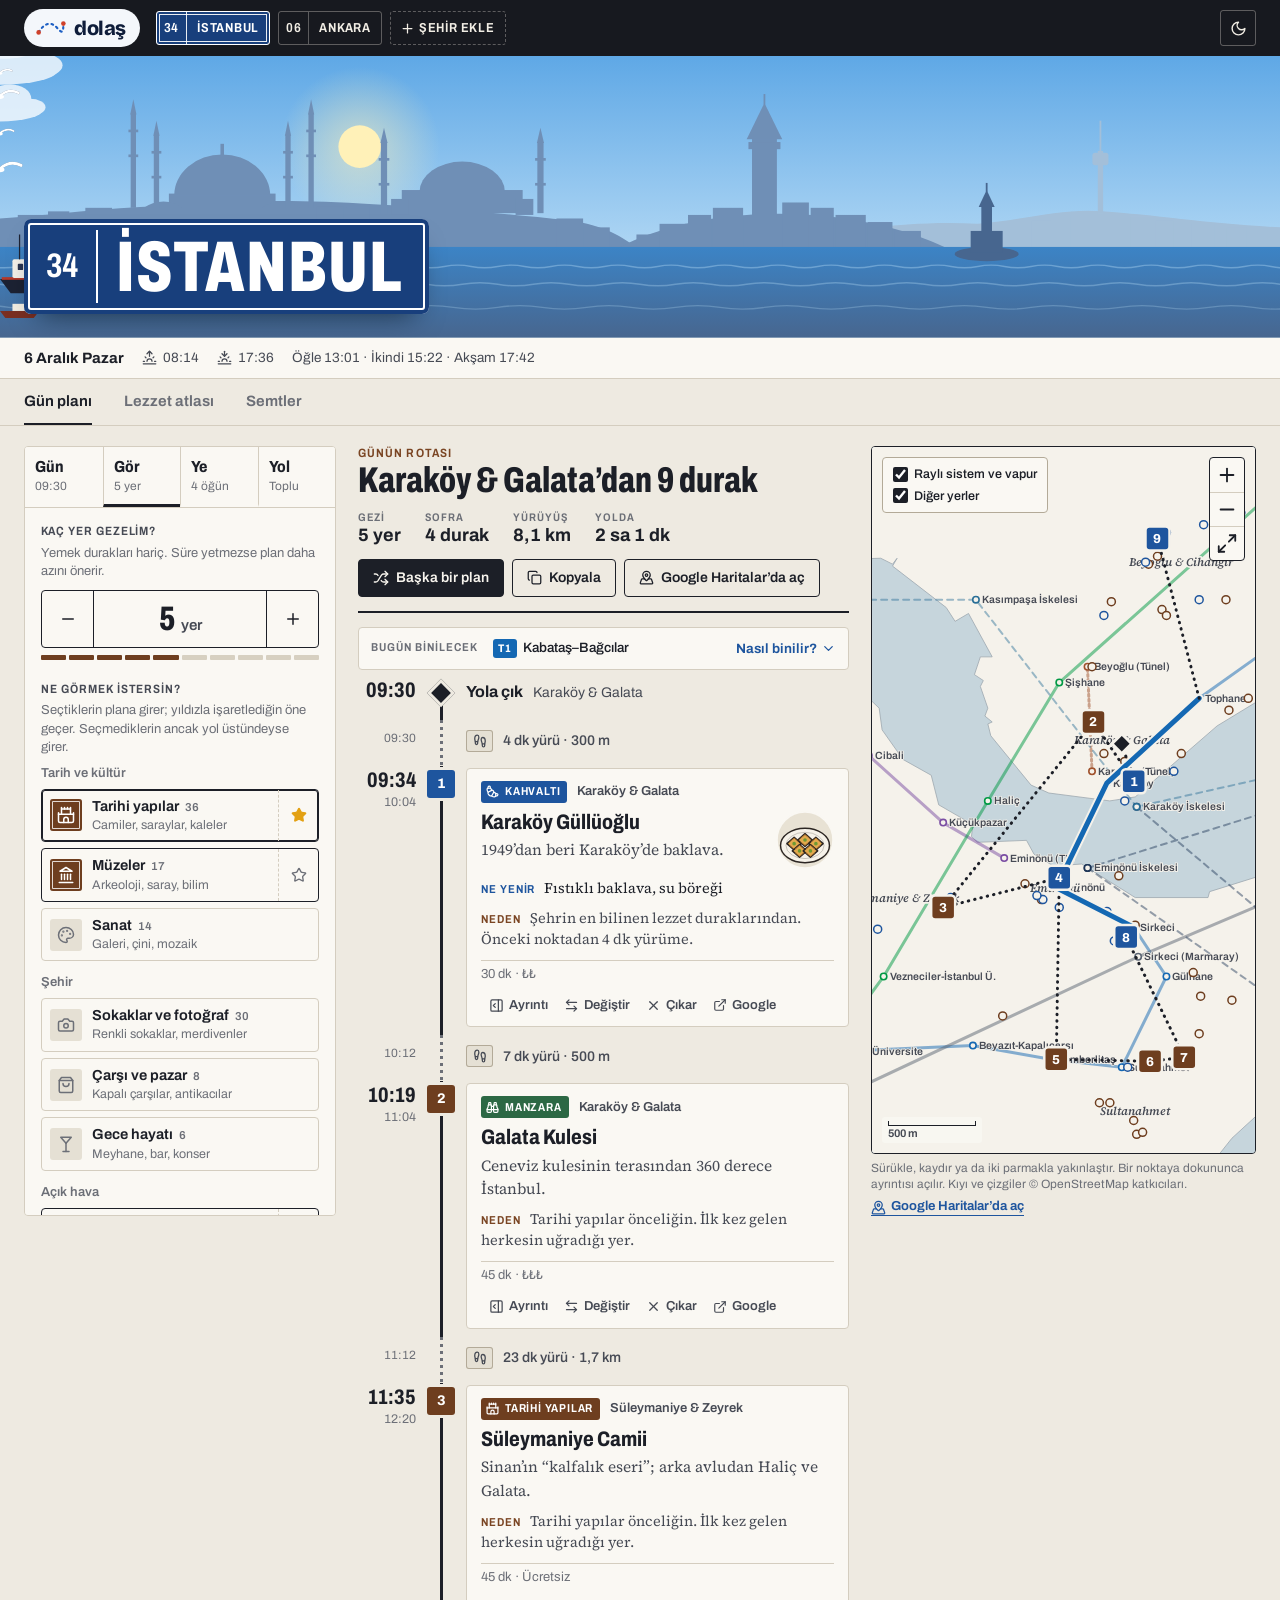
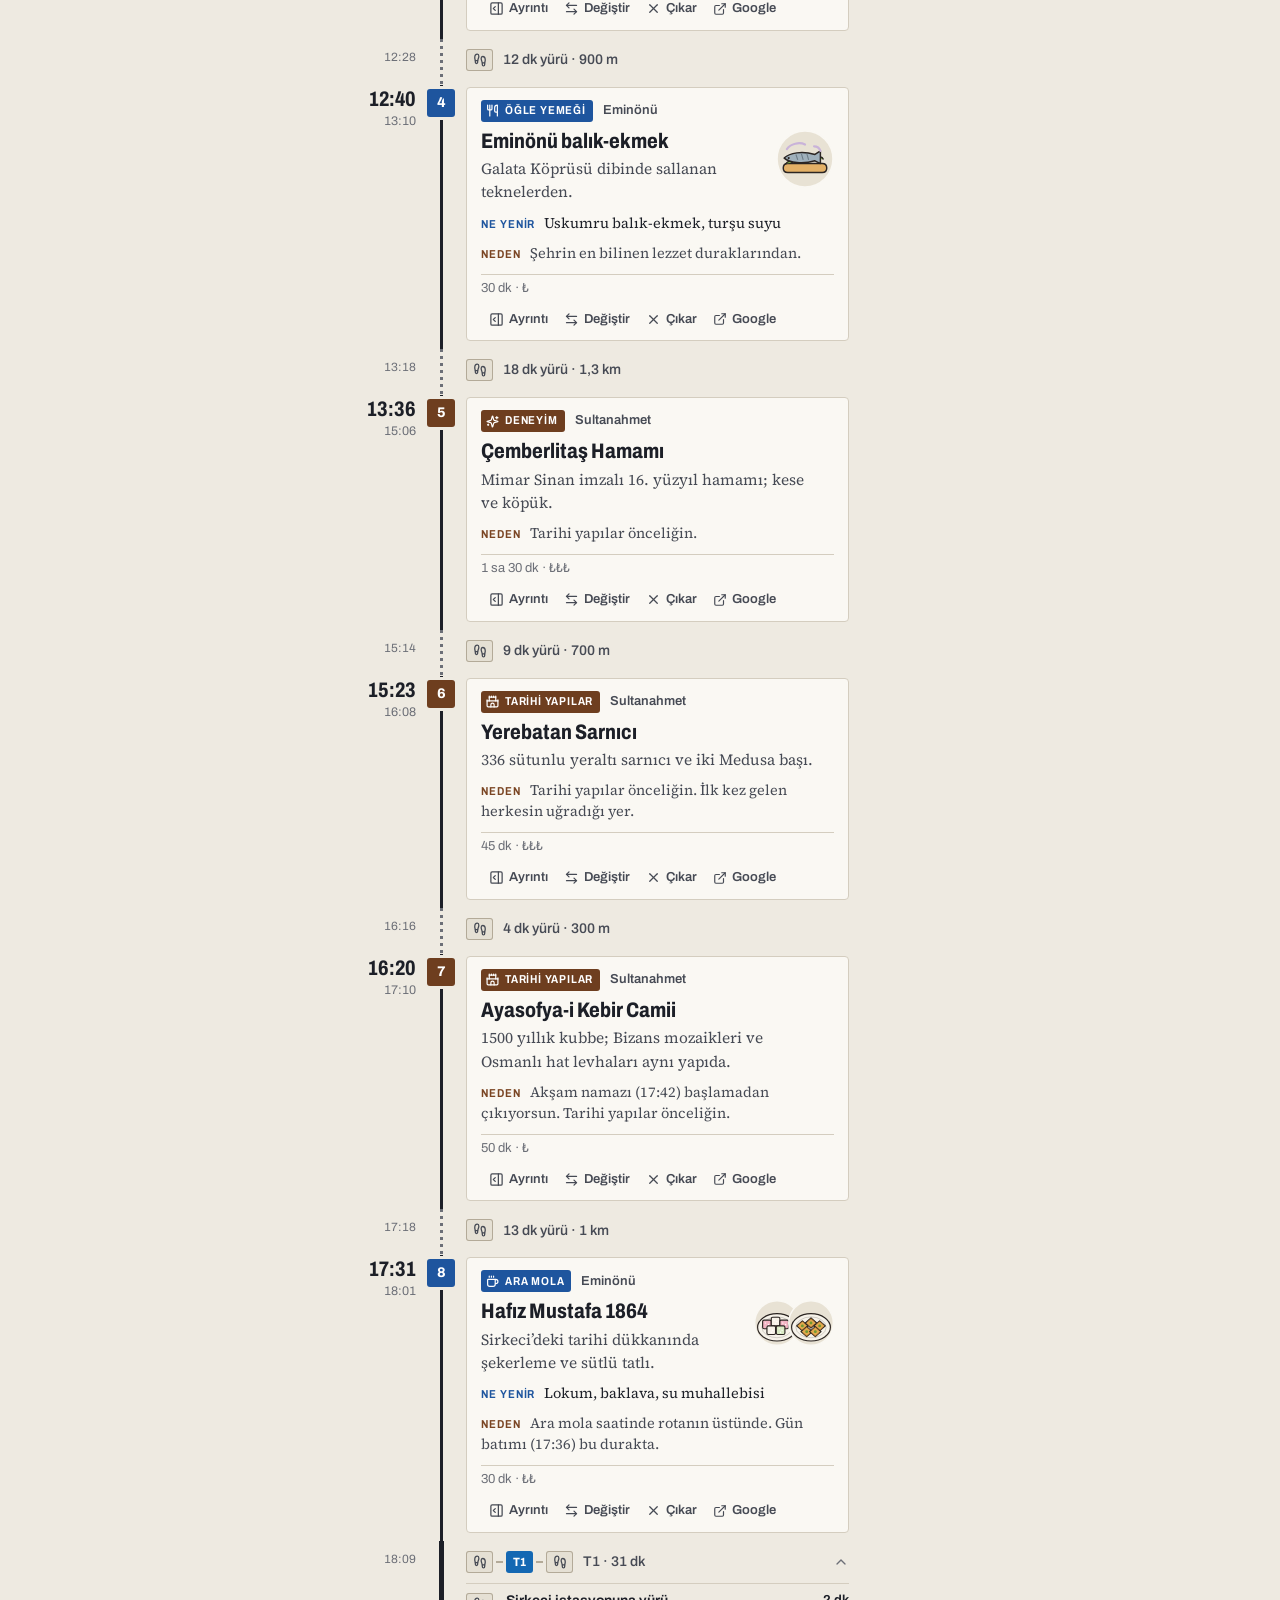
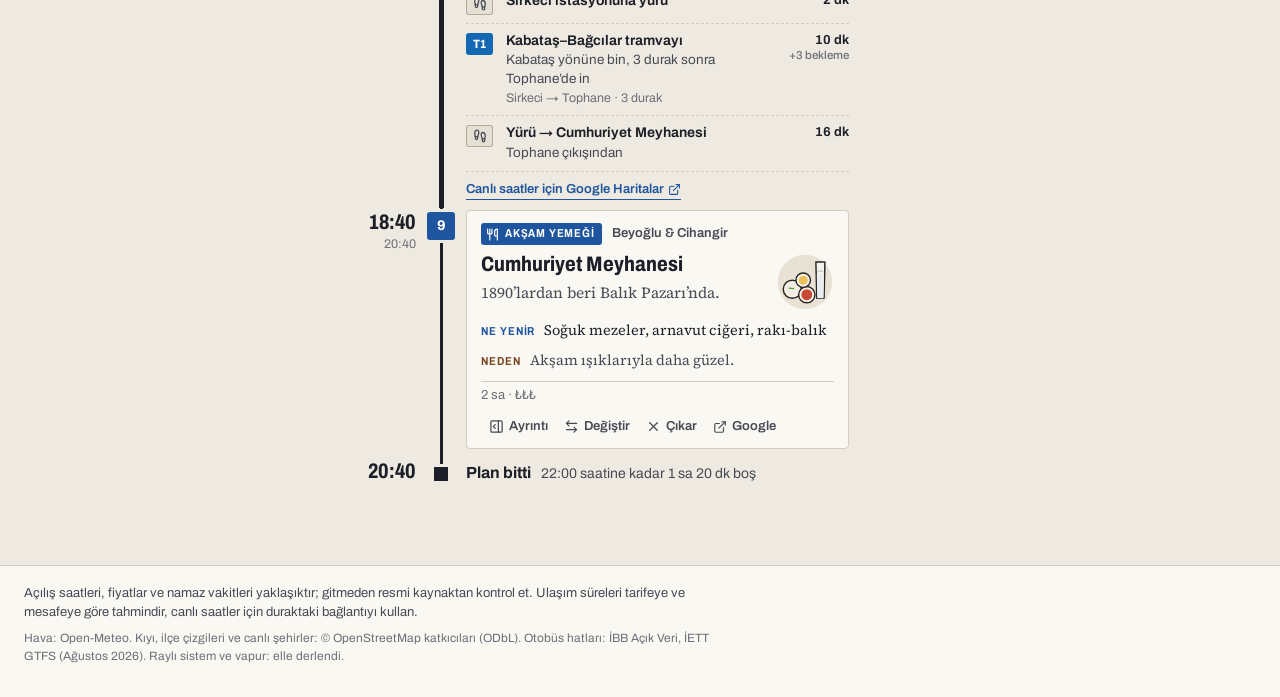
==== dolas/index.html @ fea2eec6 "docs: add dolaş day planner to products Publish the dolaş web app under /dolas/ and add its product " ====
<!doctype html>
<html lang="tr" data-city="istanbul">
  <head>
    <meta charset="UTF-8" />
    <meta name="viewport" content="width=device-width, initial-scale=1.0, viewport-fit=cover" />
    <meta name="description" content="İstanbul ve Ankara için saat saat gün planı: gezilecek yerler, ne yenir, duraklar arasında hangi hatla nasıl gidilir." />
    <meta name="theme-color" content="#17191f" />
    <meta property="og:type" content="website" />
    <meta property="og:site_name" content="dolaş" />
    <meta property="og:title" content="Dolaş Gün Planlayıcı" />
    <meta property="og:description" content="İstanbul ve Ankara için saat saat gün planı: gezilecek yerler, ne yenir, duraklar arasında hangi hatla nasıl gidilir." />
    <meta property="og:locale" content="tr_TR" />
    <meta property="og:url" content="https://denizkarakoyun.com/dolas/" />
    <meta property="og:image" content="https://denizkarakoyun.com/dolas/og.png" />
    <meta property="og:image:width" content="1200" />
    <meta property="og:image:height" content="630" />
    <meta property="og:image:alt" content="dolaş: İstanbul ve Ankara için saat saat gün planı" />
    <meta name="twitter:card" content="summary_large_image" />
    <link rel="canonical" href="https://denizkarakoyun.com/dolas/" />
    <link rel="icon" href="data:image/svg+xml,%3Csvg xmlns='http://www.w3.org/2000/svg' viewBox='0 0 32 32'%3E%3Crect width='32' height='32' rx='8' fill='%231d5fc4'/%3E%3Cpath d='M7 22 C 12 9, 19 9, 22 16 S 26 22, 26 11' fill='none' stroke='white' stroke-width='2.6' stroke-linecap='round' stroke-dasharray='2 4'/%3E%3Ccircle cx='7' cy='22' r='2.6' fill='%23ff806a'/%3E%3Ccircle cx='26' cy='11' r='2.6' fill='%23ff806a'/%3E%3C/svg%3E" />
    <link rel="preconnect" href="https://fonts.googleapis.com" />
    <link rel="preconnect" href="https://fonts.gstatic.com" crossorigin />
    <link
      rel="stylesheet"
      href="https://fonts.googleapis.com/css2?family=Archivo:wdth,wght@62..125,400..900&family=Source+Serif+4:ital,opsz,wght@0,8..60,400..700;1,8..60,400..600&display=swap"
    />
    <!-- Logo yazısı: yalnızca “dolaş” harfleri -->
    <link rel="stylesheet" href="https://fonts.googleapis.com/css2?family=Bricolage+Grotesque:opsz,wght@12..96,800&text=dola%C5%9F&display=swap" />
    <title>Dolaş Gün Planlayıcı</title>
    <script type="module" crossorigin src="./assets/index-DJOi7Eux.js"></script>
    <link rel="stylesheet" crossorigin href="./assets/index-DxjtypQa.css">
  </head>
  <body>
    <div id="root"></div>
  </body>
</html>
---- dolas/assets/index-DxjtypQa.css ----
:root{--f-sans: "Archivo", "Arial Narrow", "Helvetica Neue", Arial, system-ui, sans-serif;--f-serif: "Source Serif 4", "Iowan Old Style", "Palatino Linotype", Georgia, serif;--bg: #eeeae1;--surface: #faf8f3;--surface-2: #e5e0d4;--surface-3: #d7d0c1;--line: #d4cdbf;--line-2: #b3aa98;--ink: #1c1f27;--ink-2: #464a54;--ink-3: #6c6f77;--ink-inv: #f7f4ed;--bar: #17191f;--bar-ink: #f1ede4;--see: #6e3e1f;--see-text: #7a4523;--eat: #1e559e;--eat-text: #1e559e;--green: #2c6844;--night: #47387d;--sun: #e3a113;--sun-text: #8a5d00;--warn: #b0352b;--water: #c6d5dc;--land: #f5f2eb;--focus: #1e559e;--city: #183f7c;--plate: #e8e2d4;--brand-bg: #f4f7fb;--brand-ink: #0f1d3a;--brand-line: #1d5fc4;--brand-dot: #cf412b;--r: 4px;--shadow: 0 1px 0 rgb(28 31 39 / .05), 0 14px 30px -18px rgb(28 31 39 / .45);--top-h: 56px;--views-h: 46px;--sticky-top: calc(env(safe-area-inset-top, 0px) + var(--top-h) + var(--views-h));color-scheme:light}:root[data-city=ankara]{--city: #8a2c22;--brand-bg: #f7f5f0;--brand-ink: #24201a;--brand-line: #a65a17;--brand-dot: #c0262d}:root[data-city=generic]{--city: #2c6844;--brand-bg: #f2f8f7;--brand-ink: #102422;--brand-line: #0f766e;--brand-dot: #d1501f}@media(prefers-color-scheme:dark){:root:not([data-theme=light]){--bg: #111318;--surface: #191c23;--surface-2: #22262f;--surface-3: #2d323d;--line: #2e333e;--line-2: #4a505d;--ink: #ebe7de;--ink-2: #bcb8af;--ink-3: #8f8d88;--ink-inv: #14161b;--bar: #0b0c10;--bar-ink: #ebe7de;--see: #81492a;--see-text: #d39264;--eat: #2861b0;--eat-text: #84aeea;--green: #31744c;--night: #54449a;--sun: #f0b43c;--sun-text: #f0b43c;--warn: #e2665b;--water: #1b2831;--land: #1b1e25;--focus: #f0b43c;--plate: #d3cbbb;--shadow: 0 1px 0 rgb(0 0 0 / .4), 0 16px 34px -18px rgb(0 0 0 / .75);color-scheme:dark}}:root[data-theme=dark]{--bg: #111318;--surface: #191c23;--surface-2: #22262f;--surface-3: #2d323d;--line: #2e333e;--line-2: #4a505d;--ink: #ebe7de;--ink-2: #bcb8af;--ink-3: #8f8d88;--ink-inv: #14161b;--bar: #0b0c10;--bar-ink: #ebe7de;--see: #81492a;--see-text: #d39264;--eat: #2861b0;--eat-text: #84aeea;--green: #31744c;--night: #54449a;--sun: #f0b43c;--sun-text: #f0b43c;--warn: #e2665b;--water: #1b2831;--land: #1b1e25;--focus: #f0b43c;--plate: #d3cbbb;--shadow: 0 1px 0 rgb(0 0 0 / .4), 0 16px 34px -18px rgb(0 0 0 / .75);color-scheme:dark}@media(prefers-color-scheme:dark){:root:not([data-theme=light]){--brand-bg: #18233a;--brand-ink: #e7eefa;--brand-line: #6ea6ff;--brand-dot: #ff806a}:root[data-city=ankara]:not([data-theme=light]){--brand-bg: #272219;--brand-ink: #f1ece1;--brand-line: #e8954d;--brand-dot: #ff6a5f}:root[data-city=generic]:not([data-theme=light]){--brand-bg: #132321;--brand-ink: #e4f0ee;--brand-line: #43c3b3;--brand-dot: #ff8a52}}:root[data-theme=dark]{--brand-bg: #18233a;--brand-ink: #e7eefa;--brand-line: #6ea6ff;--brand-dot: #ff806a}:root[data-theme=dark][data-city=ankara]{--brand-bg: #272219;--brand-ink: #f1ece1;--brand-line: #e8954d;--brand-dot: #ff6a5f}:root[data-theme=dark][data-city=generic]{--brand-bg: #132321;--brand-ink: #e4f0ee;--brand-line: #43c3b3;--brand-dot: #ff8a52}*,*:before,*:after{box-sizing:border-box}html{-webkit-text-size-adjust:100%;text-size-adjust:100%}body{margin:0;background:var(--bg);color:var(--ink);font:400 15px/1.5 var(--f-sans);-webkit-font-smoothing:antialiased;text-rendering:optimizeLegibility}body:before{content:"";position:fixed;inset:0 0 auto;height:env(safe-area-inset-top,0px);z-index:50;background:var(--bar)}button,input,select,textarea{font:inherit;color:inherit}button{cursor:pointer;-webkit-tap-highlight-color:transparent}button:disabled{cursor:default;opacity:.4}a{color:inherit}h1,h2,h3,h4{text-wrap:balance}:where(button,a,input,select,summary,[tabindex]):focus-visible{outline:2.5px solid var(--focus);outline-offset:2px}::selection{background:var(--sun);color:#1c1f27}.app{min-height:100vh;display:flex;flex-direction:column}.topbar-in,.daybar-in,.views-in,.main,.foot-in,.hero-in{width:100%;max-width:1560px;margin-inline:auto;padding-left:max(16px,env(safe-area-inset-left,0px));padding-right:max(16px,env(safe-area-inset-right,0px))}@media(min-width:900px){.topbar-in,.daybar-in,.views-in,.main,.foot-in,.hero-in{padding-left:max(24px,env(safe-area-inset-left,0px));padding-right:max(24px,env(safe-area-inset-right,0px))}}.kicker{margin:0;font:650 12px/1.2 var(--f-sans);font-stretch:85%;letter-spacing:.09em;text-transform:uppercase;color:var(--see-text)}.btn{display:inline-flex;align-items:center;justify-content:center;gap:7px;min-height:38px;padding:0 14px;border:1.5px solid var(--ink);border-radius:var(--r);background:var(--ink);color:var(--ink-inv);font:600 14px/1 var(--f-sans);text-decoration:none;white-space:nowrap;transition:background .15s,color .15s,transform .1s}.btn:hover{background:color-mix(in srgb,var(--ink) 86%,var(--bg))}.btn:active{transform:translateY(1px)}.btn.line{background:transparent;color:var(--ink)}.btn.line:hover{background:var(--surface-2)}.btn.quiet{background:transparent;color:var(--ink-2);border-color:var(--line-2)}.btn.quiet:hover{color:var(--ink);border-color:var(--ink)}.icon-btn{display:inline-grid;place-items:center;width:34px;height:34px;flex:none;border:1.5px solid transparent;border-radius:var(--r);background:none;color:var(--ink-2)}.icon-btn:hover{border-color:var(--line-2);color:var(--ink)}.chip{display:inline-flex;align-items:center;height:32px;padding:0 11px;border:1.5px solid var(--line-2);border-radius:3px;background:var(--surface);font:600 13.5px/1 var(--f-sans)}.chip:hover{border-color:var(--ink)}.chip[aria-pressed=true]{background:var(--ink);border-color:var(--ink);color:var(--ink-inv)}.tag{display:inline-flex;align-items:center;height:20px;padding:0 6px;border:1px solid var(--line-2);border-radius:3px;font:600 11.5px/1 var(--f-sans);color:var(--ink-2);white-space:nowrap}.sign{display:inline-flex;align-items:center;justify-content:center;gap:6px;flex:none;color:#fff;border-radius:3px;font:650 11.5px/1 var(--f-sans);font-stretch:85%;letter-spacing:.07em;text-transform:uppercase;white-space:nowrap}.sign-see{--c: var(--see);background:var(--see)}.sign-eat{--c: var(--eat);background:var(--eat)}.sign-green{--c: var(--green);background:var(--green)}.sign-night{--c: var(--night);background:var(--night)}.sign-sm{height:22px;min-width:22px;padding:0 7px 0 5px}.sign-sm:not(:has(span)){padding:0}.sign-md{width:34px;height:34px;box-shadow:inset 0 0 0 2px var(--c),inset 0 0 0 3px #ffffffd9}.sign-lg{height:40px;min-width:40px;padding:0 10px;box-shadow:inset 0 0 0 2.5px var(--c),inset 0 0 0 4px #ffffffd9}.bullet{display:inline-grid;place-items:center;flex:none;min-width:27px;height:22px;padding:0 5px;border-radius:3px;color:#fff;font:750 12px/1 var(--f-sans);font-stretch:85%;letter-spacing:.02em}.bullet-sm{min-width:24px;height:19px;font-size:11px}.bullet-ferry{border-radius:3px 3px 9px 9px}.bullet-plain{background:var(--surface-2);color:var(--ink-2);box-shadow:inset 0 0 0 1px var(--line-2)}.bullet-taxi{background:var(--sun);color:#1c1f27;box-shadow:none}.topbar{position:sticky;top:env(safe-area-inset-top,0px);z-index:40;background:var(--bar);color:var(--bar-ink)}.topbar-in{display:flex;align-items:center;gap:14px;height:var(--top-h)}.brand{display:inline-flex;align-items:center;gap:8px;flex:none;height:38px;padding:0 14px 0 12px;border-radius:999px;background:var(--brand-bg);color:var(--brand-ink);font-family:"Bricolage Grotesque",var(--f-sans);font-weight:800;font-size:20px;line-height:1;letter-spacing:-.02em;text-decoration:none;transition:background .3s,color .3s}.brand-mark{width:30px;height:18px;fill:none;stroke:var(--brand-line);stroke-width:2.4;stroke-linecap:round;stroke-dasharray:2 4.2;transition:stroke .3s}.brand-mark circle{fill:var(--brand-dot);stroke:none}.city-nav{display:flex;gap:8px;min-width:0;flex:1;overflow-x:auto;scrollbar-width:none;padding:4px 2px}.city-nav::-webkit-scrollbar{display:none}.city-tab{display:inline-flex;align-items:stretch;flex:none;height:34px;padding:0;border:1.5px solid rgb(241 237 228 / .32);border-radius:3px;background:transparent;color:var(--bar-ink);font:650 13px/1 var(--f-sans);font-stretch:85%;letter-spacing:.06em;text-transform:uppercase;transition:background .15s,border-color .15s}.city-tab:hover{border-color:#f1ede4b3}.city-code{display:grid;place-items:center;min-width:30px;padding:0 6px;border-right:1.5px solid rgb(241 237 228 / .32);font-variant-numeric:tabular-nums}.city-name{display:grid;place-items:center;padding:0 10px;white-space:nowrap}.city-tab[aria-pressed=true]{background:var(--city);border-color:#fff;color:#fff;box-shadow:inset 0 0 0 2px var(--city),inset 0 0 0 3px #ffffffe6}.city-tab[aria-pressed=true] .city-code{border-right-color:#ffffffe6}.city-tab.add{align-items:center;gap:2px;padding-left:9px;border-style:dashed}.city-tab.add .city-name{padding-left:2px}.theme-btn{display:grid;place-items:center;width:36px;height:36px;flex:none;margin-left:auto;border:1.5px solid rgb(241 237 228 / .32);border-radius:3px;background:none;color:var(--bar-ink)}.theme-btn:hover{border-color:#f1ede4bf}.hero{position:relative;height:clamp(168px,22vw,290px);overflow:hidden;background:var(--surface-2)}.hero-in{position:relative;height:100%;display:flex;align-items:flex-end;padding-bottom:clamp(14px,2vw,24px);pointer-events:none;perspective:600px}.plate{display:inline-flex;align-items:stretch;max-width:100%;background:var(--city);color:#fff;border-radius:7px;box-shadow:inset 0 0 0 4px var(--city),inset 0 0 0 6px #fff,0 14px 28px -14px #0009;transform-origin:50% 0;pointer-events:auto}.plate-code{display:grid;place-items:center;margin:11px 0;padding:0 clamp(10px,1.4vw,18px) 0 clamp(14px,1.8vw,22px);border-right:2px solid #fff;font:700 clamp(20px,2.8vw,34px)/1 var(--f-sans);font-stretch:75%;font-variant-numeric:tabular-nums}.plate-name{min-width:0;padding:clamp(10px,1.3vw,16px) clamp(16px,2vw,26px) clamp(9px,1.1vw,13px) clamp(12px,1.5vw,18px);font:800 clamp(30px,5.6vw,72px)/.92 var(--f-sans);font-stretch:70%;letter-spacing:.015em;overflow-wrap:anywhere}.daybar{background:var(--surface);border-bottom:1px solid var(--line)}.daybar-in{display:flex;flex-wrap:wrap;align-items:center;gap:6px 18px;padding-block:10px;font-size:13.5px;color:var(--ink-2);font-variant-numeric:tabular-nums}.daybar-in>span{display:inline-flex;align-items:center;gap:6px}.daybar-date{font:700 15px/1.2 var(--f-sans);color:var(--ink)}.daybar-date:first-letter{text-transform:uppercase}.daybar-live{color:var(--green);font-weight:600}.views{background:var(--bg);border-bottom:1px solid var(--line)}.views-in{display:flex;gap:4px;height:var(--views-h);overflow-x:auto;scrollbar-width:none}.views-in::-webkit-scrollbar{display:none}.views button{position:relative;flex:none;padding:0 14px;border:0;background:none;font:650 15px/1 var(--f-sans);color:var(--ink-3)}.views button:first-child{padding-left:0}.views button:hover,.views button[aria-selected=true]{color:var(--ink)}.views-bar{position:absolute;left:14px;right:14px;bottom:-1px;height:3px;background:var(--ink)}.views button:first-child .views-bar{left:0}@media(min-width:861px){.views{position:sticky;top:calc(env(safe-area-inset-top,0px) + var(--top-h));z-index:30}}.main{flex:1;padding-block:20px 40px}.plan-layout{display:grid;grid-template-columns:312px minmax(0,1.12fr) minmax(0,.88fr);gap:22px;align-items:start}.col-settings{position:sticky;top:calc(var(--sticky-top) + 14px);max-height:calc(100vh - var(--sticky-top) - 28px);overflow-y:auto;scrollbar-width:thin;border:1px solid var(--line);border-radius:var(--r);background:var(--surface)}.col-board{min-width:0}.col-map{position:sticky;top:calc(var(--sticky-top) + 14px);height:calc(100vh - var(--sticky-top) - 28px);min-height:420px;min-width:0}.settings-toggle{display:none;align-items:center;gap:12px;width:100%;padding:12px 14px;border:0;background:none;text-align:left}.settings-toggle span{flex:1;min-width:0}.settings-toggle b{display:block;font:700 15px/1.2 var(--f-sans)}.settings-toggle small{display:block;color:var(--ink-3);font-size:13px;white-space:nowrap;overflow:hidden;text-overflow:ellipsis}.settings-toggle .chev{transition:transform .2s}.col-settings.open .settings-toggle .chev{transform:rotate(180deg)}.pane-switch{display:none}.settings-tabs{position:sticky;top:0;z-index:2;display:grid;grid-template-columns:repeat(4,minmax(0,1fr));background:var(--surface);border-bottom:1px solid var(--line)}.settings-tabs button{min-width:0;padding:11px 10px 9px;border:0;border-bottom:3px solid transparent;background:none;text-align:left}.settings-tabs button+button{border-left:1px solid var(--line)}.settings-tabs b{display:block;font:750 16px/1.15 var(--f-sans);font-stretch:85%}.settings-tabs small{display:block;margin-top:1px;font-size:12px;color:var(--ink-3);white-space:nowrap;overflow:hidden;text-overflow:ellipsis;font-variant-numeric:tabular-nums}.settings-tabs button[aria-selected=true]{border-bottom-color:var(--ink)}.settings-tabs button[aria-selected=false]:hover b{color:var(--see-text)}.settings-body{display:flex;flex-direction:column;gap:22px;padding:16px 16px 20px}.field h3{margin:0 0 9px;font:650 12px/1.2 var(--f-sans);font-stretch:85%;letter-spacing:.08em;text-transform:uppercase;color:var(--ink-2)}.field-hint{margin:-4px 0 10px;font-size:13px;line-height:1.4;color:var(--ink-3)}.field>input[type=date]{margin-top:8px}.chips{display:flex;flex-wrap:wrap;gap:6px}select,input[type=date]{width:100%;min-width:0;height:40px;padding:0 10px;border:1.5px solid var(--line-2);border-radius:var(--r);background:var(--surface);font:500 15px/1 var(--f-sans);font-variant-numeric:tabular-nums}select:hover,input[type=date]:hover{border-color:var(--ink)}.two{display:grid;grid-template-columns:1fr 1fr;gap:10px}.two label span{display:block;margin-bottom:4px;font-size:12.5px;color:var(--ink-3)}.row{display:flex;gap:8px}.square{display:grid;place-items:center;width:40px;height:40px;flex:none;border:1.5px solid var(--line-2);border-radius:var(--r);background:var(--surface)}.square:hover{border-color:var(--ink)}.daybox{display:grid;gap:8px;padding:12px;border:1.5px dashed var(--line-2);border-radius:var(--r);font-variant-numeric:tabular-nums}.daybox div{display:flex;justify-content:space-between;gap:10px;font-size:13.5px}.daybox span{color:var(--ink-3)}.daybox b{font-weight:650;text-align:right}.daybox p{margin:2px 0 0;font-size:12.5px;line-height:1.4;color:var(--ink-3)}.stepper{display:grid;grid-template-columns:52px 1fr 52px;align-items:stretch;height:58px;border:1.5px solid var(--ink);border-radius:var(--r);overflow:hidden}.stepper button{display:grid;place-items:center;border:0;background:none}.stepper button:first-child{border-right:1.5px solid var(--ink)}.stepper button:last-child{border-left:1.5px solid var(--ink)}.stepper button:not(:disabled):hover{background:var(--surface-2)}.stepper output{display:flex;align-items:baseline;justify-content:center;gap:6px;align-self:center}.stepper output b{font:800 34px/1 var(--f-sans);font-stretch:72%;font-variant-numeric:tabular-nums}.stepper output span{font-weight:600;color:var(--ink-2)}.ticks{display:grid;grid-template-columns:repeat(10,1fr);gap:3px;margin-top:7px}.ticks i{height:5px;border-radius:1px;background:var(--surface-3);transition:background .2s}.ticks i.on{background:var(--see)}.tile-group+.tile-group{margin-top:14px}.tile-group h4{margin:0 0 7px;font:600 13px/1.2 var(--f-sans);color:var(--ink-3)}.tiles{display:grid;grid-template-columns:repeat(auto-fill,minmax(min(100%,250px),1fr));gap:6px}.tile{display:grid;grid-template-columns:minmax(0,1fr) 40px;min-width:0;border:1.5px solid var(--line);border-radius:var(--r);background:var(--surface);transition:border-color .15s,box-shadow .15s}.tile:hover{border-color:var(--line-2)}.tile.on{border-color:var(--ink)}.tile.prio{box-shadow:inset 0 0 0 1px var(--ink)}.tile-main{display:grid;grid-template-columns:auto minmax(0,1fr);align-items:center;gap:10px;width:100%;padding:8px 4px 8px 8px;border:0;background:none;text-align:left}.tile-icon{display:grid;place-items:center;width:32px;height:32px;border-radius:3px;background:var(--surface-2);color:var(--ink-3);transition:background .15s,color .15s}.tile-see.on .tile-icon{background:var(--see);color:#fff;box-shadow:inset 0 0 0 2px var(--see),inset 0 0 0 3px #fffc}.tile-eat .tile-icon{width:36px;height:36px;background:none;filter:grayscale(.9) opacity(.55);transition:filter .2s}.tile-eat.on .tile-icon{filter:none}.tile-text{min-width:0}.tile-text b{display:flex;align-items:baseline;gap:6px;font:650 14.5px/1.2 var(--f-sans)}.tile-text small{display:block;margin-top:2px;font-size:12.5px;line-height:1.3;color:var(--ink-3)}.tile-count{font:600 11.5px/1 var(--f-sans);color:var(--ink-3);font-variant-numeric:tabular-nums}.tile-star{display:grid;place-items:center;border:0;border-left:1px dashed var(--line);background:none;color:var(--ink-3)}.tile-star:disabled{opacity:0}.tile-star:not(:disabled):hover{color:var(--ink);background:var(--surface-2)}.tile.prio .tile-star{color:var(--sun)}.range-ends{display:flex;justify-content:space-between;gap:12px;margin-top:6px;font-size:12.5px;color:var(--ink-3)}input[type=range]{width:100%;height:26px;margin:0;background:none;-webkit-appearance:none;-moz-appearance:none;appearance:none}input[type=range]::-webkit-slider-runnable-track{height:4px;border-radius:2px;background:var(--surface-3)}input[type=range]::-moz-range-track{height:4px;border-radius:2px;background:var(--surface-3)}input[type=range]::-webkit-slider-thumb{-webkit-appearance:none;width:18px;height:22px;margin-top:-9px;border-radius:3px;border:2px solid var(--surface);background:var(--ink);box-shadow:0 0 0 1px var(--ink)}input[type=range]::-moz-range-thumb{width:14px;height:18px;border-radius:3px;border:2px solid var(--surface);background:var(--ink);box-shadow:0 0 0 1px var(--ink)}.mustlist{list-style:none;margin:0;padding:0;border-top:1px solid var(--line)}.mustlist li{display:flex;align-items:center;justify-content:space-between;gap:8px;padding:4px 0 4px 2px;border-bottom:1px solid var(--line);font-weight:600;font-size:14px}.switches{border-top:1px solid var(--line)}.switch-row{display:grid;grid-template-columns:auto minmax(0,1fr) auto;align-items:center;gap:10px;width:100%;padding:9px 0;border:0;border-bottom:1px solid var(--line);background:none;text-align:left}.field>.switch-row{border-top:1px solid var(--line);grid-template-columns:auto minmax(0,1fr)}.field>.switch-row .switch-detail{grid-column:2;text-align:left}.switch{position:relative;width:36px;height:20px;border-radius:3px;background:var(--surface-3);transition:background .18s}.switch:after{content:"";position:absolute;top:3px;left:3px;width:14px;height:14px;border-radius:2px;background:var(--surface);box-shadow:0 1px 2px #00000040;transition:transform .18s}.switch-row[aria-checked=true] .switch{background:var(--ink)}.switch-row[aria-checked=true] .switch:after{transform:translate(16px)}.switch-label{font-weight:600;font-size:14.5px}.switch-detail{font-size:12.5px;color:var(--ink-3);font-variant-numeric:tabular-nums;text-align:right}.cells{display:grid;grid-auto-flow:column;grid-auto-columns:minmax(0,1fr);border:1.5px solid var(--ink);border-radius:var(--r);overflow:hidden}.cells button{padding:9px 4px;border:0;border-left:1.5px solid var(--ink);background:none;font:650 14px/1.15 var(--f-sans);font-variant-numeric:tabular-nums}.cells button:first-child{border-left:0}.cells button:hover{background:var(--surface-2)}.cells button[aria-checked=true]{background:var(--ink);color:var(--ink-inv)}.cells small{display:block;margin-top:2px;font-size:11.5px;font-weight:500;opacity:.75}.radios{display:flex;flex-direction:column;border:1.5px solid var(--line);border-radius:var(--r);overflow:hidden}.radio-row{display:flex;align-items:flex-start;gap:10px;padding:10px 12px;border:0;border-top:1px solid var(--line);background:none;text-align:left}.radio-row:first-child{border-top:0}.radio-row>svg{flex:none;margin-top:1px;color:var(--ink-3)}.radio-row b{display:block;font:650 14.5px/1.25 var(--f-sans)}.radio-row small{display:block;margin-top:2px;font-size:12.5px;line-height:1.35;color:var(--ink-3)}.radio-row:hover{background:var(--surface-2)}.radio-row[aria-checked=true]{background:var(--surface-2);box-shadow:inset 4px 0 0 var(--ink)}.radio-row[aria-checked=true]>svg{color:var(--ink)}.dish-picks{display:grid;grid-template-columns:repeat(2,minmax(0,1fr));gap:6px}.dish-pick{position:relative;display:flex;align-items:center;gap:8px;min-width:0;padding:5px 8px 5px 5px;border:1.5px solid var(--line);border-radius:var(--r);background:var(--surface);text-align:left;font:600 13px/1.2 var(--f-sans)}.dish-pick:hover{border-color:var(--line-2)}.dish-pick[aria-pressed=true]{border-color:var(--ink);box-shadow:inset 0 0 0 1px var(--ink)}.dish-pick[aria-pressed=true]:after{content:"";position:absolute;top:-1.5px;right:-1.5px;width:0;height:0;border-top:14px solid var(--ink);border-left:14px solid transparent;border-top-right-radius:var(--r)}.dish-pick span{min-width:0}.dish-art{display:block;flex:none}.dish-art-bg{fill:var(--plate)}.board-head{display:flex;flex-wrap:wrap;align-items:flex-end;justify-content:space-between;gap:12px 18px;padding-bottom:14px;border-bottom:2px solid var(--ink)}.board-title{flex-basis:100%}.board-title h2{margin:3px 0 0;font:800 clamp(28px,2.8vw,38px)/1 var(--f-sans);font-stretch:72%}.board-actions{display:flex;flex-wrap:wrap;gap:8px}.stats{display:flex;flex-wrap:wrap;flex:1 1 auto;gap:6px 24px;margin:0}.stats dt{font:650 11px/1.2 var(--f-sans);font-stretch:85%;letter-spacing:.09em;text-transform:uppercase;color:var(--ink-3)}.stats dd{margin:1px 0 0;font:700 18px/1.2 var(--f-sans);font-variant-numeric:tabular-nums;white-space:nowrap}.edited{margin:12px 0 0;padding:8px 10px;border-radius:var(--r);background:var(--surface-2);font-size:13.5px;color:var(--ink-2)}.lines{margin-top:14px;border:1px solid var(--line);border-radius:var(--r);background:var(--surface)}.lines-row{display:flex;flex-wrap:wrap;align-items:center;gap:8px 14px;padding:9px 12px}.lines-label{font:650 11.5px/1.2 var(--f-sans);font-stretch:85%;letter-spacing:.09em;text-transform:uppercase;color:var(--ink-3)}.lines-list{display:flex;flex-wrap:wrap;gap:6px 14px;flex:1;min-width:0;margin:0;padding:0;list-style:none}.lines-list li{display:inline-flex;align-items:center;gap:6px;font-size:13.5px;font-weight:550;white-space:nowrap}.lines-none{color:var(--ink-3)}.lines-how{display:inline-flex;align-items:center;gap:4px;margin-left:auto;padding:4px 0;border:0;background:none;font:650 13.5px/1 var(--f-sans);color:var(--eat-text)}.lines-how svg{transition:transform .2s}.lines-how[aria-expanded=true] svg{transform:rotate(180deg)}.howto{overflow:hidden;border-top:1px dashed var(--line-2)}.howto-card{display:flex;align-items:center;gap:8px;margin:12px 12px 4px;font-size:14px}.howto ol{display:grid;grid-template-columns:repeat(auto-fit,minmax(min(100%,230px),1fr));gap:12px 20px;margin:0;padding:8px 12px 10px;list-style:none;counter-reset:how}.howto li{display:grid;align-content:start;grid-template-columns:24px minmax(0,1fr);gap:1px 9px;counter-increment:how}.howto li:before{content:counter(how);grid-row:span 2;display:grid;place-items:center;width:22px;height:22px;border-radius:3px;background:var(--eat);color:#fff;font:700 12px/1 var(--f-sans)}.howto li b{font-size:14px}.howto li span{font-size:13.5px;line-height:1.45;color:var(--ink-2)}.howto-src{margin:0;padding:0 12px 11px;font-size:12px;color:var(--ink-3)}.board-body{margin-top:6px}.tl{margin:0;padding:0;list-style:none}.tl>li{display:grid;grid-template-columns:58px 30px minmax(0,1fr);column-gap:10px}.tl-time{padding-top:3px;text-align:right;font-variant-numeric:tabular-nums;color:var(--ink-3);font-size:12.5px}.tl-time b{display:block;font:750 21px/1.05 var(--f-sans);font-stretch:78%;color:var(--ink)}.tl-time small{display:block;margin-top:2px;font-size:12.5px;color:var(--ink-3)}.tl-rail{position:relative;display:flex;justify-content:center}.tl-rail:before{content:"";position:absolute;top:0;bottom:0;left:50%;width:3px;margin-left:-1.5px;background:var(--ink)}.tl-edge:first-child .tl-rail:before{top:14px}.tl-edge.end .tl-rail:before{bottom:auto;height:14px}.tl-dot{position:relative;z-index:1;width:14px;height:14px;margin-top:7px;background:var(--ink);border:3px solid var(--bg);box-sizing:content-box}.tl-dot.start{transform:rotate(45deg)}.tl-edge{min-height:44px}.tl-edge-text{display:flex;flex-wrap:wrap;align-items:baseline;gap:2px 10px;padding:6px 0 10px;min-width:0}.tl-edge-text b{font:700 16px/1.3 var(--f-sans)}.tl-edge-text span{color:var(--ink-2);font-size:14px}.tl-note{flex-basis:100%;margin:6px 0 0;padding:9px 11px;border-radius:var(--r);border:1.5px dashed var(--line-2);font-size:13.5px;line-height:1.45;color:var(--ink-2)}.tl-leg .tl-time{padding-top:9px;font-size:12px}.tl-leg.mode-yuruyus .tl-rail:before{background:repeating-linear-gradient(to bottom,var(--ink-3) 0 3px,transparent 3px 7px)}.tl-leg.mode-toplu .tl-rail:before,.tl-leg.mode-vapur .tl-rail:before{width:5px;margin-left:-2.5px}.tl-leg.mode-vapur .tl-rail:before{background:#2a6f97}.tl-leg.mode-taksi .tl-rail:before{width:5px;margin-left:-2.5px;background:var(--sun)}.leg{min-width:0;padding:4px 0 8px}.leg-sum{display:flex;align-items:center;gap:10px;width:100%;min-height:34px;padding:3px 0;border:0;background:none;text-align:left;color:var(--ink-2);font:550 14px/1.25 var(--f-sans)}button.leg-sum:hover .leg-text{color:var(--ink);text-decoration:underline;text-underline-offset:3px}.leg-icons{display:inline-flex;align-items:center;gap:3px;flex:none}.leg-sep{width:7px;height:1.5px;background:var(--line-2)}.leg-text{min-width:0;font-variant-numeric:tabular-nums}.leg-chev{flex:none;margin-left:auto;color:var(--ink-3);transition:transform .2s}.leg-sum[aria-expanded=true] .leg-chev{transform:rotate(180deg)}.leg-detail{overflow:hidden}.steps{margin:4px 0 0;padding:0;list-style:none;border-top:1px solid var(--line)}.step{display:grid;grid-template-columns:30px minmax(0,1fr) auto;align-items:start;gap:10px;padding:8px 0;border-bottom:1px dashed var(--line)}.step>.bullet{justify-self:start;margin-top:1px}.step-text b{display:block;font:650 14px/1.3 var(--f-sans)}.step-text span{display:block;margin-top:1px;font-size:13.5px;line-height:1.4;color:var(--ink-2)}.step-text .step-route{font-size:12.5px;color:var(--ink-3)}.step-route i{font-style:normal}.step-min{font:650 13px/1.25 var(--f-sans);text-align:right;font-variant-numeric:tabular-nums;white-space:nowrap}.step-min small{display:block;font-size:11.5px;font-weight:500;color:var(--ink-3)}.leg-note{margin:6px 0 0;font-size:12.5px;color:var(--ink-3)}.leg-live{display:inline-flex;align-items:center;gap:4px;margin-top:8px;font-size:13px;font-weight:600;color:var(--eat-text);text-decoration:none;border-bottom:1px solid currentColor}.tl-wait p,.tl-sun p{display:flex;align-items:center;gap:7px;margin:0;padding:6px 0 10px;font-size:13.5px;color:var(--ink-2)}.tl-wait .tl-time,.tl-sun .tl-time{padding-top:7px;font-size:12px}.tl-wait .tl-rail:before{background:repeating-linear-gradient(to bottom,var(--line-2) 0 2px,transparent 2px 5px)}.tl-sun p{font-weight:650;color:var(--sun-text);border-top:2px solid var(--sun);margin-top:13px;padding-top:6px}.tl-sun .tl-time{color:var(--sun-text);font-weight:700}.tl-sun .tl-rail:after{content:"";position:absolute;top:8px;left:50%;width:12px;height:12px;margin-left:-6px;border-radius:50%;background:var(--sun);box-shadow:0 0 0 3px var(--bg)}.tl-num{position:relative;z-index:1;display:grid;place-items:center;width:28px;height:28px;margin-top:4px;border-radius:3px;background:var(--see);color:#fff;font:750 14px/1 var(--f-sans);font-style:normal;font-variant-numeric:tabular-nums;box-shadow:0 0 0 3px var(--bg);transition:transform .15s,background .15s}.kind-eat .tl-num{background:var(--eat)}.tl-stop.on .tl-num{background:var(--ink);color:var(--ink-inv);transform:scale(1.1)}.stop{min-width:0;margin:2px 0 8px;padding:12px 14px 4px;border:1px solid var(--line);border-radius:var(--r);background:var(--surface);transition:border-color .15s,box-shadow .15s}.tl-stop.on .stop{border-color:var(--ink);box-shadow:var(--shadow)}.stop-kicker{display:flex;flex-wrap:wrap;align-items:center;gap:6px 10px;font-size:13px;color:var(--ink-3)}.stop-area{font-weight:600;color:var(--ink-2)}.stop-main{display:grid;grid-template-columns:minmax(0,1fr) auto;gap:12px;align-items:start}.stop-copy{min-width:0}.stop h3{margin:8px 0 4px;font:750 21px/1.12 var(--f-sans);font-stretch:82%}.stop h3 button{padding:0;border:0;background:none;text-align:left;font:inherit;text-decoration:underline;text-decoration-color:transparent;text-underline-offset:4px;text-decoration-thickness:2px;transition:text-decoration-color .15s}.stop h3 button:hover{text-decoration-color:var(--line-2)}.stop-desc{margin:0;font:400 15.5px/1.5 var(--f-serif);color:var(--ink-2)}.stop-plates{display:flex;margin-top:8px;padding:0;border:0;background:none}.stop-plates .dish-art+.dish-art{margin-left:-12px}.stop-plates .dish-art-bg{stroke:var(--surface);stroke-width:2}.stop-dish,.stop-why{margin:9px 0 0;font:400 14.5px/1.45 var(--f-serif);color:var(--ink)}.stop-dish b,.stop-why b{margin-right:6px;font:650 11.5px/1 var(--f-sans);font-stretch:85%;letter-spacing:.08em;text-transform:uppercase;color:var(--eat-text)}.stop-why{color:var(--ink-2)}.stop-why b{color:var(--see-text)}.stop-warn{display:flex;align-items:center;gap:6px;margin:9px 0 0;font-size:13.5px;font-weight:600;color:var(--warn)}.stop-foot{display:flex;flex-wrap:wrap;align-items:center;justify-content:space-between;gap:4px 12px;margin-top:10px;padding-top:4px;border-top:1px solid var(--line)}.stop-meta{font-size:13px;color:var(--ink-3);font-variant-numeric:tabular-nums}.stop-actions{display:flex;flex-wrap:wrap;margin-right:-8px}.act{display:inline-flex;align-items:center;gap:5px;min-height:34px;padding:0 8px;border:0;border-radius:3px;background:none;font:600 13px/1 var(--f-sans);color:var(--ink-2);text-decoration:none}.act:hover,.act.on{color:var(--ink);background:var(--surface-2)}.swap{overflow:hidden}.swap-title{margin:8px 0 6px;font:650 12px/1.2 var(--f-sans);font-stretch:85%;letter-spacing:.08em;text-transform:uppercase;color:var(--ink-3)}.swap ul{margin:0 0 10px;padding:0;list-style:none;border-top:1px solid var(--line)}.swap button{display:grid;grid-template-columns:auto minmax(0,1fr) auto;align-items:center;gap:10px;width:100%;padding:8px 2px;border:0;border-bottom:1px solid var(--line);background:none;text-align:left}.swap button:hover{background:var(--surface-2)}.swap-main b{display:block;font:650 14.5px/1.25 var(--f-sans)}.swap-main small{display:block;font-size:12.5px;color:var(--ink-3);font-variant-numeric:tabular-nums}.swap-cta{font:650 12.5px/1 var(--f-sans);color:var(--eat-text)}.empty{padding:28px 18px;border:1.5px dashed var(--line-2);border-radius:var(--r);text-align:center;color:var(--ink-2)}.empty h3{margin:0 0 6px;font:700 18px/1.3 var(--f-sans);color:var(--ink)}.empty p{margin:0;font:15px/1.5 var(--f-serif)}.mapview{display:flex;flex-direction:column;height:100%}.mapview-canvas{position:relative;flex:1;min-height:300px;overflow:hidden;border:1.5px solid var(--ink);border-radius:var(--r);background:var(--water);touch-action:none;cursor:grab;user-select:none;-webkit-user-select:none}.mapview-canvas:active{cursor:grabbing}.mapview-canvas svg{display:block;width:100%;height:100%}.m-water{fill:var(--water)}.m-land{fill:var(--land);stroke:color-mix(in srgb,var(--water) 55%,var(--ink) 20%);stroke-width:1;vector-effect:non-scaling-stroke}.m-district{fill:none;stroke:var(--line-2);stroke-width:1;stroke-dasharray:3 4;opacity:.7;vector-effect:non-scaling-stroke}.m-district-label{fill:var(--ink-3);opacity:.45;font-family:var(--f-sans);font-weight:700;text-anchor:middle;pointer-events:none}.m-line{fill:none;stroke-width:3;stroke-linecap:round;stroke-linejoin:round;opacity:.5;vector-effect:non-scaling-stroke}.m-line.ferry{stroke-width:2;stroke-dasharray:6 5;opacity:.45}.m-line.funicular,.m-line.cable{stroke-dasharray:2 3}.m-station{fill:var(--land)}.m-station-label{fill:var(--ink-2);font-family:var(--f-sans);font-weight:600;pointer-events:none;paint-order:stroke;stroke:var(--land);stroke-width:.15em}.m-area{fill:var(--ink-2);font-family:var(--f-serif);font-style:italic;font-weight:600;text-anchor:middle;paint-order:stroke;stroke:var(--land);stroke-linejoin:round;pointer-events:none}.m-dot{fill:var(--land);stroke:var(--see);cursor:pointer;transition:r .15s}.m-dot.eat{stroke:var(--eat)}.m-dot:hover,.m-dot.on{fill:var(--ink);stroke:var(--land)}.m-leg{animation:m-leg-in .7s ease both}@keyframes m-leg-in{0%{opacity:0}}.m-walk{fill:none;stroke:var(--ink);stroke-width:3;stroke-dasharray:.5 6;stroke-linecap:round;vector-effect:non-scaling-stroke}.m-casing{fill:none;stroke:var(--land);stroke-width:9;stroke-linecap:round;stroke-linejoin:round;vector-effect:non-scaling-stroke}.m-ride{fill:none;stroke-width:5;stroke-linecap:round;stroke-linejoin:round;vector-effect:non-scaling-stroke}.m-ride.ferry{stroke-dasharray:9 6;stroke-linecap:butt}.m-ride.approx{stroke-width:4;stroke-dasharray:1 8}.m-taxi{fill:none;stroke:var(--sun);stroke-width:4;stroke-dasharray:10 5;vector-effect:non-scaling-stroke}.m-transfer{fill:none;stroke:var(--ink-2);stroke-width:2;stroke-dasharray:2 4;vector-effect:non-scaling-stroke}.m-start rect{fill:var(--ink);stroke:var(--land);stroke-width:3}.m-pin{cursor:pointer}.m-pin rect{fill:var(--see);stroke:var(--land);stroke-width:2.5;transition:fill .15s}.m-pin.eat rect{fill:var(--eat)}.m-pin:hover rect,.m-pin.on rect{fill:var(--ink)}.m-pin text{fill:#fff;font:750 13px var(--f-sans);text-anchor:middle;pointer-events:none}.m-pin.on text{fill:var(--ink-inv)}.m-pin text.m-pin-label{fill:var(--ink);text-anchor:start;font-size:13.5px;paint-order:stroke;stroke:var(--land);stroke-width:4px;stroke-linejoin:round}.map-tools{position:absolute;top:10px;right:10px;display:flex;flex-direction:column;border:1.5px solid var(--ink);border-radius:var(--r);overflow:hidden;background:var(--surface)}.map-tools button{display:grid;place-items:center;width:34px;height:34px;border:0;background:none}.map-tools button+button{border-top:1px solid var(--line)}.map-tools button:hover{background:var(--surface-2)}.map-layers{position:absolute;top:10px;left:10px;display:flex;flex-direction:column;gap:3px;padding:7px 10px;border:1px solid var(--line-2);border-radius:var(--r);background:var(--surface);font-size:12.5px;font-weight:550}.map-layers label{display:flex;align-items:center;gap:6px;cursor:pointer}.map-layers input{width:15px;height:15px;margin:0;accent-color:var(--ink)}.map-scale{position:absolute;left:10px;bottom:10px;display:flex;flex-direction:column;gap:2px;padding:4px 6px;border-radius:3px;background:color-mix(in srgb,var(--surface) 85%,transparent);font:650 11px/1 var(--f-sans);color:var(--ink-2);pointer-events:none}.map-scale span{display:block;height:5px;border:1.5px solid var(--ink);border-top:0}.map-foot{display:flex;flex-wrap:wrap;align-items:center;justify-content:space-between;gap:6px 14px;margin-top:6px}.map-note{flex:1 1 260px;margin:0;font-size:12px;line-height:1.4;color:var(--ink-3)}.map-gmaps{display:inline-flex;align-items:center;gap:5px;font:650 13px/1.2 var(--f-sans);color:var(--eat-text);text-decoration:none;border-bottom:1px solid currentColor;white-space:nowrap}.route-parts{display:inline-flex;flex-wrap:wrap;gap:8px}.sheet-layer{position:fixed;top:0;right:0;bottom:0;left:0;z-index:60;display:flex;justify-content:flex-end;background:#0e10156b}.place-sheet>*{flex-shrink:0}.place-sheet{display:flex;flex-direction:column;gap:14px;width:min(470px,100%);height:100%;overflow-y:auto;overscroll-behavior:contain;padding:calc(env(safe-area-inset-top,0px) + 14px) max(20px,env(safe-area-inset-right,0px)) calc(env(safe-area-inset-bottom,0px) + 20px) 20px;background:var(--bg);border-left:2px solid var(--ink);box-shadow:-18px 0 40px -24px #00000080}.ps-head{display:flex;align-items:center;justify-content:space-between;gap:10px}.ps-kicker{display:flex;flex-wrap:wrap;align-items:center;gap:6px 9px;min-width:0;font-size:13px;font-weight:600;color:var(--ink-2)}.ps-title{margin:0;font:800 31px/1.04 var(--f-sans);font-stretch:76%}.ps-inplan{margin:-6px 0 0;font:650 13.5px/1.3 var(--f-sans);color:var(--see-text);font-variant-numeric:tabular-nums}.ps-desc{margin:0;font:400 16.5px/1.55 var(--f-serif)}.ps-embed{aspect-ratio:16 / 10;max-width:100%;overflow:hidden;border:1.5px solid var(--ink);border-radius:var(--r);background:var(--surface-2)}.ps-embed iframe{display:block;width:100%;height:100%;border:0}.ps-links{display:grid;grid-template-columns:1fr 1fr;gap:8px}.ps-section h3{margin:0 0 10px;padding-bottom:6px;border-bottom:1px solid var(--line);font:650 12px/1.2 var(--f-sans);font-stretch:85%;letter-spacing:.09em;text-transform:uppercase;color:var(--ink-2)}.ps-dishes{display:grid;gap:10px}.ps-dish{display:grid;grid-template-columns:auto minmax(0,1fr);align-items:center;gap:12px}.ps-dish b{display:block;font:700 15.5px/1.25 var(--f-sans)}.ps-dish span{display:block;font:14.5px/1.45 var(--f-serif);color:var(--ink-2)}.ps-small{margin:10px 0 0;font-size:13px;color:var(--ink-3)}.ps-facts{display:grid;gap:8px;margin:0}.ps-facts div{display:grid;grid-template-columns:128px minmax(0,1fr);gap:10px}.ps-facts dt{display:flex;align-items:center;gap:6px;font-size:13.5px;color:var(--ink-3)}.ps-facts dd{margin:0;font-weight:650;font-variant-numeric:tabular-nums}.ps-facts dd small{display:block;margin-top:2px;font-size:12.5px;font-weight:400;line-height:1.4;color:var(--ink-3)}.ps-week{margin-top:10px}.ps-week summary{cursor:pointer;font:650 13.5px/1.2 var(--f-sans);color:var(--eat-text)}.ps-week ul{display:grid;gap:2px;margin:8px 0 0;padding:0;list-style:none;font-size:13.5px;font-variant-numeric:tabular-nums}.ps-week li{display:flex;justify-content:space-between;gap:10px;padding:3px 0;border-bottom:1px dotted var(--line-2)}.ps-week li.today{font-weight:700}.ps-tip{display:flex;gap:8px;margin:12px 0 0;padding:10px 12px;border:1.5px dashed var(--line-2);border-radius:var(--r);font:15px/1.5 var(--f-serif)}.ps-tip svg{flex:none;margin-top:4px;color:var(--sun-text)}.ps-near{margin:0;padding:0;list-style:none}.ps-near button{display:grid;grid-template-columns:auto minmax(0,1fr) auto;align-items:center;gap:10px;width:100%;padding:7px 0;border:0;border-bottom:1px solid var(--line);background:none;text-align:left;font-size:14.5px;font-weight:550}.ps-near button:hover span{text-decoration:underline;text-underline-offset:3px}.ps-near small{color:var(--ink-3);font-variant-numeric:tabular-nums}.ps-foot{display:flex;flex-wrap:wrap;gap:8px;margin-top:auto;padding-top:12px;border-top:1px solid var(--line)}.section-head{max-width:780px;margin:4px 0 20px}.section-head h2{margin:6px 0 8px;font:800 clamp(30px,4.2vw,48px)/.98 var(--f-sans);font-stretch:72%}.lede{max-width:62ch;margin:0;font:17px/1.5 var(--f-serif);color:var(--ink-2)}.filter{display:flex;flex-wrap:wrap;gap:6px;margin-bottom:18px}.filter button{display:inline-flex;align-items:center;gap:6px;height:34px;padding:0 11px;border:1.5px solid var(--line-2);border-radius:3px;background:var(--surface);font:650 13.5px/1 var(--f-sans)}.filter.small button{height:30px;font-size:13px}.filter button small{font-weight:600;color:var(--ink-3);font-variant-numeric:tabular-nums}.filter button:hover{border-color:var(--ink)}.filter button[aria-checked=true]{background:var(--ink);border-color:var(--ink);color:var(--ink-inv)}.filter button[aria-checked=true] small{color:inherit;opacity:.7}.atlas-grid{display:grid;grid-template-columns:repeat(auto-fill,minmax(min(100%,340px),1fr));gap:14px}.dish-card{display:grid;grid-template-columns:112px minmax(0,1fr);gap:16px;padding:16px;border:1px solid var(--line);border-radius:var(--r);background:var(--surface);transition:border-color .15s,box-shadow .15s}.dish-card.on{border-color:var(--ink);box-shadow:inset 0 0 0 1px var(--ink)}.dish-card-art{display:flex;justify-content:center;align-items:flex-start}.dish-card-art .dish-art{max-width:100%;height:auto}.dish-card-body{display:flex;flex-direction:column;align-items:flex-start;min-width:0}.dish-card-tag{margin:0;font:650 11.5px/1.2 var(--f-sans);font-stretch:85%;letter-spacing:.09em;text-transform:uppercase;color:var(--eat-text)}.dish-card h3{margin:3px 0 5px;font:800 24px/1.05 var(--f-sans);font-stretch:76%}.dish-card-desc{margin:0 0 10px;font:15px/1.5 var(--f-serif);color:var(--ink-2)}.dish-card-where{align-self:stretch;margin-bottom:12px}.dish-card-where>span{font:650 11px/1.2 var(--f-sans);font-stretch:85%;letter-spacing:.09em;text-transform:uppercase;color:var(--ink-3)}.dish-card-where ul{margin:4px 0 0;padding:0;list-style:none}.dish-card-where li+li{border-top:1px dotted var(--line-2)}.dish-card-where button{display:flex;flex-wrap:wrap;align-items:baseline;justify-content:space-between;gap:0 8px;width:100%;padding:5px 0;border:0;background:none;text-align:left;font:650 14px/1.3 var(--f-sans)}.dish-card-where button:hover{text-decoration:underline;text-underline-offset:3px}.dish-card-where small{font-weight:500;font-size:12.5px;color:var(--ink-3)}.wish{display:inline-flex;align-items:center;gap:6px;min-height:34px;margin-top:auto;padding:0 11px;border:1.5px solid var(--ink);border-radius:3px;background:none;font:650 13.5px/1 var(--f-sans)}.wish:hover{background:var(--surface-2)}.wish.on{background:var(--ink);color:var(--ink-inv)}.atlas-cta{position:sticky;bottom:calc(env(safe-area-inset-bottom,0px) + 14px);z-index:5;display:flex;flex-wrap:wrap;align-items:center;justify-content:space-between;gap:10px 16px;margin-top:18px;padding:10px 10px 10px 16px;border-radius:var(--r);background:var(--ink);color:var(--ink-inv);box-shadow:var(--shadow)}.atlas-cta p{flex:1;min-width:0;margin:0;font-size:14px}.atlas-cta .btn{background:var(--ink-inv);border-color:var(--ink-inv);color:var(--ink)}.area-strip{display:flex;gap:6px;margin-bottom:16px;padding:2px 2px 8px;overflow-x:auto;scrollbar-width:thin}.area-strip button{display:grid;flex:none;padding:7px 13px 7px 11px;border:1.5px solid var(--line-2);border-radius:3px;background:var(--surface);text-align:left}.area-strip button:hover{border-color:var(--ink)}.area-strip b{font:700 14.5px/1.2 var(--f-sans)}.area-strip small{font-size:12px;color:var(--ink-3)}.area-strip button[aria-selected=true]{border-color:var(--city);background:var(--city);color:#fff;box-shadow:inset 0 0 0 2px var(--city),inset 0 0 0 3.5px #ffffffe6}.area-strip button[aria-selected=true] small{color:#fffc}.areas-grid{display:grid;grid-template-columns:minmax(0,1fr) minmax(0,1fr);gap:22px;align-items:start}.area-panel{min-width:0}.area-head{display:flex;flex-wrap:wrap;align-items:flex-end;justify-content:space-between;gap:12px 16px;margin-bottom:14px}.area-head>div{min-width:0;flex:1 1 260px}.area-head h3{margin:0 0 4px;font:800 30px/1 var(--f-sans);font-stretch:74%}.area-head p{max-width:54ch;margin:0;font:16px/1.5 var(--f-serif);color:var(--ink-2)}.areas-map{position:sticky;top:calc(var(--sticky-top) + 14px);height:calc(100vh - var(--sticky-top) - 28px);min-height:420px;min-width:0}.pcards{margin:0;padding:0;list-style:none;border-top:2px solid var(--ink)}.pcard{display:grid;grid-template-columns:minmax(0,1fr) auto;align-items:start;border-bottom:1px solid var(--line);transition:background .15s}.pcard:hover,.pcard.sel{background:var(--surface)}.pcard-main{display:grid;grid-template-columns:auto minmax(0,1fr);gap:12px;padding:12px 6px;border:0;background:none;text-align:left}.pcard-text{min-width:0}.pcard-text b{display:block;font:700 16px/1.25 var(--f-sans)}.pcard-desc{display:-webkit-box;-webkit-line-clamp:2;-webkit-box-orient:vertical;overflow:hidden;margin-top:2px;font:14.5px/1.45 var(--f-serif);color:var(--ink-2)}.pcard-text small{display:block;margin-top:4px;font-size:12.5px;color:var(--ink-3);font-variant-numeric:tabular-nums}.heart{display:grid;place-items:center;width:40px;height:40px;margin:12px 6px 0 0;border:1.5px solid var(--line-2);border-radius:3px;background:var(--surface);color:var(--ink-3)}.heart:hover{border-color:var(--ink);color:var(--ink)}.heart.on{background:var(--warn);border-color:var(--warn);color:#fff}.modal-layer{position:fixed;top:0;right:0;bottom:0;left:0;z-index:70;display:grid;place-items:start center;padding:calc(env(safe-area-inset-top,0px) + 9vh) max(16px,env(safe-area-inset-right,0px)) 16px max(16px,env(safe-area-inset-left,0px));background:#0e101580}.modal{display:flex;flex-direction:column;gap:14px;width:min(560px,100%);max-height:82vh;overflow-y:auto;padding:18px 18px 14px;border:2px solid var(--ink);border-radius:6px;background:var(--bg);box-shadow:var(--shadow)}.modal-head{display:flex;align-items:flex-start;justify-content:space-between;gap:12px}.modal-head h2{margin:4px 0 0;font:800 30px/1 var(--f-sans);font-stretch:74%}.modal-lede{margin:0;font:15.5px/1.5 var(--f-serif);color:var(--ink-2)}.cs-search{display:flex;align-items:center;gap:10px;height:50px;padding:0 14px;border:2px solid var(--ink);border-radius:var(--r);background:var(--surface)}.cs-search input{flex:1;min-width:0;border:0;outline:none;background:none;font:550 17px/1 var(--f-sans)}.cs-results{margin:0;padding:0;list-style:none}.cs-results li>button{display:grid;grid-template-columns:auto minmax(0,1fr);align-items:start;gap:10px;width:100%;padding:10px 4px;border:0;border-bottom:1px solid var(--line);background:none;text-align:left}.cs-results li>button:hover{background:var(--surface)}.cs-results li>button svg{margin-top:3px}.cs-results b{display:block;font-size:15.5px}.cs-results small{font-size:12.5px;color:var(--ink-3)}.cs-none{padding:8px 2px;color:var(--ink-3)}.cs-suggest{display:flex;flex-wrap:wrap;gap:6px}.cs-loading{display:grid;justify-items:center;gap:6px;padding:16px 0 8px;text-align:center}.cs-loading p{margin:0;font-weight:650}.cs-loading small{color:var(--ink-3)}.cs-loading svg{width:220px;max-width:100%;height:40px}.cs-track{stroke:var(--line-2);stroke-width:4}.cs-run{stroke:var(--ink);stroke-width:4;stroke-dasharray:46 400;animation:cs-run 1.6s linear infinite}.cs-stop{fill:var(--surface);stroke:var(--ink);stroke-width:2.5}@keyframes cs-run{0%{stroke-dashoffset:46}to{stroke-dashoffset:-220}}.cs-error{margin:0;padding:10px 12px;border:1.5px solid var(--warn);border-radius:var(--r);font-size:14px;line-height:1.45;color:var(--warn)}.cs-foot{font-size:12px;color:var(--ink-3)}.spin{animation:spin 1s linear infinite}.foot{margin-top:24px;border-top:1px solid var(--line);background:var(--surface)}.foot-in{padding-block:18px calc(env(safe-area-inset-bottom,0px) + 26px);font-size:13px;line-height:1.5;color:var(--ink-2)}.foot-in p{max-width:100ch;margin:0 0 6px}.foot-src{font-size:12px;color:var(--ink-3)}.toast{position:fixed;left:0;right:0;bottom:calc(env(safe-area-inset-bottom,0px) + 20px);z-index:80;width:fit-content;max-width:calc(100% - 32px);margin-inline:auto;padding:10px 16px;border-radius:var(--r);background:var(--ink);color:var(--ink-inv);font-size:14px;font-weight:600;box-shadow:var(--shadow)}@media(max-width:1180px){.plan-layout{grid-template-columns:minmax(0,1.1fr) minmax(0,.9fr)}.col-settings{grid-column:1 / -1;position:static;max-height:none;overflow:visible}.settings-toggle{display:flex}.col-settings:not(.open) .settings-wrap{display:none}.settings-tabs{border-top:1px solid var(--line)}.col-settings.open .settings-body{display:grid;grid-template-columns:repeat(auto-fit,minmax(min(100%,300px),1fr));gap:22px 28px;align-items:start}}@media(max-width:860px){:root{--top-h: 52px}.plan-layout{grid-template-columns:minmax(0,1fr);gap:16px}.col-map{position:static;height:min(72vh,620px);min-height:380px}.pane-switch{display:grid;grid-template-columns:1fr 1fr;margin-top:14px;border:1.5px solid var(--ink);border-radius:var(--r);overflow:hidden}.pane-switch button{display:inline-flex;align-items:center;justify-content:center;gap:7px;height:40px;border:0;background:none;font:650 14.5px/1 var(--f-sans)}.pane-switch button+button{border-left:1.5px solid var(--ink)}.pane-switch button[aria-selected=true]{background:var(--ink);color:var(--ink-inv)}.plan-layout[data-pane=rota] .col-map,.plan-layout[data-pane=harita] .board-body{display:none}.areas-grid{grid-template-columns:minmax(0,1fr)}.areas-map{position:static;order:-1;height:340px;min-height:0}.sheet-layer{align-items:flex-end}.place-sheet{width:100%;height:auto;max-height:90vh;padding-left:max(18px,env(safe-area-inset-left,0px));padding-right:max(18px,env(safe-area-inset-right,0px));border-left:0;border-top:2px solid var(--ink);border-radius:10px 10px 0 0}}@media(max-width:560px){body{font-size:14.5px}.city-tab.add .city-name{display:none}.city-tab.add{padding:0 9px}.brand{height:34px;padding:0 11px 0 9px;gap:6px;font-size:18px}.brand-mark{width:25px;height:15px}.city-tab:not([aria-pressed=true]):not(.add) .city-name{display:none}.city-tab:not([aria-pressed=true]):not(.add) .city-code{border-right:0}.topbar-in{gap:10px}.daybar-prayer{flex-basis:100%;order:9}.stats{gap:6px 20px}.tl>li{grid-template-columns:46px 24px minmax(0,1fr);column-gap:8px}.tl-time b{font-size:18px}.tl-num{width:24px;height:24px;font-size:13px}.stop{padding:11px 12px 4px}.stop-main{grid-template-columns:minmax(0,1fr);gap:0}.stop-plates{order:-1;margin-top:10px}.stop h3{font-size:19px}.step{grid-template-columns:28px minmax(0,1fr)}.step-min{grid-column:2;text-align:left}.step-min small{display:inline;margin-left:6px}.dish-card{grid-template-columns:76px minmax(0,1fr);gap:12px;padding:14px 12px}.lines-label,.lines-list{flex-basis:100%}.lines-how{margin-left:0}.ps-facts div{grid-template-columns:110px minmax(0,1fr)}}@media(prefers-reduced-motion:reduce){*,*:before,*:after{animation-duration:.01ms!important;animation-iteration-count:1!important;transition-duration:.01ms!important}}.scene{position:absolute;top:0;right:0;bottom:0;left:0;overflow:hidden}.scene-layer{position:absolute;top:0;right:0;bottom:0;left:0}.scene-svg{display:block;width:100%;height:100%}.scene-svg .tr{transition:fill 1.4s ease,stroke 1.4s ease,stop-color 1.4s ease,opacity 1.4s ease}.scene-svg .sun-pos{transition:transform 1.6s cubic-bezier(.22,1,.36,1),opacity 1.2s ease}.scene-svg .lights{opacity:var(--lights);transition:opacity 1.4s ease}.scene-svg .dayonly{opacity:calc(1 - var(--night) * .75);transition:opacity 1.4s ease}.scene-svg .creature{filter:brightness(calc(1 - var(--night) * .5));transition:filter 1.4s ease}.scene-svg .drift{animation:drift 140s linear infinite}.scene-svg .waves{animation:waves 6s linear infinite}.scene-svg .waves.slow{animation-duration:9s;animation-direction:reverse}.scene-svg .waves.slower{animation-duration:13s}.scene-svg .sail{animation:sail 56s linear infinite}.scene-svg .sail-back{animation:sail-back 80s linear infinite}.scene-svg .bob{animation:bob 3.2s ease-in-out infinite}.scene-svg .smoke{animation:smoke 3.3s ease-out infinite;transform-box:fill-box;transform-origin:center}.scene-svg .glide{animation:glide 28s linear infinite}.scene-svg .hover{animation:hover 4s ease-in-out infinite}.scene-svg .prop{animation:prop .14s linear infinite;transform-box:fill-box;transform-origin:center}.scene-svg .gull .wing{fill:none;stroke:#fff;stroke-width:2.6;stroke-linecap:round;paint-order:stroke;filter:drop-shadow(0 0 .6px rgba(20,30,60,.55));transform-box:view-box}.scene-svg .gull .wl{animation:flap-l .55s ease-in-out infinite alternate;transform-origin:0 0}.scene-svg .gull .wr{animation:flap-r .55s ease-in-out infinite alternate;transform-origin:0 0}.scene-svg .star{animation:twinkle 3.6s ease-in-out infinite}.scene-svg .spin{animation:spin 90s linear infinite}.scene-svg .flag{animation:flag 1.8s ease-in-out infinite;transform-box:fill-box;transform-origin:left center}.scene-svg .walk{animation:walk 44s linear infinite}.scene-svg .leg{transform-box:fill-box;transform-origin:top center}.scene-svg .leg.la{animation:leg-a .7s ease-in-out infinite}.scene-svg .leg.lb{animation:leg-b .7s ease-in-out infinite}.scene-svg .tail{animation:tail 1.4s ease-in-out infinite;transform-box:fill-box;transform-origin:right bottom}.scene-svg .graze{animation:graze 7s ease-in-out infinite;transform-box:fill-box;transform-origin:left center}.scene-svg .blink{animation:blink 2.4s steps(1) infinite}.scene-svg .sway{animation:sway 3.4s ease-in-out infinite;transform-box:fill-box;transform-origin:bottom center}@keyframes drift{0%{transform:translate(-320px)}to{transform:translate(1760px)}}@keyframes waves{0%{transform:translate(0)}to{transform:translate(-140px)}}@keyframes sail{0%{transform:translate(-240px)}to{transform:translate(1700px)}}@keyframes sail-back{0%{transform:translate(1520px)}to{transform:translate(-140px)}}@keyframes bob{0%,to{transform:translateY(0) rotate(0)}50%{transform:translateY(-2.5px) rotate(-.6deg)}}@keyframes smoke{0%{transform:translate(0) scale(.5);opacity:0}15%{opacity:.6}to{transform:translate(-30px,-46px) scale(1.9);opacity:0}}@keyframes glide{0%{transform:translate(-90px)}to{transform:translate(1560px)}}@keyframes hover{0%,to{transform:translateY(0)}50%{transform:translateY(12px)}}@keyframes prop{0%,to{transform:scaleY(1)}50%{transform:scaleY(.3)}}@keyframes flap-l{0%{transform:rotate(20deg)}to{transform:rotate(-24deg)}}@keyframes flap-r{0%{transform:rotate(-20deg)}to{transform:rotate(24deg)}}@keyframes twinkle{0%,to{opacity:.25}50%{opacity:1}}@keyframes spin{to{transform:rotate(360deg)}}@keyframes flag{0%,to{transform:skewY(-5deg) scaleX(.95)}50%{transform:skewY(5deg) scaleX(1)}}@keyframes walk{0%{transform:translate(-90px)}to{transform:translate(1540px)}}@keyframes leg-a{0%,to{transform:rotate(20deg)}50%{transform:rotate(-20deg)}}@keyframes leg-b{0%,to{transform:rotate(-20deg)}50%{transform:rotate(20deg)}}@keyframes tail{0%,to{transform:rotate(-6deg)}50%{transform:rotate(10deg)}}@keyframes graze{0%,50%,to{transform:rotate(0)}60%,88%{transform:rotate(26deg)}}@keyframes blink{0%{opacity:1}50%{opacity:.25}}@keyframes sway{0%,to{transform:rotate(-5deg)}50%{transform:rotate(5deg)}}@media(prefers-reduced-motion:reduce){.scene-svg *,.scene-svg .sun-pos{animation:none!important;transition:none!important}}
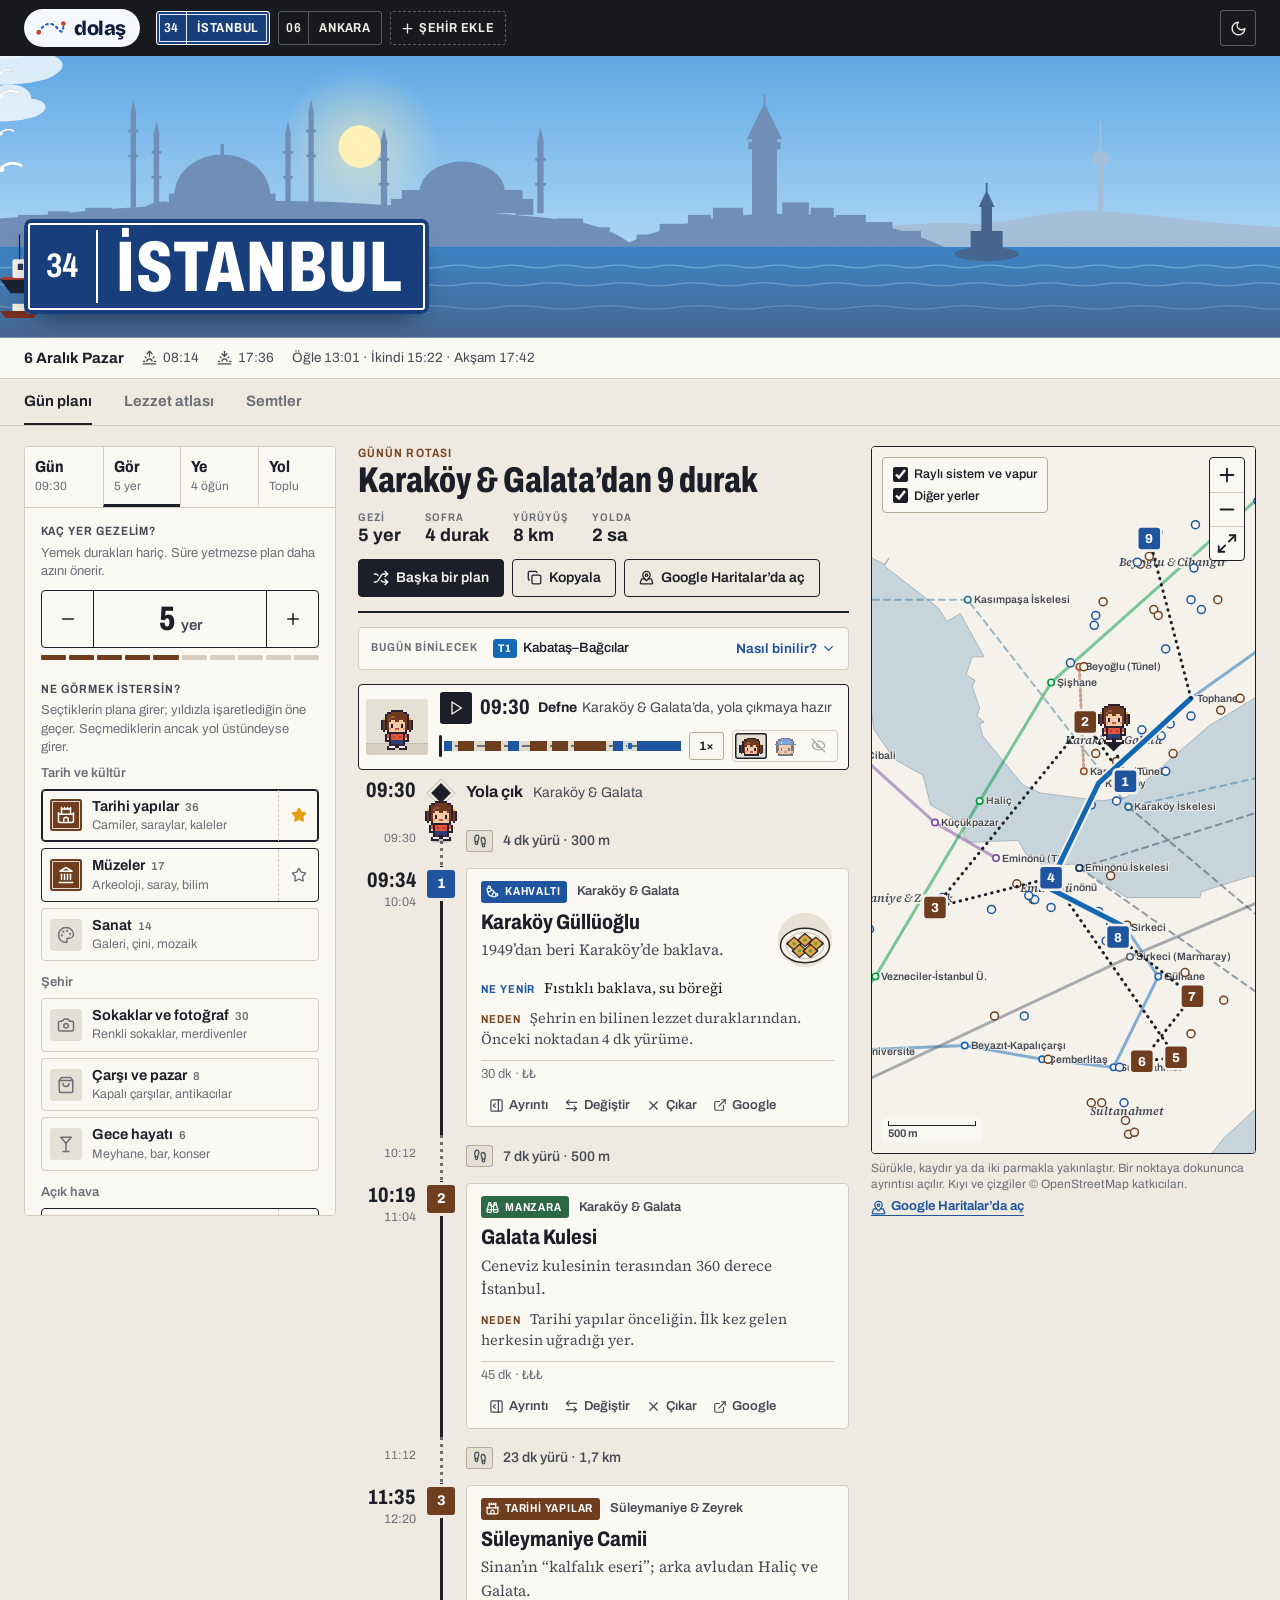
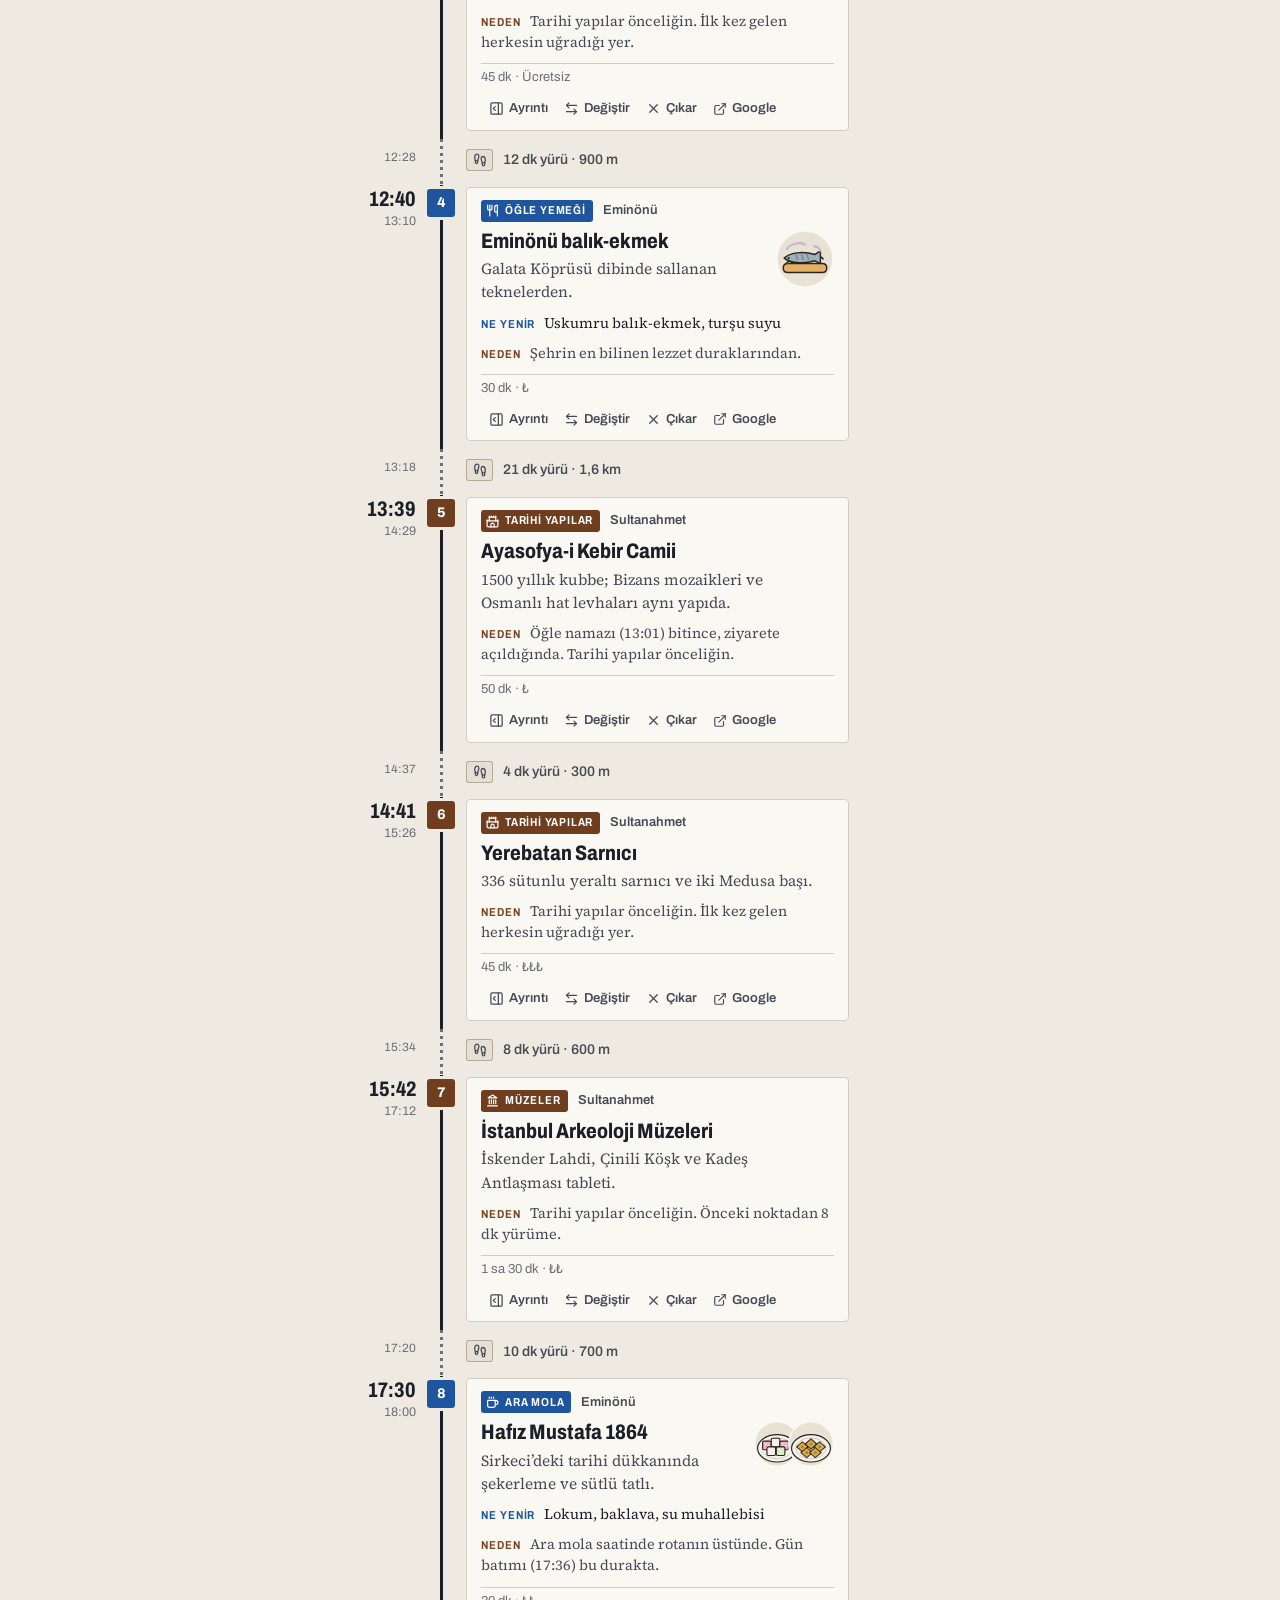
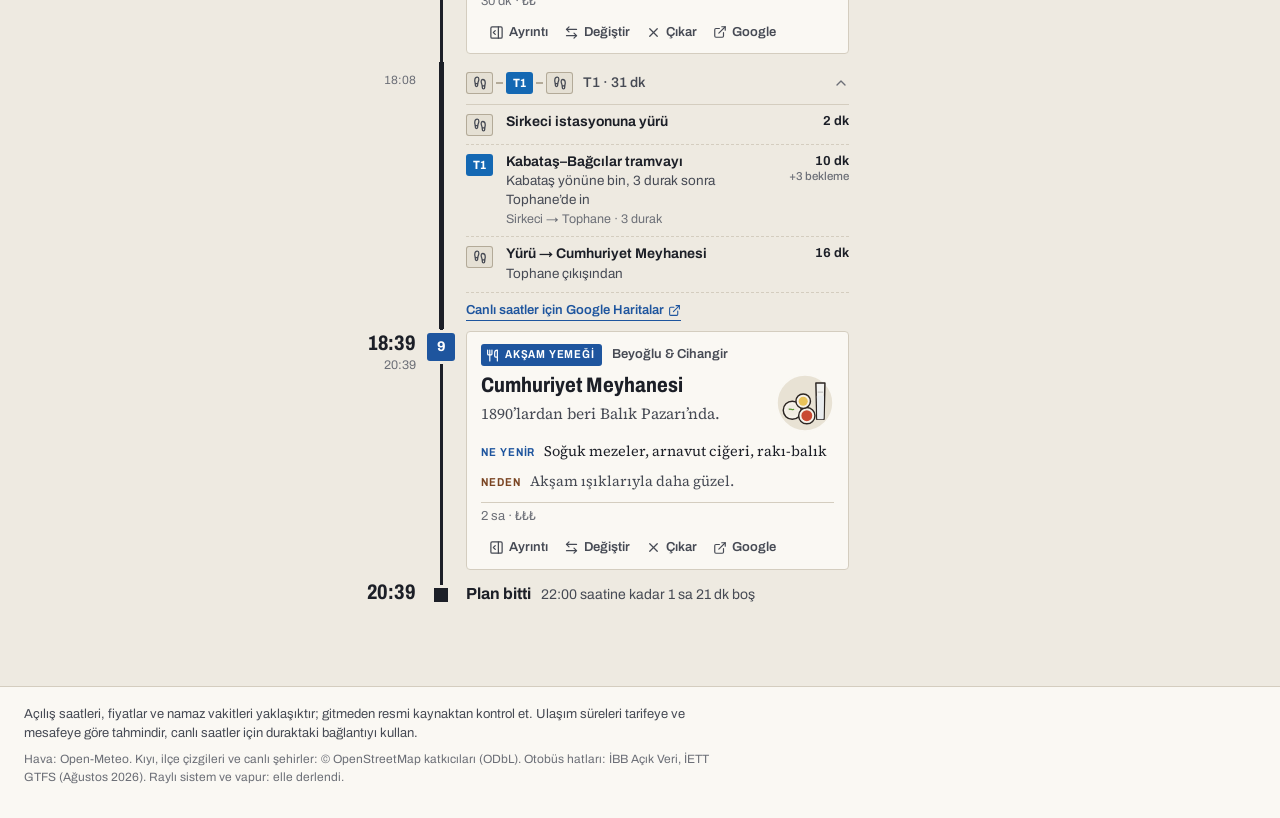
==== commit c8978581: "dolas: travel companion, world cuisines and more places Co-Authored-By: Claude Opus 5.5 <noreply@ant" ====
--- a/dolas/index.html
+++ b/dolas/index.html
@@ -27,8 +27,8 @@
     <!-- Logo yazısı: yalnızca “dolaş” harfleri -->
     <link rel="stylesheet" href="https://fonts.googleapis.com/css2?family=Bricolage+Grotesque:opsz,wght@12..96,800&text=dola%C5%9F&display=swap" />
     <title>Dolaş Gün Planlayıcı</title>
-    <script type="module" crossorigin src="./assets/index-DJOi7Eux.js"></script>
-    <link rel="stylesheet" crossorigin href="./assets/index-DxjtypQa.css">
+    <script type="module" crossorigin src="./assets/index-DXnNAvEQ.js"></script>
+    <link rel="stylesheet" crossorigin href="./assets/index-ZgVJjgP0.css">
   </head>
   <body>
     <div id="root"></div>
--- a/dolas/assets/index-ZgVJjgP0.css
+++ b/dolas/assets/index-ZgVJjgP0.css
@@ -0,0 +1 @@
+:root{--f-sans: "Archivo", "Arial Narrow", "Helvetica Neue", Arial, system-ui, sans-serif;--f-serif: "Source Serif 4", "Iowan Old Style", "Palatino Linotype", Georgia, serif;--bg: #eeeae1;--surface: #faf8f3;--surface-2: #e5e0d4;--surface-3: #d7d0c1;--line: #d4cdbf;--line-2: #b3aa98;--ink: #1c1f27;--ink-2: #464a54;--ink-3: #6c6f77;--ink-inv: #f7f4ed;--bar: #17191f;--bar-ink: #f1ede4;--see: #6e3e1f;--see-text: #7a4523;--eat: #1e559e;--eat-text: #1e559e;--green: #2c6844;--night: #47387d;--sun: #e3a113;--sun-text: #8a5d00;--warn: #b0352b;--water: #c6d5dc;--land: #f5f2eb;--focus: #1e559e;--city: #183f7c;--plate: #e8e2d4;--brand-bg: #f4f7fb;--brand-ink: #0f1d3a;--brand-line: #1d5fc4;--brand-dot: #cf412b;--r: 4px;--shadow: 0 1px 0 rgb(28 31 39 / .05), 0 14px 30px -18px rgb(28 31 39 / .45);--top-h: 56px;--views-h: 46px;--sticky-top: calc(env(safe-area-inset-top, 0px) + var(--top-h) + var(--views-h));color-scheme:light}:root[data-city=ankara]{--city: #8a2c22;--brand-bg: #f7f5f0;--brand-ink: #24201a;--brand-line: #a65a17;--brand-dot: #c0262d}:root[data-city=generic]{--city: #2c6844;--brand-bg: #f2f8f7;--brand-ink: #102422;--brand-line: #0f766e;--brand-dot: #d1501f}@media(prefers-color-scheme:dark){:root:not([data-theme=light]){--bg: #111318;--surface: #191c23;--surface-2: #22262f;--surface-3: #2d323d;--line: #2e333e;--line-2: #4a505d;--ink: #ebe7de;--ink-2: #bcb8af;--ink-3: #8f8d88;--ink-inv: #14161b;--bar: #0b0c10;--bar-ink: #ebe7de;--see: #81492a;--see-text: #d39264;--eat: #2861b0;--eat-text: #84aeea;--green: #31744c;--night: #54449a;--sun: #f0b43c;--sun-text: #f0b43c;--warn: #e2665b;--water: #1b2831;--land: #1b1e25;--focus: #f0b43c;--plate: #d3cbbb;--shadow: 0 1px 0 rgb(0 0 0 / .4), 0 16px 34px -18px rgb(0 0 0 / .75);color-scheme:dark}}:root[data-theme=dark]{--bg: #111318;--surface: #191c23;--surface-2: #22262f;--surface-3: #2d323d;--line: #2e333e;--line-2: #4a505d;--ink: #ebe7de;--ink-2: #bcb8af;--ink-3: #8f8d88;--ink-inv: #14161b;--bar: #0b0c10;--bar-ink: #ebe7de;--see: #81492a;--see-text: #d39264;--eat: #2861b0;--eat-text: #84aeea;--green: #31744c;--night: #54449a;--sun: #f0b43c;--sun-text: #f0b43c;--warn: #e2665b;--water: #1b2831;--land: #1b1e25;--focus: #f0b43c;--plate: #d3cbbb;--shadow: 0 1px 0 rgb(0 0 0 / .4), 0 16px 34px -18px rgb(0 0 0 / .75);color-scheme:dark}@media(prefers-color-scheme:dark){:root:not([data-theme=light]){--brand-bg: #18233a;--brand-ink: #e7eefa;--brand-line: #6ea6ff;--brand-dot: #ff806a}:root[data-city=ankara]:not([data-theme=light]){--brand-bg: #272219;--brand-ink: #f1ece1;--brand-line: #e8954d;--brand-dot: #ff6a5f}:root[data-city=generic]:not([data-theme=light]){--brand-bg: #132321;--brand-ink: #e4f0ee;--brand-line: #43c3b3;--brand-dot: #ff8a52}}:root[data-theme=dark]{--brand-bg: #18233a;--brand-ink: #e7eefa;--brand-line: #6ea6ff;--brand-dot: #ff806a}:root[data-theme=dark][data-city=ankara]{--brand-bg: #272219;--brand-ink: #f1ece1;--brand-line: #e8954d;--brand-dot: #ff6a5f}:root[data-theme=dark][data-city=generic]{--brand-bg: #132321;--brand-ink: #e4f0ee;--brand-line: #43c3b3;--brand-dot: #ff8a52}*,*:before,*:after{box-sizing:border-box}html{-webkit-text-size-adjust:100%;text-size-adjust:100%}body{margin:0;background:var(--bg);color:var(--ink);font:400 15px/1.5 var(--f-sans);-webkit-font-smoothing:antialiased;text-rendering:optimizeLegibility}body:before{content:"";position:fixed;inset:0 0 auto;height:env(safe-area-inset-top,0px);z-index:50;background:var(--bar)}button,input,select,textarea{font:inherit;color:inherit}button{cursor:pointer;-webkit-tap-highlight-color:transparent}button:disabled{cursor:default;opacity:.4}a{color:inherit}h1,h2,h3,h4{text-wrap:balance}:where(button,a,input,select,summary,[tabindex]):focus-visible{outline:2.5px solid var(--focus);outline-offset:2px}::selection{background:var(--sun);color:#1c1f27}.app{min-height:100vh;display:flex;flex-direction:column}.topbar-in,.daybar-in,.views-in,.main,.foot-in,.hero-in{width:100%;max-width:1560px;margin-inline:auto;padding-left:max(16px,env(safe-area-inset-left,0px));padding-right:max(16px,env(safe-area-inset-right,0px))}@media(min-width:900px){.topbar-in,.daybar-in,.views-in,.main,.foot-in,.hero-in{padding-left:max(24px,env(safe-area-inset-left,0px));padding-right:max(24px,env(safe-area-inset-right,0px))}}.kicker{margin:0;font:650 12px/1.2 var(--f-sans);font-stretch:85%;letter-spacing:.09em;text-transform:uppercase;color:var(--see-text)}.btn{display:inline-flex;align-items:center;justify-content:center;gap:7px;min-height:38px;padding:0 14px;border:1.5px solid var(--ink);border-radius:var(--r);background:var(--ink);color:var(--ink-inv);font:600 14px/1 var(--f-sans);text-decoration:none;white-space:nowrap;transition:background .15s,color .15s,transform .1s}.btn:hover{background:color-mix(in srgb,var(--ink) 86%,var(--bg))}.btn:active{transform:translateY(1px)}.btn.line{background:transparent;color:var(--ink)}.btn.line:hover{background:var(--surface-2)}.btn.quiet{background:transparent;color:var(--ink-2);border-color:var(--line-2)}.btn.quiet:hover{color:var(--ink);border-color:var(--ink)}.icon-btn{display:inline-grid;place-items:center;width:34px;height:34px;flex:none;border:1.5px solid transparent;border-radius:var(--r);background:none;color:var(--ink-2)}.icon-btn:hover{border-color:var(--line-2);color:var(--ink)}.chip{display:inline-flex;align-items:center;height:32px;padding:0 11px;border:1.5px solid var(--line-2);border-radius:3px;background:var(--surface);font:600 13.5px/1 var(--f-sans)}.chip:hover{border-color:var(--ink)}.chip[aria-pressed=true]{background:var(--ink);border-color:var(--ink);color:var(--ink-inv)}.tag{display:inline-flex;align-items:center;height:20px;padding:0 6px;border:1px solid var(--line-2);border-radius:3px;font:600 11.5px/1 var(--f-sans);color:var(--ink-2);white-space:nowrap}.sign{display:inline-flex;align-items:center;justify-content:center;gap:6px;flex:none;color:#fff;border-radius:3px;font:650 11.5px/1 var(--f-sans);font-stretch:85%;letter-spacing:.07em;text-transform:uppercase;white-space:nowrap}.sign-see{--c: var(--see);background:var(--see)}.sign-eat{--c: var(--eat);background:var(--eat)}.sign-green{--c: var(--green);background:var(--green)}.sign-night{--c: var(--night);background:var(--night)}.sign-sm{height:22px;min-width:22px;padding:0 7px 0 5px}.sign-sm:not(:has(span)){padding:0}.sign-md{width:34px;height:34px;box-shadow:inset 0 0 0 2px var(--c),inset 0 0 0 3px #ffffffd9}.sign-lg{height:40px;min-width:40px;padding:0 10px;box-shadow:inset 0 0 0 2.5px var(--c),inset 0 0 0 4px #ffffffd9}.bullet{display:inline-grid;place-items:center;flex:none;min-width:27px;height:22px;padding:0 5px;border-radius:3px;color:#fff;font:750 12px/1 var(--f-sans);font-stretch:85%;letter-spacing:.02em}.bullet-sm{min-width:24px;height:19px;font-size:11px}.bullet-ferry{border-radius:3px 3px 9px 9px}.bullet-plain{background:var(--surface-2);color:var(--ink-2);box-shadow:inset 0 0 0 1px var(--line-2)}.bullet-taxi{background:var(--sun);color:#1c1f27;box-shadow:none}.topbar{position:sticky;top:env(safe-area-inset-top,0px);z-index:40;background:var(--bar);color:var(--bar-ink)}.topbar-in{display:flex;align-items:center;gap:14px;height:var(--top-h)}.brand{display:inline-flex;align-items:center;gap:8px;flex:none;height:38px;padding:0 14px 0 12px;border-radius:999px;background:var(--brand-bg);color:var(--brand-ink);font-family:"Bricolage Grotesque",var(--f-sans);font-weight:800;font-size:20px;line-height:1;letter-spacing:-.02em;text-decoration:none;transition:background .3s,color .3s}.brand-mark{width:30px;height:18px;fill:none;stroke:var(--brand-line);stroke-width:2.4;stroke-linecap:round;stroke-dasharray:2 4.2;transition:stroke .3s}.brand-mark circle{fill:var(--brand-dot);stroke:none}.city-nav{display:flex;gap:8px;min-width:0;flex:1;overflow-x:auto;scrollbar-width:none;padding:4px 2px}.city-nav::-webkit-scrollbar{display:none}.city-tab{display:inline-flex;align-items:stretch;flex:none;height:34px;padding:0;border:1.5px solid rgb(241 237 228 / .32);border-radius:3px;background:transparent;color:var(--bar-ink);font:650 13px/1 var(--f-sans);font-stretch:85%;letter-spacing:.06em;text-transform:uppercase;transition:background .15s,border-color .15s}.city-tab:hover{border-color:#f1ede4b3}.city-code{display:grid;place-items:center;min-width:30px;padding:0 6px;border-right:1.5px solid rgb(241 237 228 / .32);font-variant-numeric:tabular-nums}.city-name{display:grid;place-items:center;padding:0 10px;white-space:nowrap}.city-tab[aria-pressed=true]{background:var(--city);border-color:#fff;color:#fff;box-shadow:inset 0 0 0 2px var(--city),inset 0 0 0 3px #ffffffe6}.city-tab[aria-pressed=true] .city-code{border-right-color:#ffffffe6}.city-tab.add{align-items:center;gap:2px;padding-left:9px;border-style:dashed}.city-tab.add .city-name{padding-left:2px}.theme-btn{display:grid;place-items:center;width:36px;height:36px;flex:none;margin-left:auto;border:1.5px solid rgb(241 237 228 / .32);border-radius:3px;background:none;color:var(--bar-ink)}.theme-btn:hover{border-color:#f1ede4bf}.hero{position:relative;height:clamp(168px,22vw,290px);overflow:hidden;background:var(--surface-2)}.hero-in{position:relative;height:100%;display:flex;align-items:flex-end;padding-bottom:clamp(14px,2vw,24px);pointer-events:none;perspective:600px}.plate{display:inline-flex;align-items:stretch;max-width:100%;background:var(--city);color:#fff;border-radius:7px;box-shadow:inset 0 0 0 4px var(--city),inset 0 0 0 6px #fff,0 14px 28px -14px #0009;transform-origin:50% 0;pointer-events:auto}.plate-code{display:grid;place-items:center;margin:11px 0;padding:0 clamp(10px,1.4vw,18px) 0 clamp(14px,1.8vw,22px);border-right:2px solid #fff;font:700 clamp(20px,2.8vw,34px)/1 var(--f-sans);font-stretch:75%;font-variant-numeric:tabular-nums}.plate-name{min-width:0;padding:clamp(10px,1.3vw,16px) clamp(16px,2vw,26px) clamp(9px,1.1vw,13px) clamp(12px,1.5vw,18px);font:800 clamp(30px,5.6vw,72px)/.92 var(--f-sans);font-stretch:70%;letter-spacing:.015em;overflow-wrap:anywhere}.daybar{background:var(--surface);border-bottom:1px solid var(--line)}.daybar-in{display:flex;flex-wrap:wrap;align-items:center;gap:6px 18px;padding-block:10px;font-size:13.5px;color:var(--ink-2);font-variant-numeric:tabular-nums}.daybar-in>span{display:inline-flex;align-items:center;gap:6px}.daybar-date{font:700 15px/1.2 var(--f-sans);color:var(--ink)}.daybar-date:first-letter{text-transform:uppercase}.daybar-live{color:var(--green);font-weight:600}.views{background:var(--bg);border-bottom:1px solid var(--line)}.views-in{display:flex;gap:4px;height:var(--views-h);overflow-x:auto;scrollbar-width:none}.views-in::-webkit-scrollbar{display:none}.views button{position:relative;flex:none;padding:0 14px;border:0;background:none;font:650 15px/1 var(--f-sans);color:var(--ink-3)}.views button:first-child{padding-left:0}.views button:hover,.views button[aria-selected=true]{color:var(--ink)}.views-bar{position:absolute;left:14px;right:14px;bottom:-1px;height:3px;background:var(--ink)}.views button:first-child .views-bar{left:0}@media(min-width:861px){.views{position:sticky;top:calc(env(safe-area-inset-top,0px) + var(--top-h));z-index:30}}.main{flex:1;padding-block:20px 40px}.plan-layout{display:grid;grid-template-columns:312px minmax(0,1.12fr) minmax(0,.88fr);gap:22px;align-items:start}.col-settings{position:sticky;top:calc(var(--sticky-top) + 14px);max-height:calc(100vh - var(--sticky-top) - 28px);overflow-y:auto;scrollbar-width:thin;border:1px solid var(--line);border-radius:var(--r);background:var(--surface)}.col-board{min-width:0}.col-map{position:sticky;top:calc(var(--sticky-top) + 14px);height:calc(100vh - var(--sticky-top) - 28px);min-height:420px;min-width:0}.settings-toggle{display:none;align-items:center;gap:12px;width:100%;padding:12px 14px;border:0;background:none;text-align:left}.settings-toggle span{flex:1;min-width:0}.settings-toggle b{display:block;font:700 15px/1.2 var(--f-sans)}.settings-toggle small{display:block;color:var(--ink-3);font-size:13px;white-space:nowrap;overflow:hidden;text-overflow:ellipsis}.settings-toggle .chev{transition:transform .2s}.col-settings.open .settings-toggle .chev{transform:rotate(180deg)}.pane-switch{display:none}.settings-tabs{position:sticky;top:0;z-index:2;display:grid;grid-template-columns:repeat(4,minmax(0,1fr));background:var(--surface);border-bottom:1px solid var(--line)}.settings-tabs button{min-width:0;padding:11px 10px 9px;border:0;border-bottom:3px solid transparent;background:none;text-align:left}.settings-tabs button+button{border-left:1px solid var(--line)}.settings-tabs b{display:block;font:750 16px/1.15 var(--f-sans);font-stretch:85%}.settings-tabs small{display:block;margin-top:1px;font-size:12px;color:var(--ink-3);white-space:nowrap;overflow:hidden;text-overflow:ellipsis;font-variant-numeric:tabular-nums}.settings-tabs button[aria-selected=true]{border-bottom-color:var(--ink)}.settings-tabs button[aria-selected=false]:hover b{color:var(--see-text)}.settings-body{display:flex;flex-direction:column;gap:22px;padding:16px 16px 20px}.field h3{margin:0 0 9px;font:650 12px/1.2 var(--f-sans);font-stretch:85%;letter-spacing:.08em;text-transform:uppercase;color:var(--ink-2)}.field-hint{margin:-4px 0 10px;font-size:13px;line-height:1.4;color:var(--ink-3)}.field>input[type=date]{margin-top:8px}.chips{display:flex;flex-wrap:wrap;gap:6px}select,input[type=date]{width:100%;min-width:0;height:40px;padding:0 10px;border:1.5px solid var(--line-2);border-radius:var(--r);background:var(--surface);font:500 15px/1 var(--f-sans);font-variant-numeric:tabular-nums}select:hover,input[type=date]:hover{border-color:var(--ink)}.two{display:grid;grid-template-columns:1fr 1fr;gap:10px}.two label span{display:block;margin-bottom:4px;font-size:12.5px;color:var(--ink-3)}.row{display:flex;gap:8px}.square{display:grid;place-items:center;width:40px;height:40px;flex:none;border:1.5px solid var(--line-2);border-radius:var(--r);background:var(--surface)}.square:hover{border-color:var(--ink)}.daybox{display:grid;gap:8px;padding:12px;border:1.5px dashed var(--line-2);border-radius:var(--r);font-variant-numeric:tabular-nums}.daybox div{display:flex;justify-content:space-between;gap:10px;font-size:13.5px}.daybox span{color:var(--ink-3)}.daybox b{font-weight:650;text-align:right}.daybox p{margin:2px 0 0;font-size:12.5px;line-height:1.4;color:var(--ink-3)}.stepper{display:grid;grid-template-columns:52px 1fr 52px;align-items:stretch;height:58px;border:1.5px solid var(--ink);border-radius:var(--r);overflow:hidden}.stepper button{display:grid;place-items:center;border:0;background:none}.stepper button:first-child{border-right:1.5px solid var(--ink)}.stepper button:last-child{border-left:1.5px solid var(--ink)}.stepper button:not(:disabled):hover{background:var(--surface-2)}.stepper output{display:flex;align-items:baseline;justify-content:center;gap:6px;align-self:center}.stepper output b{font:800 34px/1 var(--f-sans);font-stretch:72%;font-variant-numeric:tabular-nums}.stepper output span{font-weight:600;color:var(--ink-2)}.ticks{display:grid;grid-template-columns:repeat(10,1fr);gap:3px;margin-top:7px}.ticks i{height:5px;border-radius:1px;background:var(--surface-3);transition:background .2s}.ticks i.on{background:var(--see)}.tile-group+.tile-group{margin-top:14px}.tile-group h4{margin:0 0 7px;font:600 13px/1.2 var(--f-sans);color:var(--ink-3)}.tiles{display:grid;grid-template-columns:repeat(auto-fill,minmax(min(100%,250px),1fr));gap:6px}.tile{display:grid;grid-template-columns:minmax(0,1fr) 40px;min-width:0;border:1.5px solid var(--line);border-radius:var(--r);background:var(--surface);transition:border-color .15s,box-shadow .15s}.tile:hover{border-color:var(--line-2)}.tile.on{border-color:var(--ink)}.tile.prio{box-shadow:inset 0 0 0 1px var(--ink)}.tile-main{display:grid;grid-template-columns:auto minmax(0,1fr);align-items:center;gap:10px;width:100%;padding:8px 4px 8px 8px;border:0;background:none;text-align:left}.tile-icon{display:grid;place-items:center;width:32px;height:32px;border-radius:3px;background:var(--surface-2);color:var(--ink-3);transition:background .15s,color .15s}.tile-see.on .tile-icon{background:var(--see);color:#fff;box-shadow:inset 0 0 0 2px var(--see),inset 0 0 0 3px #fffc}.tile-eat .tile-icon{width:36px;height:36px;background:none;filter:grayscale(.9) opacity(.55);transition:filter .2s}.tile-eat.on .tile-icon{filter:none}.tile-text{min-width:0}.tile-text b{display:flex;align-items:baseline;gap:6px;font:650 14.5px/1.2 var(--f-sans)}.tile-text small{display:block;margin-top:2px;font-size:12.5px;line-height:1.3;color:var(--ink-3)}.tile-count{font:600 11.5px/1 var(--f-sans);color:var(--ink-3);font-variant-numeric:tabular-nums}.tile-star{display:grid;place-items:center;border:0;border-left:1px dashed var(--line);background:none;color:var(--ink-3)}.tile-star:disabled{opacity:0}.tile-star:not(:disabled):hover{color:var(--ink);background:var(--surface-2)}.tile.prio .tile-star{color:var(--sun)}.range-ends{display:flex;justify-content:space-between;gap:12px;margin-top:6px;font-size:12.5px;color:var(--ink-3)}input[type=range]{width:100%;height:26px;margin:0;background:none;-webkit-appearance:none;-moz-appearance:none;appearance:none}input[type=range]::-webkit-slider-runnable-track{height:4px;border-radius:2px;background:var(--surface-3)}input[type=range]::-moz-range-track{height:4px;border-radius:2px;background:var(--surface-3)}input[type=range]::-webkit-slider-thumb{-webkit-appearance:none;width:18px;height:22px;margin-top:-9px;border-radius:3px;border:2px solid var(--surface);background:var(--ink);box-shadow:0 0 0 1px var(--ink)}input[type=range]::-moz-range-thumb{width:14px;height:18px;border-radius:3px;border:2px solid var(--surface);background:var(--ink);box-shadow:0 0 0 1px var(--ink)}.mustlist{list-style:none;margin:0;padding:0;border-top:1px solid var(--line)}.mustlist li{display:flex;align-items:center;justify-content:space-between;gap:8px;padding:4px 0 4px 2px;border-bottom:1px solid var(--line);font-weight:600;font-size:14px}.switches{border-top:1px solid var(--line)}.switch-row{display:grid;grid-template-columns:auto minmax(0,1fr) auto;align-items:center;gap:10px;width:100%;padding:9px 0;border:0;border-bottom:1px solid var(--line);background:none;text-align:left}.field>.switch-row{border-top:1px solid var(--line);grid-template-columns:auto minmax(0,1fr)}.field>.switch-row .switch-detail{grid-column:2;text-align:left}.switch{position:relative;width:36px;height:20px;border-radius:3px;background:var(--surface-3);transition:background .18s}.switch:after{content:"";position:absolute;top:3px;left:3px;width:14px;height:14px;border-radius:2px;background:var(--surface);box-shadow:0 1px 2px #00000040;transition:transform .18s}.switch-row[aria-checked=true] .switch{background:var(--ink)}.switch-row[aria-checked=true] .switch:after{transform:translate(16px)}.switch-label{font-weight:600;font-size:14.5px}.switch-detail{font-size:12.5px;color:var(--ink-3);font-variant-numeric:tabular-nums;text-align:right}.cells{display:grid;grid-auto-flow:column;grid-auto-columns:minmax(0,1fr);border:1.5px solid var(--ink);border-radius:var(--r);overflow:hidden}.cells button{padding:9px 4px;border:0;border-left:1.5px solid var(--ink);background:none;font:650 14px/1.15 var(--f-sans);font-variant-numeric:tabular-nums}.cells button:first-child{border-left:0}.cells button:hover{background:var(--surface-2)}.cells button[aria-checked=true]{background:var(--ink);color:var(--ink-inv)}.cells small{display:block;margin-top:2px;font-size:11.5px;font-weight:500;opacity:.75}.radios{display:flex;flex-direction:column;border:1.5px solid var(--line);border-radius:var(--r);overflow:hidden}.radio-row{display:flex;align-items:flex-start;gap:10px;padding:10px 12px;border:0;border-top:1px solid var(--line);background:none;text-align:left}.radio-row:first-child{border-top:0}.radio-row>svg{flex:none;margin-top:1px;color:var(--ink-3)}.radio-row b{display:block;font:650 14.5px/1.25 var(--f-sans)}.radio-row small{display:block;margin-top:2px;font-size:12.5px;line-height:1.35;color:var(--ink-3)}.radio-row:hover{background:var(--surface-2)}.radio-row[aria-checked=true]{background:var(--surface-2);box-shadow:inset 4px 0 0 var(--ink)}.radio-row[aria-checked=true]>svg{color:var(--ink)}.dish-picks{display:grid;grid-template-columns:repeat(2,minmax(0,1fr));gap:6px}.dish-pick{position:relative;display:flex;align-items:center;gap:8px;min-width:0;padding:5px 8px 5px 5px;border:1.5px solid var(--line);border-radius:var(--r);background:var(--surface);text-align:left;font:600 13px/1.2 var(--f-sans)}.dish-pick:hover{border-color:var(--line-2)}.dish-pick[aria-pressed=true]{border-color:var(--ink);box-shadow:inset 0 0 0 1px var(--ink)}.dish-pick[aria-pressed=true]:after{content:"";position:absolute;top:-1.5px;right:-1.5px;width:0;height:0;border-top:14px solid var(--ink);border-left:14px solid transparent;border-top-right-radius:var(--r)}.dish-pick span{min-width:0}.dish-art{display:block;flex:none}.dish-art-bg{fill:var(--plate)}.board-head{display:flex;flex-wrap:wrap;align-items:flex-end;justify-content:space-between;gap:12px 18px;padding-bottom:14px;border-bottom:2px solid var(--ink)}.board-title{flex-basis:100%}.board-title h2{margin:3px 0 0;font:800 clamp(28px,2.8vw,38px)/1 var(--f-sans);font-stretch:72%}.board-actions{display:flex;flex-wrap:wrap;gap:8px}.stats{display:flex;flex-wrap:wrap;flex:1 1 auto;gap:6px 24px;margin:0}.stats dt{font:650 11px/1.2 var(--f-sans);font-stretch:85%;letter-spacing:.09em;text-transform:uppercase;color:var(--ink-3)}.stats dd{margin:1px 0 0;font:700 18px/1.2 var(--f-sans);font-variant-numeric:tabular-nums;white-space:nowrap}.edited{margin:12px 0 0;padding:8px 10px;border-radius:var(--r);background:var(--surface-2);font-size:13.5px;color:var(--ink-2)}.lines{margin-top:14px;border:1px solid var(--line);border-radius:var(--r);background:var(--surface)}.lines-row{display:flex;flex-wrap:wrap;align-items:center;gap:8px 14px;padding:9px 12px}.lines-label{font:650 11.5px/1.2 var(--f-sans);font-stretch:85%;letter-spacing:.09em;text-transform:uppercase;color:var(--ink-3)}.lines-list{display:flex;flex-wrap:wrap;gap:6px 14px;flex:1;min-width:0;margin:0;padding:0;list-style:none}.lines-list li{display:inline-flex;align-items:center;gap:6px;font-size:13.5px;font-weight:550;white-space:nowrap}.lines-none{color:var(--ink-3)}.lines-how{display:inline-flex;align-items:center;gap:4px;margin-left:auto;padding:4px 0;border:0;background:none;font:650 13.5px/1 var(--f-sans);color:var(--eat-text)}.lines-how svg{transition:transform .2s}.lines-how[aria-expanded=true] svg{transform:rotate(180deg)}.howto{overflow:hidden;border-top:1px dashed var(--line-2)}.howto-card{display:flex;align-items:center;gap:8px;margin:12px 12px 4px;font-size:14px}.howto ol{display:grid;grid-template-columns:repeat(auto-fit,minmax(min(100%,230px),1fr));gap:12px 20px;margin:0;padding:8px 12px 10px;list-style:none;counter-reset:how}.howto li{display:grid;align-content:start;grid-template-columns:24px minmax(0,1fr);gap:1px 9px;counter-increment:how}.howto li:before{content:counter(how);grid-row:span 2;display:grid;place-items:center;width:22px;height:22px;border-radius:3px;background:var(--eat);color:#fff;font:700 12px/1 var(--f-sans)}.howto li b{font-size:14px}.howto li span{font-size:13.5px;line-height:1.45;color:var(--ink-2)}.howto-src{margin:0;padding:0 12px 11px;font-size:12px;color:var(--ink-3)}.board-body{margin-top:6px}.tl{margin:0;padding:0;list-style:none}.tl>li{display:grid;grid-template-columns:58px 30px minmax(0,1fr);column-gap:10px}.tl-time{padding-top:3px;text-align:right;font-variant-numeric:tabular-nums;color:var(--ink-3);font-size:12.5px}.tl-time b{display:block;font:750 21px/1.05 var(--f-sans);font-stretch:78%;color:var(--ink)}.tl-time small{display:block;margin-top:2px;font-size:12.5px;color:var(--ink-3)}.tl-rail{position:relative;display:flex;justify-content:center}.tl-rail:before{content:"";position:absolute;top:0;bottom:0;left:50%;width:3px;margin-left:-1.5px;background:var(--ink)}.tl-edge:first-child .tl-rail:before{top:14px}.tl-edge.end .tl-rail:before{bottom:auto;height:14px}.tl-dot{position:relative;z-index:1;width:14px;height:14px;margin-top:7px;background:var(--ink);border:3px solid var(--bg);box-sizing:content-box}.tl-dot.start{transform:rotate(45deg)}.tl-edge{min-height:44px}.tl-edge-text{display:flex;flex-wrap:wrap;align-items:baseline;gap:2px 10px;padding:6px 0 10px;min-width:0}.tl-edge-text b{font:700 16px/1.3 var(--f-sans)}.tl-edge-text span{color:var(--ink-2);font-size:14px}.tl-note{flex-basis:100%;margin:6px 0 0;padding:9px 11px;border-radius:var(--r);border:1.5px dashed var(--line-2);font-size:13.5px;line-height:1.45;color:var(--ink-2)}.tl-leg .tl-time{padding-top:9px;font-size:12px}.tl-leg.mode-yuruyus .tl-rail:before{background:repeating-linear-gradient(to bottom,var(--ink-3) 0 3px,transparent 3px 7px)}.tl-leg.mode-toplu .tl-rail:before,.tl-leg.mode-vapur .tl-rail:before{width:5px;margin-left:-2.5px}.tl-leg.mode-vapur .tl-rail:before{background:#2a6f97}.tl-leg.mode-taksi .tl-rail:before{width:5px;margin-left:-2.5px;background:var(--sun)}.leg{min-width:0;padding:4px 0 8px}.leg-sum{display:flex;align-items:center;gap:10px;width:100%;min-height:34px;padding:3px 0;border:0;background:none;text-align:left;color:var(--ink-2);font:550 14px/1.25 var(--f-sans)}button.leg-sum:hover .leg-text{color:var(--ink);text-decoration:underline;text-underline-offset:3px}.leg-icons{display:inline-flex;align-items:center;gap:3px;flex:none}.leg-sep{width:7px;height:1.5px;background:var(--line-2)}.leg-text{min-width:0;font-variant-numeric:tabular-nums}.leg-chev{flex:none;margin-left:auto;color:var(--ink-3);transition:transform .2s}.leg-sum[aria-expanded=true] .leg-chev{transform:rotate(180deg)}.leg-detail{overflow:hidden}.steps{margin:4px 0 0;padding:0;list-style:none;border-top:1px solid var(--line)}.step{display:grid;grid-template-columns:30px minmax(0,1fr) auto;align-items:start;gap:10px;padding:8px 0;border-bottom:1px dashed var(--line)}.step>.bullet{justify-self:start;margin-top:1px}.step-text b{display:block;font:650 14px/1.3 var(--f-sans)}.step-text span{display:block;margin-top:1px;font-size:13.5px;line-height:1.4;color:var(--ink-2)}.step-text .step-route{font-size:12.5px;color:var(--ink-3)}.step-route i{font-style:normal}.step-min{font:650 13px/1.25 var(--f-sans);text-align:right;font-variant-numeric:tabular-nums;white-space:nowrap}.step-min small{display:block;font-size:11.5px;font-weight:500;color:var(--ink-3)}.leg-note{margin:6px 0 0;font-size:12.5px;color:var(--ink-3)}.leg-live{display:inline-flex;align-items:center;gap:4px;margin-top:8px;font-size:13px;font-weight:600;color:var(--eat-text);text-decoration:none;border-bottom:1px solid currentColor}.tl-wait p,.tl-sun p{display:flex;align-items:center;gap:7px;margin:0;padding:6px 0 10px;font-size:13.5px;color:var(--ink-2)}.tl-wait .tl-time,.tl-sun .tl-time{padding-top:7px;font-size:12px}.tl-wait .tl-rail:before{background:repeating-linear-gradient(to bottom,var(--line-2) 0 2px,transparent 2px 5px)}.tl-sun p{font-weight:650;color:var(--sun-text);border-top:2px solid var(--sun);margin-top:13px;padding-top:6px}.tl-sun .tl-time{color:var(--sun-text);font-weight:700}.tl-sun .tl-rail:after{content:"";position:absolute;top:8px;left:50%;width:12px;height:12px;margin-left:-6px;border-radius:50%;background:var(--sun);box-shadow:0 0 0 3px var(--bg)}.tl-num{position:relative;z-index:1;display:grid;place-items:center;width:28px;height:28px;margin-top:4px;border-radius:3px;background:var(--see);color:#fff;font:750 14px/1 var(--f-sans);font-style:normal;font-variant-numeric:tabular-nums;box-shadow:0 0 0 3px var(--bg);transition:transform .15s,background .15s}.kind-eat .tl-num{background:var(--eat)}.tl-stop.on .tl-num{background:var(--ink);color:var(--ink-inv);transform:scale(1.1)}.stop{min-width:0;margin:2px 0 8px;padding:12px 14px 4px;border:1px solid var(--line);border-radius:var(--r);background:var(--surface);transition:border-color .15s,box-shadow .15s}.tl-stop.on .stop{border-color:var(--ink);box-shadow:var(--shadow)}.stop-kicker{display:flex;flex-wrap:wrap;align-items:center;gap:6px 10px;font-size:13px;color:var(--ink-3)}.stop-area{font-weight:600;color:var(--ink-2)}.stop-main{display:grid;grid-template-columns:minmax(0,1fr) auto;gap:12px;align-items:start}.stop-copy{min-width:0}.stop h3{margin:8px 0 4px;font:750 21px/1.12 var(--f-sans);font-stretch:82%}.stop h3 button{padding:0;border:0;background:none;text-align:left;font:inherit;text-decoration:underline;text-decoration-color:transparent;text-underline-offset:4px;text-decoration-thickness:2px;transition:text-decoration-color .15s}.stop h3 button:hover{text-decoration-color:var(--line-2)}.stop-desc{margin:0;font:400 15.5px/1.5 var(--f-serif);color:var(--ink-2)}.stop-plates{display:flex;margin-top:8px;padding:0;border:0;background:none}.stop-plates .dish-art+.dish-art{margin-left:-12px}.stop-plates .dish-art-bg{stroke:var(--surface);stroke-width:2}.stop-dish,.stop-why{margin:9px 0 0;font:400 14.5px/1.45 var(--f-serif);color:var(--ink)}.stop-dish b,.stop-why b{margin-right:6px;font:650 11.5px/1 var(--f-sans);font-stretch:85%;letter-spacing:.08em;text-transform:uppercase;color:var(--eat-text)}.stop-why{color:var(--ink-2)}.stop-why b{color:var(--see-text)}.stop-warn{display:flex;align-items:center;gap:6px;margin:9px 0 0;font-size:13.5px;font-weight:600;color:var(--warn)}.stop-foot{display:flex;flex-wrap:wrap;align-items:center;justify-content:space-between;gap:4px 12px;margin-top:10px;padding-top:4px;border-top:1px solid var(--line)}.stop-meta{font-size:13px;color:var(--ink-3);font-variant-numeric:tabular-nums}.stop-actions{display:flex;flex-wrap:wrap;margin-right:-8px}.act{display:inline-flex;align-items:center;gap:5px;min-height:34px;padding:0 8px;border:0;border-radius:3px;background:none;font:600 13px/1 var(--f-sans);color:var(--ink-2);text-decoration:none}.act:hover,.act.on{color:var(--ink);background:var(--surface-2)}.swap{overflow:hidden}.swap-title{margin:8px 0 6px;font:650 12px/1.2 var(--f-sans);font-stretch:85%;letter-spacing:.08em;text-transform:uppercase;color:var(--ink-3)}.swap ul{margin:0 0 10px;padding:0;list-style:none;border-top:1px solid var(--line)}.swap button{display:grid;grid-template-columns:auto minmax(0,1fr) auto;align-items:center;gap:10px;width:100%;padding:8px 2px;border:0;border-bottom:1px solid var(--line);background:none;text-align:left}.swap button:hover{background:var(--surface-2)}.swap-main b{display:block;font:650 14.5px/1.25 var(--f-sans)}.swap-main small{display:block;font-size:12.5px;color:var(--ink-3);font-variant-numeric:tabular-nums}.swap-cta{font:650 12.5px/1 var(--f-sans);color:var(--eat-text)}.empty{padding:28px 18px;border:1.5px dashed var(--line-2);border-radius:var(--r);text-align:center;color:var(--ink-2)}.empty h3{margin:0 0 6px;font:700 18px/1.3 var(--f-sans);color:var(--ink)}.empty p{margin:0;font:15px/1.5 var(--f-serif)}.mapview{display:flex;flex-direction:column;height:100%}.mapview-canvas{position:relative;flex:1;min-height:300px;overflow:hidden;border:1.5px solid var(--ink);border-radius:var(--r);background:var(--water);touch-action:none;cursor:grab;user-select:none;-webkit-user-select:none}.mapview-canvas:active{cursor:grabbing}.mapview-canvas svg{display:block;width:100%;height:100%}.m-water{fill:var(--water)}.m-land{fill:var(--land);stroke:color-mix(in srgb,var(--water) 55%,var(--ink) 20%);stroke-width:1;vector-effect:non-scaling-stroke}.m-district{fill:none;stroke:var(--line-2);stroke-width:1;stroke-dasharray:3 4;opacity:.7;vector-effect:non-scaling-stroke}.m-district-label{fill:var(--ink-3);opacity:.45;font-family:var(--f-sans);font-weight:700;text-anchor:middle;pointer-events:none}.m-line{fill:none;stroke-width:3;stroke-linecap:round;stroke-linejoin:round;opacity:.5;vector-effect:non-scaling-stroke}.m-line.ferry{stroke-width:2;stroke-dasharray:6 5;opacity:.45}.m-line.funicular,.m-line.cable{stroke-dasharray:2 3}.m-station{fill:var(--land)}.m-station-label{fill:var(--ink-2);font-family:var(--f-sans);font-weight:600;pointer-events:none;paint-order:stroke;stroke:var(--land);stroke-width:.15em}.m-area{fill:var(--ink-2);font-family:var(--f-serif);font-style:italic;font-weight:600;text-anchor:middle;paint-order:stroke;stroke:var(--land);stroke-linejoin:round;pointer-events:none}.m-dot{fill:var(--land);stroke:var(--see);cursor:pointer;transition:r .15s}.m-dot.eat{stroke:var(--eat)}.m-dot:hover,.m-dot.on{fill:var(--ink);stroke:var(--land)}.m-leg{animation:m-leg-in .7s ease both}@keyframes m-leg-in{0%{opacity:0}}.m-walk{fill:none;stroke:var(--ink);stroke-width:3;stroke-dasharray:.5 6;stroke-linecap:round;vector-effect:non-scaling-stroke}.m-casing{fill:none;stroke:var(--land);stroke-width:9;stroke-linecap:round;stroke-linejoin:round;vector-effect:non-scaling-stroke}.m-ride{fill:none;stroke-width:5;stroke-linecap:round;stroke-linejoin:round;vector-effect:non-scaling-stroke}.m-ride.ferry{stroke-dasharray:9 6;stroke-linecap:butt}.m-ride.approx{stroke-width:4;stroke-dasharray:1 8}.m-taxi{fill:none;stroke:var(--sun);stroke-width:4;stroke-dasharray:10 5;vector-effect:non-scaling-stroke}.m-transfer{fill:none;stroke:var(--ink-2);stroke-width:2;stroke-dasharray:2 4;vector-effect:non-scaling-stroke}.m-start rect{fill:var(--ink);stroke:var(--land);stroke-width:3}.m-pin{cursor:pointer}.m-pin rect{fill:var(--see);stroke:var(--land);stroke-width:2.5;transition:fill .15s}.m-pin.eat rect{fill:var(--eat)}.m-pin:hover rect,.m-pin.on rect{fill:var(--ink)}.m-pin text{fill:#fff;font:750 13px var(--f-sans);text-anchor:middle;pointer-events:none}.m-pin.on text{fill:var(--ink-inv)}.m-pin text.m-pin-label{fill:var(--ink);text-anchor:start;font-size:13.5px;paint-order:stroke;stroke:var(--land);stroke-width:4px;stroke-linejoin:round}.map-tools{position:absolute;top:10px;right:10px;display:flex;flex-direction:column;border:1.5px solid var(--ink);border-radius:var(--r);overflow:hidden;background:var(--surface)}.map-tools button{display:grid;place-items:center;width:34px;height:34px;border:0;background:none}.map-tools button+button{border-top:1px solid var(--line)}.map-tools button:hover{background:var(--surface-2)}.map-layers{position:absolute;top:10px;left:10px;display:flex;flex-direction:column;gap:3px;padding:7px 10px;border:1px solid var(--line-2);border-radius:var(--r);background:var(--surface);font-size:12.5px;font-weight:550}.map-layers label{display:flex;align-items:center;gap:6px;cursor:pointer}.map-layers input{width:15px;height:15px;margin:0;accent-color:var(--ink)}.map-scale{position:absolute;left:10px;bottom:10px;display:flex;flex-direction:column;gap:2px;padding:4px 6px;border-radius:3px;background:color-mix(in srgb,var(--surface) 85%,transparent);font:650 11px/1 var(--f-sans);color:var(--ink-2);pointer-events:none}.map-scale span{display:block;height:5px;border:1.5px solid var(--ink);border-top:0}.map-foot{display:flex;flex-wrap:wrap;align-items:center;justify-content:space-between;gap:6px 14px;margin-top:6px}.map-note{flex:1 1 260px;margin:0;font-size:12px;line-height:1.4;color:var(--ink-3)}.map-gmaps{display:inline-flex;align-items:center;gap:5px;font:650 13px/1.2 var(--f-sans);color:var(--eat-text);text-decoration:none;border-bottom:1px solid currentColor;white-space:nowrap}.route-parts{display:inline-flex;flex-wrap:wrap;gap:8px}.sheet-layer{position:fixed;top:0;right:0;bottom:0;left:0;z-index:60;display:flex;justify-content:flex-end;background:#0e10156b}.place-sheet>*{flex-shrink:0}.place-sheet{display:flex;flex-direction:column;gap:14px;width:min(470px,100%);height:100%;overflow-y:auto;overscroll-behavior:contain;padding:calc(env(safe-area-inset-top,0px) + 14px) max(20px,env(safe-area-inset-right,0px)) calc(env(safe-area-inset-bottom,0px) + 20px) 20px;background:var(--bg);border-left:2px solid var(--ink);box-shadow:-18px 0 40px -24px #00000080}.ps-head{display:flex;align-items:center;justify-content:space-between;gap:10px}.ps-kicker{display:flex;flex-wrap:wrap;align-items:center;gap:6px 9px;min-width:0;font-size:13px;font-weight:600;color:var(--ink-2)}.ps-title{margin:0;font:800 31px/1.04 var(--f-sans);font-stretch:76%}.ps-inplan{margin:-6px 0 0;font:650 13.5px/1.3 var(--f-sans);color:var(--see-text);font-variant-numeric:tabular-nums}.ps-desc{margin:0;font:400 16.5px/1.55 var(--f-serif)}.ps-embed{aspect-ratio:16 / 10;max-width:100%;overflow:hidden;border:1.5px solid var(--ink);border-radius:var(--r);background:var(--surface-2)}.ps-embed iframe{display:block;width:100%;height:100%;border:0}.ps-links{display:grid;grid-template-columns:1fr 1fr;gap:8px}.ps-section h3{margin:0 0 10px;padding-bottom:6px;border-bottom:1px solid var(--line);font:650 12px/1.2 var(--f-sans);font-stretch:85%;letter-spacing:.09em;text-transform:uppercase;color:var(--ink-2)}.ps-dishes{display:grid;gap:10px}.ps-dish{display:grid;grid-template-columns:auto minmax(0,1fr);align-items:center;gap:12px}.ps-dish b{display:block;font:700 15.5px/1.25 var(--f-sans)}.ps-dish span{display:block;font:14.5px/1.45 var(--f-serif);color:var(--ink-2)}.ps-small{margin:10px 0 0;font-size:13px;color:var(--ink-3)}.ps-facts{display:grid;gap:8px;margin:0}.ps-facts div{display:grid;grid-template-columns:128px minmax(0,1fr);gap:10px}.ps-facts dt{display:flex;align-items:center;gap:6px;font-size:13.5px;color:var(--ink-3)}.ps-facts dd{margin:0;font-weight:650;font-variant-numeric:tabular-nums}.ps-facts dd small{display:block;margin-top:2px;font-size:12.5px;font-weight:400;line-height:1.4;color:var(--ink-3)}.ps-week{margin-top:10px}.ps-week summary{cursor:pointer;font:650 13.5px/1.2 var(--f-sans);color:var(--eat-text)}.ps-week ul{display:grid;gap:2px;margin:8px 0 0;padding:0;list-style:none;font-size:13.5px;font-variant-numeric:tabular-nums}.ps-week li{display:flex;justify-content:space-between;gap:10px;padding:3px 0;border-bottom:1px dotted var(--line-2)}.ps-week li.today{font-weight:700}.ps-tip{display:flex;gap:8px;margin:12px 0 0;padding:10px 12px;border:1.5px dashed var(--line-2);border-radius:var(--r);font:15px/1.5 var(--f-serif)}.ps-tip svg{flex:none;margin-top:4px;color:var(--sun-text)}.ps-near{margin:0;padding:0;list-style:none}.ps-near button{display:grid;grid-template-columns:auto minmax(0,1fr) auto;align-items:center;gap:10px;width:100%;padding:7px 0;border:0;border-bottom:1px solid var(--line);background:none;text-align:left;font-size:14.5px;font-weight:550}.ps-near button:hover span{text-decoration:underline;text-underline-offset:3px}.ps-near small{color:var(--ink-3);font-variant-numeric:tabular-nums}.ps-foot{display:flex;flex-wrap:wrap;gap:8px;margin-top:auto;padding-top:12px;border-top:1px solid var(--line)}.section-head{max-width:780px;margin:4px 0 20px}.section-head h2{margin:6px 0 8px;font:800 clamp(30px,4.2vw,48px)/.98 var(--f-sans);font-stretch:72%}.atlas-world{margin-top:44px;padding-top:26px;border-top:2px solid var(--ink)}.atlas-world h3{margin:6px 0 8px;font:800 clamp(24px,3.2vw,36px)/1 var(--f-sans);font-stretch:72%}.lede{max-width:62ch;margin:0;font:17px/1.5 var(--f-serif);color:var(--ink-2)}.filter{display:flex;flex-wrap:wrap;gap:6px;margin-bottom:18px}.filter button{display:inline-flex;align-items:center;gap:6px;height:34px;padding:0 11px;border:1.5px solid var(--line-2);border-radius:3px;background:var(--surface);font:650 13.5px/1 var(--f-sans)}.filter.small button{height:30px;font-size:13px}.filter button small{font-weight:600;color:var(--ink-3);font-variant-numeric:tabular-nums}.filter button:hover{border-color:var(--ink)}.filter button[aria-checked=true]{background:var(--ink);border-color:var(--ink);color:var(--ink-inv)}.filter button[aria-checked=true] small{color:inherit;opacity:.7}.atlas-grid{display:grid;grid-template-columns:repeat(auto-fill,minmax(min(100%,340px),1fr));gap:14px}.dish-card{display:grid;grid-template-columns:112px minmax(0,1fr);gap:16px;padding:16px;border:1px solid var(--line);border-radius:var(--r);background:var(--surface);transition:border-color .15s,box-shadow .15s}.dish-card.on{border-color:var(--ink);box-shadow:inset 0 0 0 1px var(--ink)}.dish-card-art{display:flex;justify-content:center;align-items:flex-start}.dish-card-art .dish-art{max-width:100%;height:auto}.dish-card-body{display:flex;flex-direction:column;align-items:flex-start;min-width:0}.dish-card-tag{margin:0;font:650 11.5px/1.2 var(--f-sans);font-stretch:85%;letter-spacing:.09em;text-transform:uppercase;color:var(--eat-text)}.dish-card h3{margin:3px 0 5px;font:800 24px/1.05 var(--f-sans);font-stretch:76%}.dish-card-desc{margin:0 0 10px;font:15px/1.5 var(--f-serif);color:var(--ink-2)}.dish-card-where{align-self:stretch;margin-bottom:12px}.dish-card-where>span{font:650 11px/1.2 var(--f-sans);font-stretch:85%;letter-spacing:.09em;text-transform:uppercase;color:var(--ink-3)}.dish-card-where ul{margin:4px 0 0;padding:0;list-style:none}.dish-card-where li+li{border-top:1px dotted var(--line-2)}.dish-card-where button{display:flex;flex-wrap:wrap;align-items:baseline;justify-content:space-between;gap:0 8px;width:100%;padding:5px 0;border:0;background:none;text-align:left;font:650 14px/1.3 var(--f-sans)}.dish-card-where button:hover{text-decoration:underline;text-underline-offset:3px}.dish-card-where small{font-weight:500;font-size:12.5px;color:var(--ink-3)}.wish{display:inline-flex;align-items:center;gap:6px;min-height:34px;margin-top:auto;padding:0 11px;border:1.5px solid var(--ink);border-radius:3px;background:none;font:650 13.5px/1 var(--f-sans)}.wish:hover{background:var(--surface-2)}.wish.on{background:var(--ink);color:var(--ink-inv)}.atlas-cta{position:sticky;bottom:calc(env(safe-area-inset-bottom,0px) + 14px);z-index:5;display:flex;flex-wrap:wrap;align-items:center;justify-content:space-between;gap:10px 16px;margin-top:18px;padding:10px 10px 10px 16px;border-radius:var(--r);background:var(--ink);color:var(--ink-inv);box-shadow:var(--shadow)}.atlas-cta p{flex:1;min-width:0;margin:0;font-size:14px}.atlas-cta .btn{background:var(--ink-inv);border-color:var(--ink-inv);color:var(--ink)}.area-strip{display:flex;gap:6px;margin-bottom:16px;padding:2px 2px 8px;overflow-x:auto;scrollbar-width:thin}.area-strip button{display:grid;flex:none;padding:7px 13px 7px 11px;border:1.5px solid var(--line-2);border-radius:3px;background:var(--surface);text-align:left}.area-strip button:hover{border-color:var(--ink)}.area-strip b{font:700 14.5px/1.2 var(--f-sans)}.area-strip small{font-size:12px;color:var(--ink-3)}.area-strip button[aria-selected=true]{border-color:var(--city);background:var(--city);color:#fff;box-shadow:inset 0 0 0 2px var(--city),inset 0 0 0 3.5px #ffffffe6}.area-strip button[aria-selected=true] small{color:#fffc}.areas-grid{display:grid;grid-template-columns:minmax(0,1fr) minmax(0,1fr);gap:22px;align-items:start}.area-panel{min-width:0}.area-head{display:flex;flex-wrap:wrap;align-items:flex-end;justify-content:space-between;gap:12px 16px;margin-bottom:14px}.area-head>div{min-width:0;flex:1 1 260px}.area-head h3{margin:0 0 4px;font:800 30px/1 var(--f-sans);font-stretch:74%}.area-head p{max-width:54ch;margin:0;font:16px/1.5 var(--f-serif);color:var(--ink-2)}.areas-map{position:sticky;top:calc(var(--sticky-top) + 14px);height:calc(100vh - var(--sticky-top) - 28px);min-height:420px;min-width:0}.pcards{margin:0;padding:0;list-style:none;border-top:2px solid var(--ink)}.pcard{display:grid;grid-template-columns:minmax(0,1fr) auto;align-items:start;border-bottom:1px solid var(--line);transition:background .15s}.pcard:hover,.pcard.sel{background:var(--surface)}.pcard-main{display:grid;grid-template-columns:auto minmax(0,1fr);gap:12px;padding:12px 6px;border:0;background:none;text-align:left}.pcard-text{min-width:0}.pcard-text b{display:block;font:700 16px/1.25 var(--f-sans)}.pcard-desc{display:-webkit-box;-webkit-line-clamp:2;-webkit-box-orient:vertical;overflow:hidden;margin-top:2px;font:14.5px/1.45 var(--f-serif);color:var(--ink-2)}.pcard-text small{display:block;margin-top:4px;font-size:12.5px;color:var(--ink-3);font-variant-numeric:tabular-nums}.heart{display:grid;place-items:center;width:40px;height:40px;margin:12px 6px 0 0;border:1.5px solid var(--line-2);border-radius:3px;background:var(--surface);color:var(--ink-3)}.heart:hover{border-color:var(--ink);color:var(--ink)}.heart.on{background:var(--warn);border-color:var(--warn);color:#fff}.modal-layer{position:fixed;top:0;right:0;bottom:0;left:0;z-index:70;display:grid;place-items:start center;padding:calc(env(safe-area-inset-top,0px) + 9vh) max(16px,env(safe-area-inset-right,0px)) 16px max(16px,env(safe-area-inset-left,0px));background:#0e101580}.modal{display:flex;flex-direction:column;gap:14px;width:min(560px,100%);max-height:82vh;overflow-y:auto;padding:18px 18px 14px;border:2px solid var(--ink);border-radius:6px;background:var(--bg);box-shadow:var(--shadow)}.modal-head{display:flex;align-items:flex-start;justify-content:space-between;gap:12px}.modal-head h2{margin:4px 0 0;font:800 30px/1 var(--f-sans);font-stretch:74%}.modal-lede{margin:0;font:15.5px/1.5 var(--f-serif);color:var(--ink-2)}.cs-search{display:flex;align-items:center;gap:10px;height:50px;padding:0 14px;border:2px solid var(--ink);border-radius:var(--r);background:var(--surface)}.cs-search input{flex:1;min-width:0;border:0;outline:none;background:none;font:550 17px/1 var(--f-sans)}.cs-results{margin:0;padding:0;list-style:none}.cs-results li>button{display:grid;grid-template-columns:auto minmax(0,1fr);align-items:start;gap:10px;width:100%;padding:10px 4px;border:0;border-bottom:1px solid var(--line);background:none;text-align:left}.cs-results li>button:hover{background:var(--surface)}.cs-results li>button svg{margin-top:3px}.cs-results b{display:block;font-size:15.5px}.cs-results small{font-size:12.5px;color:var(--ink-3)}.cs-none{padding:8px 2px;color:var(--ink-3)}.cs-suggest{display:flex;flex-wrap:wrap;gap:6px}.cs-loading{display:grid;justify-items:center;gap:6px;padding:16px 0 8px;text-align:center}.cs-loading p{margin:0;font-weight:650}.cs-loading small{color:var(--ink-3)}.cs-loading svg{width:220px;max-width:100%;height:40px}.cs-track{stroke:var(--line-2);stroke-width:4}.cs-run{stroke:var(--ink);stroke-width:4;stroke-dasharray:46 400;animation:cs-run 1.6s linear infinite}.cs-stop{fill:var(--surface);stroke:var(--ink);stroke-width:2.5}@keyframes cs-run{0%{stroke-dashoffset:46}to{stroke-dashoffset:-220}}.cs-error{margin:0;padding:10px 12px;border:1.5px solid var(--warn);border-radius:var(--r);font-size:14px;line-height:1.45;color:var(--warn)}.cs-foot{font-size:12px;color:var(--ink-3)}.spin{animation:spin 1s linear infinite}.foot{margin-top:24px;border-top:1px solid var(--line);background:var(--surface)}.foot-in{padding-block:18px calc(env(safe-area-inset-bottom,0px) + 26px);font-size:13px;line-height:1.5;color:var(--ink-2)}.foot-in p{max-width:100ch;margin:0 0 6px}.foot-src{font-size:12px;color:var(--ink-3)}.toast{position:fixed;left:0;right:0;bottom:calc(env(safe-area-inset-bottom,0px) + 20px);z-index:80;width:fit-content;max-width:calc(100% - 32px);margin-inline:auto;padding:10px 16px;border-radius:var(--r);background:var(--ink);color:var(--ink-inv);font-size:14px;font-weight:600;box-shadow:var(--shadow)}:root{--buddy-halo: transparent;--bb-top: calc(var(--sticky-top) + 8px)}@media(prefers-color-scheme:dark){:root:not([data-theme=light]){--buddy-halo: rgb(255 248 235 / .42)}}:root[data-theme=dark]{--buddy-halo: rgb(255 248 235 / .42)}.buddy-bar{position:sticky;top:var(--bb-top);z-index:6;display:grid;grid-template-columns:auto minmax(0,1fr);align-items:center;gap:12px;margin-top:14px;padding:7px 10px 7px 7px;border:1.5px solid var(--ink);border-radius:var(--r);background:var(--surface);transition:box-shadow .2s}.buddy-bar.playing{box-shadow:var(--shadow)}.bb-stage{position:relative;display:grid;place-items:end center;width:62px;height:56px;border-radius:3px;overflow:hidden;background:linear-gradient(to bottom,var(--surface-2) 0 80%,var(--surface-3) 80% 100%)}.bb-stage:after{content:"";position:absolute;left:0;right:0;bottom:20%;height:1px;background:color-mix(in srgb,var(--ink) 18%,transparent)}.bb-stage svg{position:relative;z-index:1;display:block;margin-bottom:5px;filter:drop-shadow(0 0 1px var(--buddy-halo))}.bb-stage.riding svg{margin-bottom:3px}.bb-main{display:grid;gap:6px;min-width:0}.bb-row{display:flex;align-items:center;gap:8px;min-width:0}.bb-play{display:grid;place-items:center;flex:none;width:32px;height:32px;border:0;border-radius:3px;background:var(--ink);color:var(--ink-inv)}.bb-play:hover{background:color-mix(in srgb,var(--ink) 85%,var(--eat))}.bb-play:disabled{opacity:.4;cursor:default}.bb-time{flex:none;font:750 21px/1 var(--f-sans);font-stretch:78%;font-variant-numeric:tabular-nums}.bb-live{flex:none;padding:2px 6px;border-radius:2px;background:var(--warn);color:#fff;font:700 10.5px/1.3 var(--f-sans);letter-spacing:.08em;text-transform:uppercase}.bb-status{flex:1;min-width:0;margin:0;font-size:14px;line-height:1.3;color:var(--ink-2);display:-webkit-box;-webkit-line-clamp:2;-webkit-box-orient:vertical;overflow:hidden}.bb-status b{margin-right:2px;color:var(--ink);font-weight:700}.bb-strip{position:relative;flex:1;min-width:0;height:24px}.bb-track{position:absolute;left:0;right:0;top:7px;bottom:7px;border-radius:2px;background:color-mix(in srgb,var(--line) 70%,transparent)}.bb-seg{position:absolute;top:0;bottom:0}.bb-seg.walk{top:38%;bottom:38%;background:var(--ink-3)}.bb-seg.ride{top:22%;bottom:22%;background:var(--ink-2)}.bb-seg.v-taxi{background:var(--sun)}.bb-seg.see{background:var(--see)}.bb-seg.eat{background:var(--eat)}.bb-head{position:absolute;top:-6px;bottom:-6px;width:3px;margin-left:-1.5px;border-radius:2px;background:var(--ink);box-shadow:0 0 0 2px var(--surface)}.bb-strip input{position:absolute;top:0;right:0;bottom:0;left:0;width:100%;height:100%;margin:0;opacity:0;cursor:pointer}.bb-strip:focus-within .bb-track{outline:2px solid var(--focus);outline-offset:4px}.bb-chip{flex:none;height:28px;padding:0 9px;border:1px solid var(--line-2);border-radius:3px;background:none;font:650 12.5px/1 var(--f-sans);font-variant-numeric:tabular-nums}.bb-chip:hover{border-color:var(--ink)}.bb-pick{display:flex;flex:none;gap:2px;padding:2px;border:1px solid var(--line);border-radius:4px}.bb-pick button{display:grid;place-items:center;width:32px;height:26px;padding:0;border:0;border-radius:3px;background:none;color:var(--ink-3);opacity:.6;transition:opacity .15s,background .15s}.bb-pick button:hover{opacity:1}.bb-pick button[aria-checked=true]{opacity:1;background:var(--surface-2);box-shadow:inset 0 0 0 1.5px var(--ink);color:var(--ink)}.bb-pick svg{display:block}.buddy-bar.off{position:static;display:flex;flex-wrap:wrap;justify-content:space-between;gap:8px 14px;padding:6px 7px 6px 12px;border:1.5px dashed var(--line-2)}.bb-off{margin:0;font-size:13.5px;color:var(--ink-3)}.bb-off b{color:var(--ink-2)}.board-body{position:relative}.tl-buddy{position:absolute;left:0;top:0;z-index:4;opacity:0;pointer-events:none;transition:opacity .2s}.tl-buddy svg{position:relative;z-index:1;display:block;filter:drop-shadow(0 0 1px var(--buddy-halo))}.tl-buddy:after{content:"";position:absolute;left:50%;bottom:-2px;width:22px;height:6px;margin-left:-11px;border-radius:50%;background:color-mix(in srgb,var(--ink) 22%,transparent)}.tl-buddy.riding:after{width:36px;margin-left:-18px;bottom:1px}.m-buddy-shadow{fill:color-mix(in srgb,var(--ink) 24%,transparent)}@media(max-width:1180px){.plan-layout{grid-template-columns:minmax(0,1.1fr) minmax(0,.9fr)}.col-settings{grid-column:1 / -1;position:static;max-height:none;overflow:visible}.settings-toggle{display:flex}.col-settings:not(.open) .settings-wrap{display:none}.settings-tabs{border-top:1px solid var(--line)}.col-settings.open .settings-body{display:grid;grid-template-columns:repeat(auto-fit,minmax(min(100%,300px),1fr));gap:22px 28px;align-items:start}}@media(max-width:860px){:root{--top-h: 52px;--bb-top: calc(env(safe-area-inset-top, 0px) + var(--top-h) + 6px)}.plan-layout{grid-template-columns:minmax(0,1fr);gap:16px}.col-map{position:static;height:min(72vh,620px);min-height:380px}.pane-switch{display:grid;grid-template-columns:1fr 1fr;margin-top:14px;border:1.5px solid var(--ink);border-radius:var(--r);overflow:hidden}.pane-switch button{display:inline-flex;align-items:center;justify-content:center;gap:7px;height:40px;border:0;background:none;font:650 14.5px/1 var(--f-sans)}.pane-switch button+button{border-left:1.5px solid var(--ink)}.pane-switch button[aria-selected=true]{background:var(--ink);color:var(--ink-inv)}.plan-layout[data-pane=rota] .col-map,.plan-layout[data-pane=harita] .board-body{display:none}.areas-grid{grid-template-columns:minmax(0,1fr)}.areas-map{position:static;order:-1;height:340px;min-height:0}.sheet-layer{align-items:flex-end}.place-sheet{width:100%;height:auto;max-height:90vh;padding-left:max(18px,env(safe-area-inset-left,0px));padding-right:max(18px,env(safe-area-inset-right,0px));border-left:0;border-top:2px solid var(--ink);border-radius:10px 10px 0 0}}@media(max-width:560px){body{font-size:14.5px}.city-tab.add .city-name{display:none}.city-tab.add{padding:0 9px}.brand{height:34px;padding:0 11px 0 9px;gap:6px;font-size:18px}.brand-mark{width:25px;height:15px}.city-tab:not([aria-pressed=true]):not(.add) .city-name{display:none}.city-tab:not([aria-pressed=true]):not(.add) .city-code{border-right:0}.topbar-in{gap:10px}.daybar-prayer{flex-basis:100%;order:9}.stats{gap:6px 20px}.tl>li{grid-template-columns:46px 24px minmax(0,1fr);column-gap:8px}.tl-time b{font-size:18px}.tl-num{width:24px;height:24px;font-size:13px}.stop{padding:11px 12px 4px}.stop-main{grid-template-columns:minmax(0,1fr);gap:0}.stop-plates{order:-1;margin-top:10px}.stop h3{font-size:19px}.step{grid-template-columns:28px minmax(0,1fr)}.step-min{grid-column:2;text-align:left}.step-min small{display:inline;margin-left:6px}.dish-card{grid-template-columns:76px minmax(0,1fr);gap:12px;padding:14px 12px}.lines-label{flex-basis:100%}.buddy-bar{gap:9px;padding:6px 8px 6px 6px}.bb-stage{width:54px;height:54px}.bb-time{font-size:19px}.bb-status{font-size:13px}.bb-pick button{width:28px}.bb-chip{padding:0 7px}.lines-list{flex-basis:100%}.lines-how{margin-left:0}.ps-facts div{grid-template-columns:110px minmax(0,1fr)}}@media(prefers-reduced-motion:reduce){*,*:before,*:after{animation-duration:.01ms!important;animation-iteration-count:1!important;transition-duration:.01ms!important}}.scene{position:absolute;top:0;right:0;bottom:0;left:0;overflow:hidden}.scene-layer{position:absolute;top:0;right:0;bottom:0;left:0}.scene-svg{display:block;width:100%;height:100%}.scene-svg .tr{transition:fill 1.4s ease,stroke 1.4s ease,stop-color 1.4s ease,opacity 1.4s ease}.scene-svg .sun-pos{transition:transform 1.6s cubic-bezier(.22,1,.36,1),opacity 1.2s ease}.scene-svg .lights{opacity:var(--lights);transition:opacity 1.4s ease}.scene-svg .dayonly{opacity:calc(1 - var(--night) * .75);transition:opacity 1.4s ease}.scene-svg .creature{filter:brightness(calc(1 - var(--night) * .5));transition:filter 1.4s ease}.scene-svg .drift{animation:drift 140s linear infinite}.scene-svg .waves{animation:waves 6s linear infinite}.scene-svg .waves.slow{animation-duration:9s;animation-direction:reverse}.scene-svg .waves.slower{animation-duration:13s}.scene-svg .sail{animation:sail 56s linear infinite}.scene-svg .sail-back{animation:sail-back 80s linear infinite}.scene-svg .bob{animation:bob 3.2s ease-in-out infinite}.scene-svg .smoke{animation:smoke 3.3s ease-out infinite;transform-box:fill-box;transform-origin:center}.scene-svg .glide{animation:glide 28s linear infinite}.scene-svg .hover{animation:hover 4s ease-in-out infinite}.scene-svg .prop{animation:prop .14s linear infinite;transform-box:fill-box;transform-origin:center}.scene-svg .gull .wing{fill:none;stroke:#fff;stroke-width:2.6;stroke-linecap:round;paint-order:stroke;filter:drop-shadow(0 0 .6px rgba(20,30,60,.55));transform-box:view-box}.scene-svg .gull .wl{animation:flap-l .55s ease-in-out infinite alternate;transform-origin:0 0}.scene-svg .gull .wr{animation:flap-r .55s ease-in-out infinite alternate;transform-origin:0 0}.scene-svg .star{animation:twinkle 3.6s ease-in-out infinite}.scene-svg .spin{animation:spin 90s linear infinite}.scene-svg .flag{animation:flag 1.8s ease-in-out infinite;transform-box:fill-box;transform-origin:left center}.scene-svg .walk{animation:walk 44s linear infinite}.scene-svg .leg{transform-box:fill-box;transform-origin:top center}.scene-svg .leg.la{animation:leg-a .7s ease-in-out infinite}.scene-svg .leg.lb{animation:leg-b .7s ease-in-out infinite}.scene-svg .tail{animation:tail 1.4s ease-in-out infinite;transform-box:fill-box;transform-origin:right bottom}.scene-svg .graze{animation:graze 7s ease-in-out infinite;transform-box:fill-box;transform-origin:left center}.scene-svg .blink{animation:blink 2.4s steps(1) infinite}.scene-svg .sway{animation:sway 3.4s ease-in-out infinite;transform-box:fill-box;transform-origin:bottom center}@keyframes drift{0%{transform:translate(-320px)}to{transform:translate(1760px)}}@keyframes waves{0%{transform:translate(0)}to{transform:translate(-140px)}}@keyframes sail{0%{transform:translate(-240px)}to{transform:translate(1700px)}}@keyframes sail-back{0%{transform:translate(1520px)}to{transform:translate(-140px)}}@keyframes bob{0%,to{transform:translateY(0) rotate(0)}50%{transform:translateY(-2.5px) rotate(-.6deg)}}@keyframes smoke{0%{transform:translate(0) scale(.5);opacity:0}15%{opacity:.6}to{transform:translate(-30px,-46px) scale(1.9);opacity:0}}@keyframes glide{0%{transform:translate(-90px)}to{transform:translate(1560px)}}@keyframes hover{0%,to{transform:translateY(0)}50%{transform:translateY(12px)}}@keyframes prop{0%,to{transform:scaleY(1)}50%{transform:scaleY(.3)}}@keyframes flap-l{0%{transform:rotate(20deg)}to{transform:rotate(-24deg)}}@keyframes flap-r{0%{transform:rotate(-20deg)}to{transform:rotate(24deg)}}@keyframes twinkle{0%,to{opacity:.25}50%{opacity:1}}@keyframes spin{to{transform:rotate(360deg)}}@keyframes flag{0%,to{transform:skewY(-5deg) scaleX(.95)}50%{transform:skewY(5deg) scaleX(1)}}@keyframes walk{0%{transform:translate(-90px)}to{transform:translate(1540px)}}@keyframes leg-a{0%,to{transform:rotate(20deg)}50%{transform:rotate(-20deg)}}@keyframes leg-b{0%,to{transform:rotate(-20deg)}50%{transform:rotate(20deg)}}@keyframes tail{0%,to{transform:rotate(-6deg)}50%{transform:rotate(10deg)}}@keyframes graze{0%,50%,to{transform:rotate(0)}60%,88%{transform:rotate(26deg)}}@keyframes blink{0%{opacity:1}50%{opacity:.25}}@keyframes sway{0%,to{transform:rotate(-5deg)}50%{transform:rotate(5deg)}}@media(prefers-reduced-motion:reduce){.scene-svg *,.scene-svg .sun-pos{animation:none!important;transition:none!important}}
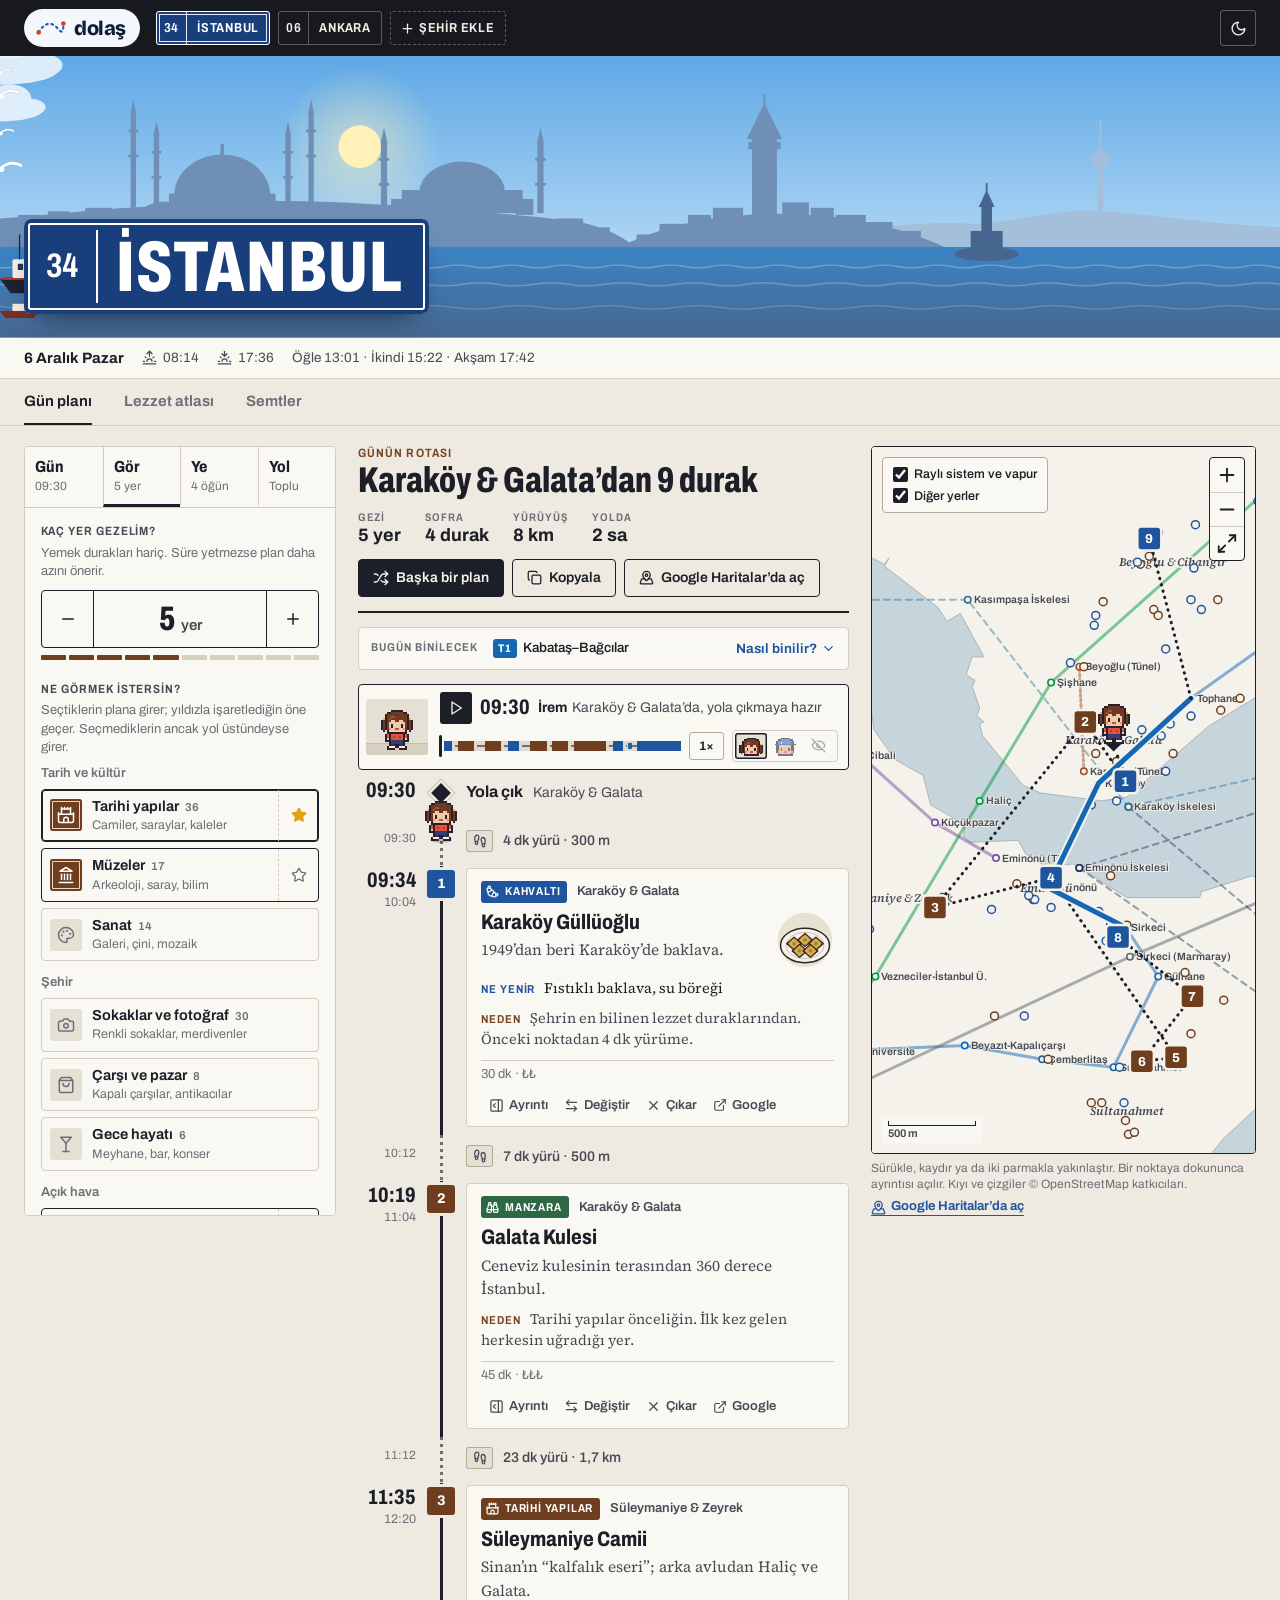
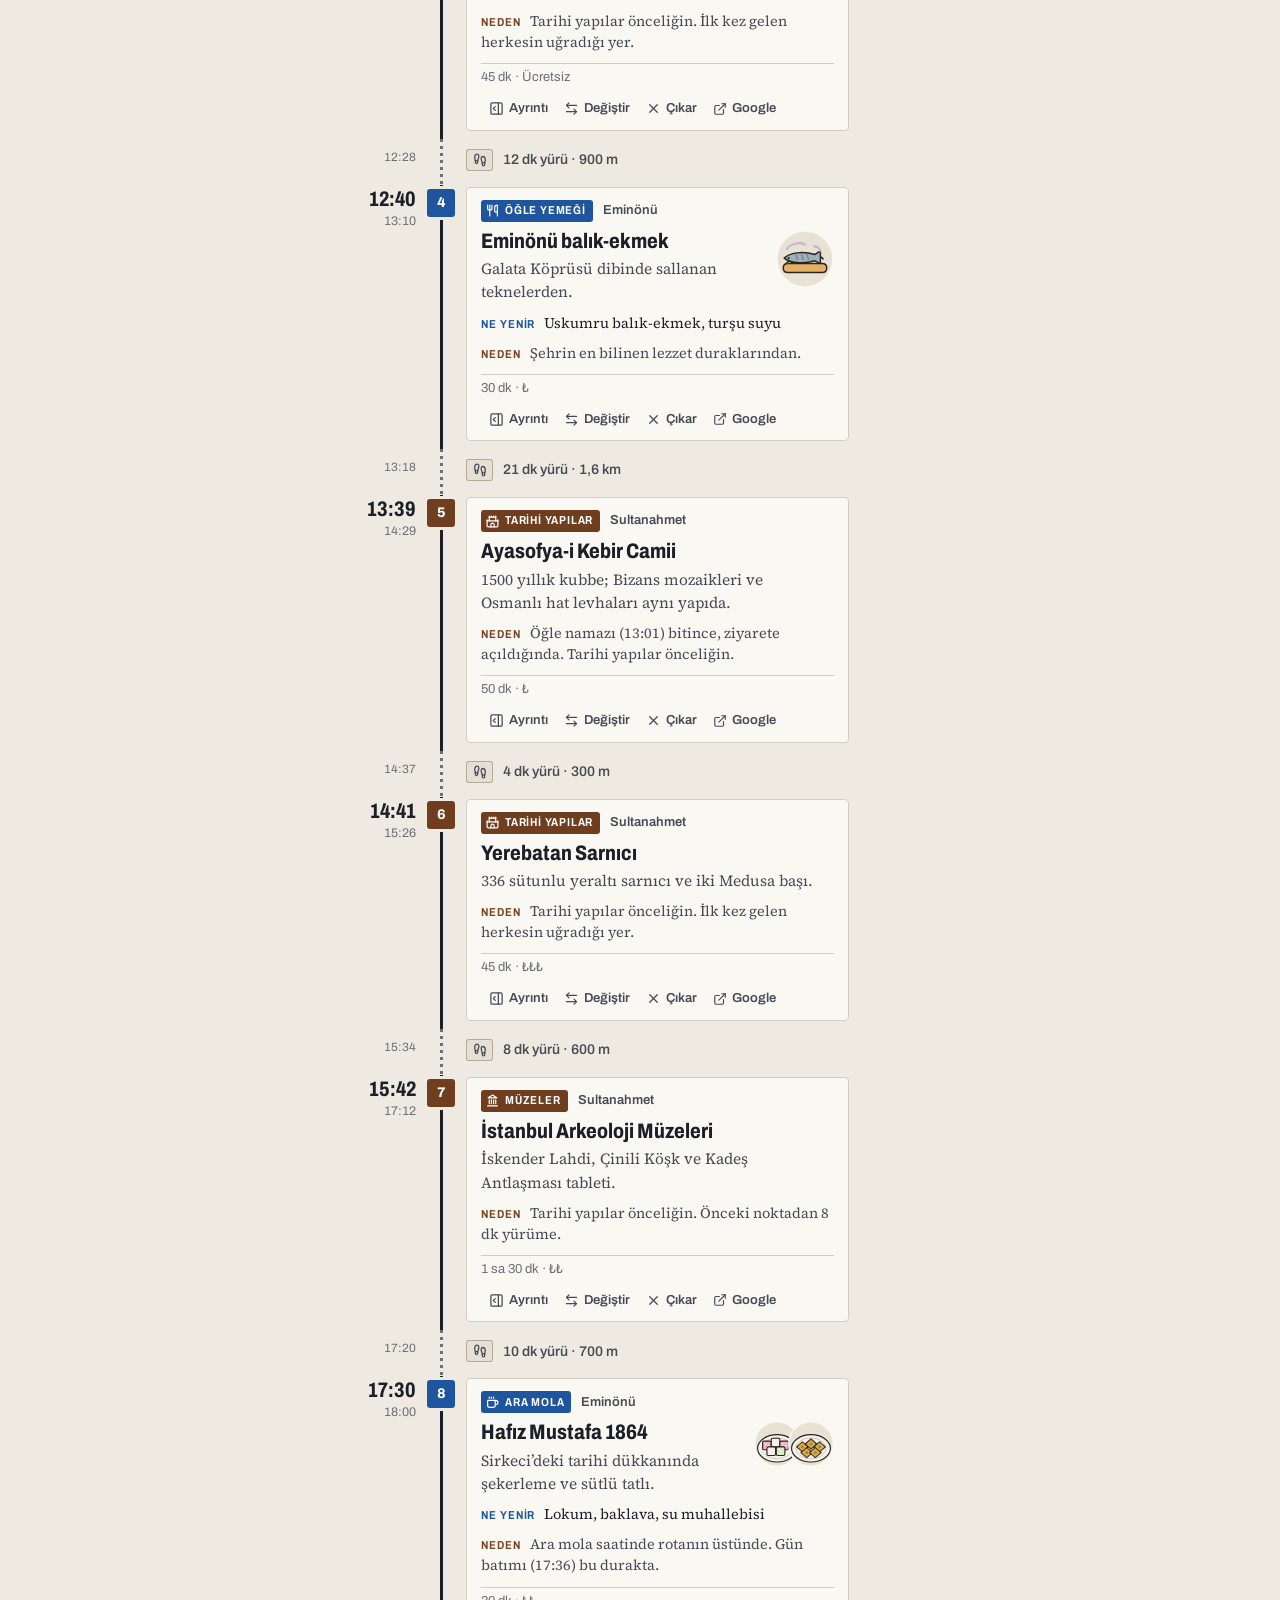
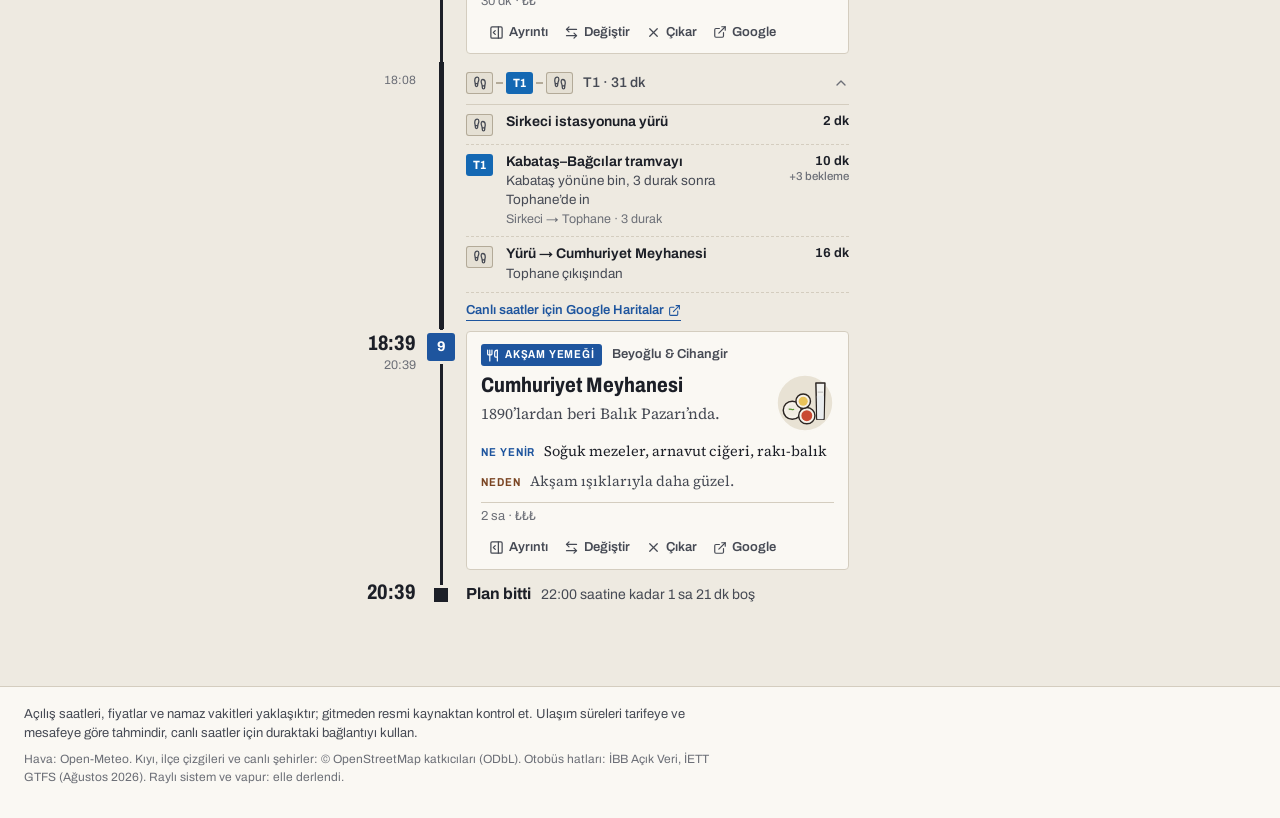
==== commit 95a409cd: "dolas: name the travel companions İrem and Deniz Co-Authored-By: Claude Opus 5.5 <noreply@anthropic." ====
--- a/dolas/index.html
+++ b/dolas/index.html
@@ -27,7 +27,7 @@
     <!-- Logo yazısı: yalnızca “dolaş” harfleri -->
     <link rel="stylesheet" href="https://fonts.googleapis.com/css2?family=Bricolage+Grotesque:opsz,wght@12..96,800&text=dola%C5%9F&display=swap" />
     <title>Dolaş Gün Planlayıcı</title>
-    <script type="module" crossorigin src="./assets/index-DXnNAvEQ.js"></script>
+    <script type="module" crossorigin src="./assets/index-Brgerr4m.js"></script>
     <link rel="stylesheet" crossorigin href="./assets/index-ZgVJjgP0.css">
   </head>
   <body>
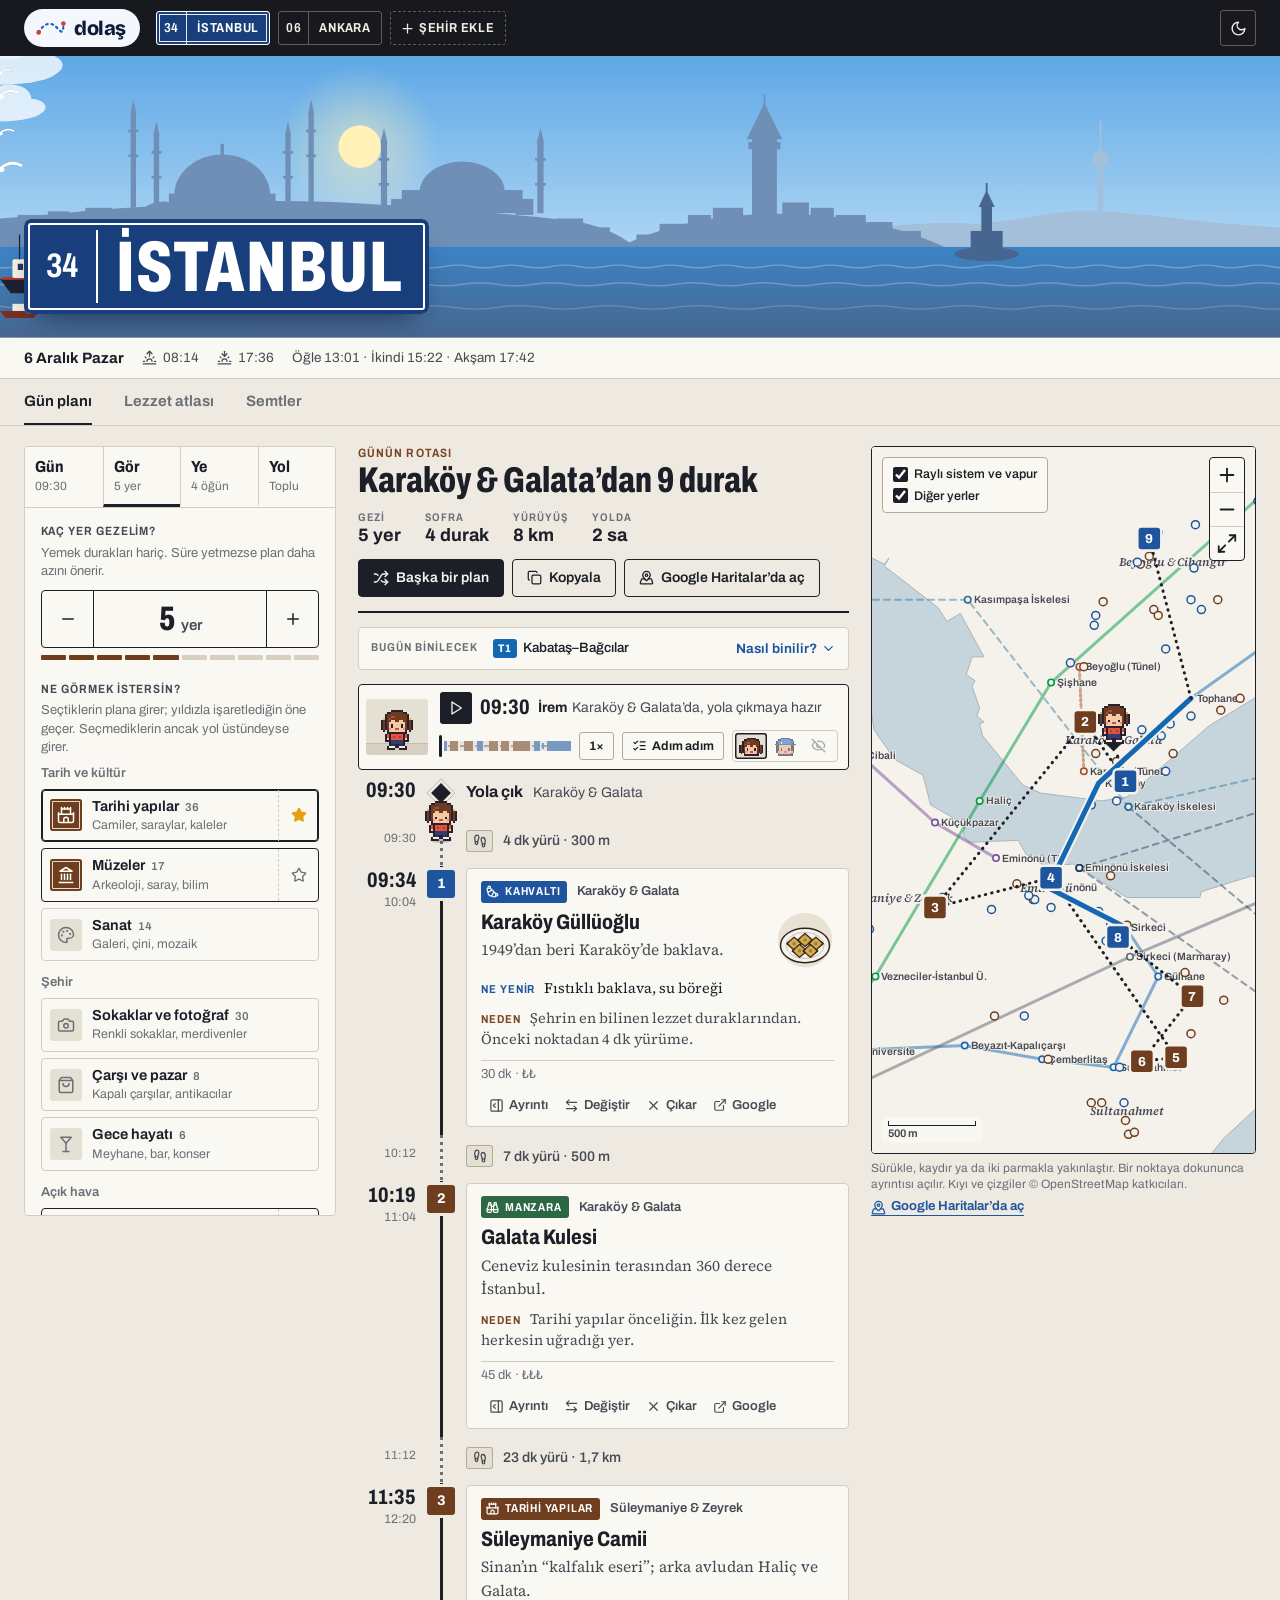
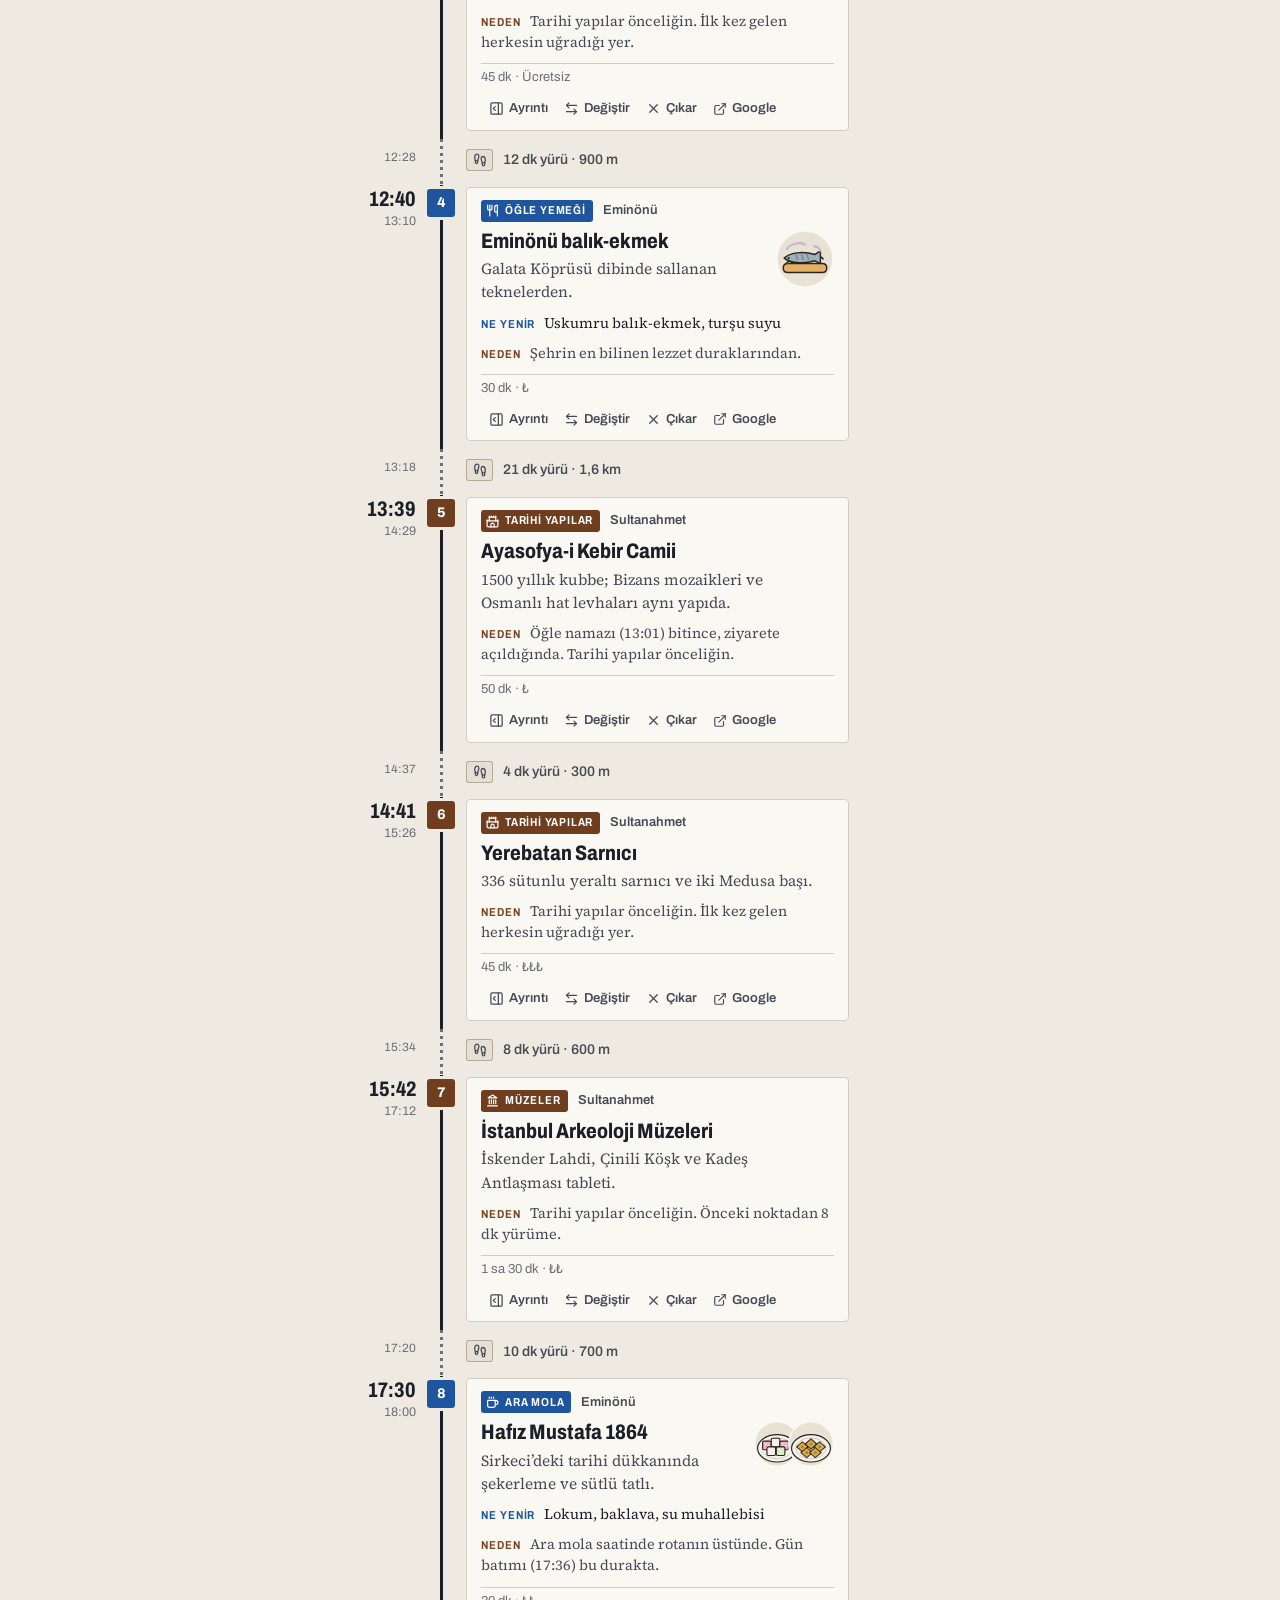
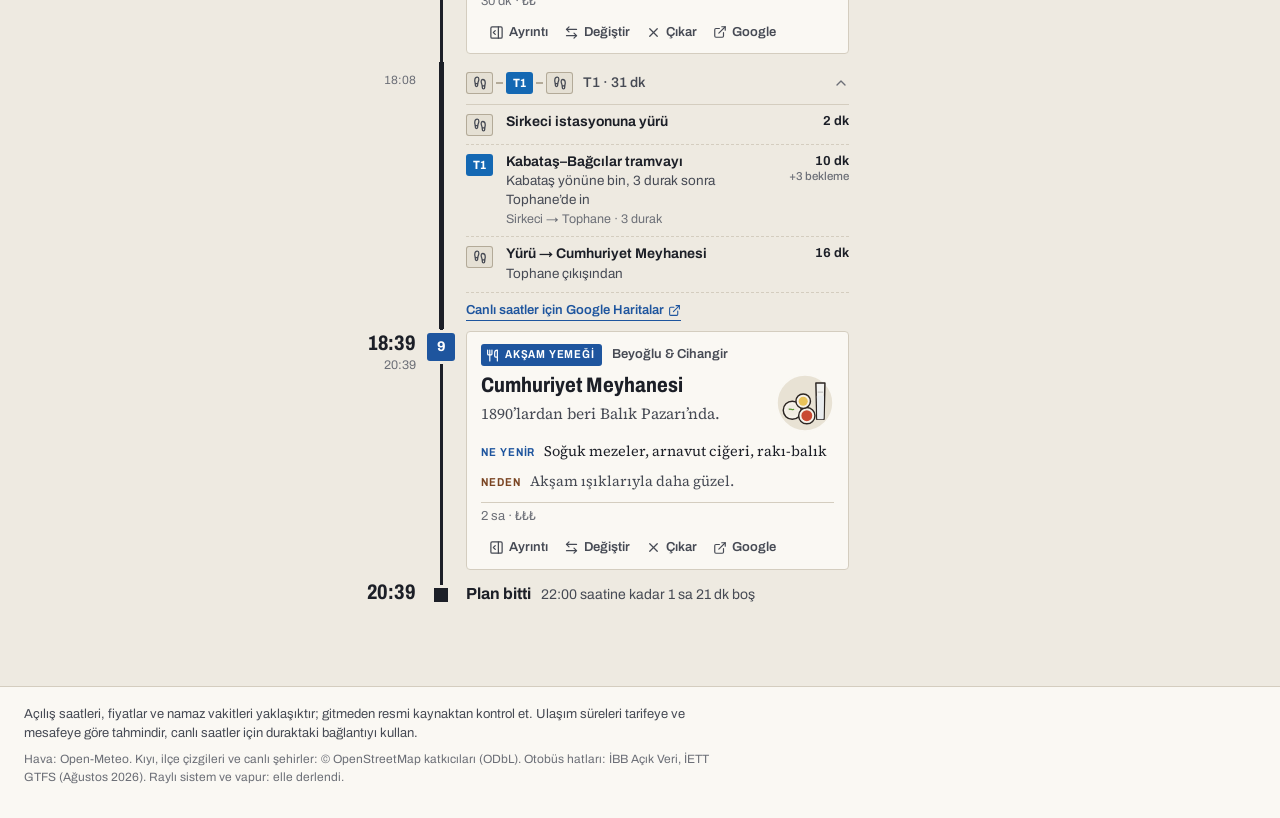
==== commit 7c3300fd: "dolas: step-by-step mode for the travel companion Co-Authored-By: Claude Opus 5.5 <noreply@anthropic" ====
--- a/dolas/index.html
+++ b/dolas/index.html
@@ -27,8 +27,8 @@
     <!-- Logo yazısı: yalnızca “dolaş” harfleri -->
     <link rel="stylesheet" href="https://fonts.googleapis.com/css2?family=Bricolage+Grotesque:opsz,wght@12..96,800&text=dola%C5%9F&display=swap" />
     <title>Dolaş Gün Planlayıcı</title>
-    <script type="module" crossorigin src="./assets/index-Brgerr4m.js"></script>
-    <link rel="stylesheet" crossorigin href="./assets/index-ZgVJjgP0.css">
+    <script type="module" crossorigin src="./assets/index-CGOwMY8M.js"></script>
+    <link rel="stylesheet" crossorigin href="./assets/index-Bpskj8Uu.css">
   </head>
   <body>
     <div id="root"></div>
--- a/dolas/assets/index-Bpskj8Uu.css
+++ b/dolas/assets/index-Bpskj8Uu.css
@@ -0,0 +1 @@
+:root{--f-sans: "Archivo", "Arial Narrow", "Helvetica Neue", Arial, system-ui, sans-serif;--f-serif: "Source Serif 4", "Iowan Old Style", "Palatino Linotype", Georgia, serif;--bg: #eeeae1;--surface: #faf8f3;--surface-2: #e5e0d4;--surface-3: #d7d0c1;--line: #d4cdbf;--line-2: #b3aa98;--ink: #1c1f27;--ink-2: #464a54;--ink-3: #6c6f77;--ink-inv: #f7f4ed;--bar: #17191f;--bar-ink: #f1ede4;--see: #6e3e1f;--see-text: #7a4523;--eat: #1e559e;--eat-text: #1e559e;--green: #2c6844;--night: #47387d;--sun: #e3a113;--sun-text: #8a5d00;--warn: #b0352b;--water: #c6d5dc;--land: #f5f2eb;--focus: #1e559e;--city: #183f7c;--plate: #e8e2d4;--brand-bg: #f4f7fb;--brand-ink: #0f1d3a;--brand-line: #1d5fc4;--brand-dot: #cf412b;--r: 4px;--shadow: 0 1px 0 rgb(28 31 39 / .05), 0 14px 30px -18px rgb(28 31 39 / .45);--top-h: 56px;--views-h: 46px;--sticky-top: calc(env(safe-area-inset-top, 0px) + var(--top-h) + var(--views-h));color-scheme:light}:root[data-city=ankara]{--city: #8a2c22;--brand-bg: #f7f5f0;--brand-ink: #24201a;--brand-line: #a65a17;--brand-dot: #c0262d}:root[data-city=generic]{--city: #2c6844;--brand-bg: #f2f8f7;--brand-ink: #102422;--brand-line: #0f766e;--brand-dot: #d1501f}@media(prefers-color-scheme:dark){:root:not([data-theme=light]){--bg: #111318;--surface: #191c23;--surface-2: #22262f;--surface-3: #2d323d;--line: #2e333e;--line-2: #4a505d;--ink: #ebe7de;--ink-2: #bcb8af;--ink-3: #8f8d88;--ink-inv: #14161b;--bar: #0b0c10;--bar-ink: #ebe7de;--see: #81492a;--see-text: #d39264;--eat: #2861b0;--eat-text: #84aeea;--green: #31744c;--night: #54449a;--sun: #f0b43c;--sun-text: #f0b43c;--warn: #e2665b;--water: #1b2831;--land: #1b1e25;--focus: #f0b43c;--plate: #d3cbbb;--shadow: 0 1px 0 rgb(0 0 0 / .4), 0 16px 34px -18px rgb(0 0 0 / .75);color-scheme:dark}}:root[data-theme=dark]{--bg: #111318;--surface: #191c23;--surface-2: #22262f;--surface-3: #2d323d;--line: #2e333e;--line-2: #4a505d;--ink: #ebe7de;--ink-2: #bcb8af;--ink-3: #8f8d88;--ink-inv: #14161b;--bar: #0b0c10;--bar-ink: #ebe7de;--see: #81492a;--see-text: #d39264;--eat: #2861b0;--eat-text: #84aeea;--green: #31744c;--night: #54449a;--sun: #f0b43c;--sun-text: #f0b43c;--warn: #e2665b;--water: #1b2831;--land: #1b1e25;--focus: #f0b43c;--plate: #d3cbbb;--shadow: 0 1px 0 rgb(0 0 0 / .4), 0 16px 34px -18px rgb(0 0 0 / .75);color-scheme:dark}@media(prefers-color-scheme:dark){:root:not([data-theme=light]){--brand-bg: #18233a;--brand-ink: #e7eefa;--brand-line: #6ea6ff;--brand-dot: #ff806a}:root[data-city=ankara]:not([data-theme=light]){--brand-bg: #272219;--brand-ink: #f1ece1;--brand-line: #e8954d;--brand-dot: #ff6a5f}:root[data-city=generic]:not([data-theme=light]){--brand-bg: #132321;--brand-ink: #e4f0ee;--brand-line: #43c3b3;--brand-dot: #ff8a52}}:root[data-theme=dark]{--brand-bg: #18233a;--brand-ink: #e7eefa;--brand-line: #6ea6ff;--brand-dot: #ff806a}:root[data-theme=dark][data-city=ankara]{--brand-bg: #272219;--brand-ink: #f1ece1;--brand-line: #e8954d;--brand-dot: #ff6a5f}:root[data-theme=dark][data-city=generic]{--brand-bg: #132321;--brand-ink: #e4f0ee;--brand-line: #43c3b3;--brand-dot: #ff8a52}*,*:before,*:after{box-sizing:border-box}html{-webkit-text-size-adjust:100%;text-size-adjust:100%}body{margin:0;background:var(--bg);color:var(--ink);font:400 15px/1.5 var(--f-sans);-webkit-font-smoothing:antialiased;text-rendering:optimizeLegibility}body:before{content:"";position:fixed;inset:0 0 auto;height:env(safe-area-inset-top,0px);z-index:50;background:var(--bar)}button,input,select,textarea{font:inherit;color:inherit}button{cursor:pointer;-webkit-tap-highlight-color:transparent}button:disabled{cursor:default;opacity:.4}a{color:inherit}h1,h2,h3,h4{text-wrap:balance}:where(button,a,input,select,summary,[tabindex]):focus-visible{outline:2.5px solid var(--focus);outline-offset:2px}::selection{background:var(--sun);color:#1c1f27}.app{min-height:100vh;display:flex;flex-direction:column}.topbar-in,.daybar-in,.views-in,.main,.foot-in,.hero-in{width:100%;max-width:1560px;margin-inline:auto;padding-left:max(16px,env(safe-area-inset-left,0px));padding-right:max(16px,env(safe-area-inset-right,0px))}@media(min-width:900px){.topbar-in,.daybar-in,.views-in,.main,.foot-in,.hero-in{padding-left:max(24px,env(safe-area-inset-left,0px));padding-right:max(24px,env(safe-area-inset-right,0px))}}.kicker{margin:0;font:650 12px/1.2 var(--f-sans);font-stretch:85%;letter-spacing:.09em;text-transform:uppercase;color:var(--see-text)}.btn{display:inline-flex;align-items:center;justify-content:center;gap:7px;min-height:38px;padding:0 14px;border:1.5px solid var(--ink);border-radius:var(--r);background:var(--ink);color:var(--ink-inv);font:600 14px/1 var(--f-sans);text-decoration:none;white-space:nowrap;transition:background .15s,color .15s,transform .1s}.btn:hover{background:color-mix(in srgb,var(--ink) 86%,var(--bg))}.btn:active{transform:translateY(1px)}.btn.line{background:transparent;color:var(--ink)}.btn.line:hover{background:var(--surface-2)}.btn.quiet{background:transparent;color:var(--ink-2);border-color:var(--line-2)}.btn.quiet:hover{color:var(--ink);border-color:var(--ink)}.icon-btn{display:inline-grid;place-items:center;width:34px;height:34px;flex:none;border:1.5px solid transparent;border-radius:var(--r);background:none;color:var(--ink-2)}.icon-btn:hover{border-color:var(--line-2);color:var(--ink)}.chip{display:inline-flex;align-items:center;height:32px;padding:0 11px;border:1.5px solid var(--line-2);border-radius:3px;background:var(--surface);font:600 13.5px/1 var(--f-sans)}.chip:hover{border-color:var(--ink)}.chip[aria-pressed=true]{background:var(--ink);border-color:var(--ink);color:var(--ink-inv)}.tag{display:inline-flex;align-items:center;height:20px;padding:0 6px;border:1px solid var(--line-2);border-radius:3px;font:600 11.5px/1 var(--f-sans);color:var(--ink-2);white-space:nowrap}.sign{display:inline-flex;align-items:center;justify-content:center;gap:6px;flex:none;color:#fff;border-radius:3px;font:650 11.5px/1 var(--f-sans);font-stretch:85%;letter-spacing:.07em;text-transform:uppercase;white-space:nowrap}.sign-see{--c: var(--see);background:var(--see)}.sign-eat{--c: var(--eat);background:var(--eat)}.sign-green{--c: var(--green);background:var(--green)}.sign-night{--c: var(--night);background:var(--night)}.sign-sm{height:22px;min-width:22px;padding:0 7px 0 5px}.sign-sm:not(:has(span)){padding:0}.sign-md{width:34px;height:34px;box-shadow:inset 0 0 0 2px var(--c),inset 0 0 0 3px #ffffffd9}.sign-lg{height:40px;min-width:40px;padding:0 10px;box-shadow:inset 0 0 0 2.5px var(--c),inset 0 0 0 4px #ffffffd9}.bullet{display:inline-grid;place-items:center;flex:none;min-width:27px;height:22px;padding:0 5px;border-radius:3px;color:#fff;font:750 12px/1 var(--f-sans);font-stretch:85%;letter-spacing:.02em}.bullet-sm{min-width:24px;height:19px;font-size:11px}.bullet-ferry{border-radius:3px 3px 9px 9px}.bullet-plain{background:var(--surface-2);color:var(--ink-2);box-shadow:inset 0 0 0 1px var(--line-2)}.bullet-taxi{background:var(--sun);color:#1c1f27;box-shadow:none}.topbar{position:sticky;top:env(safe-area-inset-top,0px);z-index:40;background:var(--bar);color:var(--bar-ink)}.topbar-in{display:flex;align-items:center;gap:14px;height:var(--top-h)}.brand{display:inline-flex;align-items:center;gap:8px;flex:none;height:38px;padding:0 14px 0 12px;border-radius:999px;background:var(--brand-bg);color:var(--brand-ink);font-family:"Bricolage Grotesque",var(--f-sans);font-weight:800;font-size:20px;line-height:1;letter-spacing:-.02em;text-decoration:none;transition:background .3s,color .3s}.brand-mark{width:30px;height:18px;fill:none;stroke:var(--brand-line);stroke-width:2.4;stroke-linecap:round;stroke-dasharray:2 4.2;transition:stroke .3s}.brand-mark circle{fill:var(--brand-dot);stroke:none}.city-nav{display:flex;gap:8px;min-width:0;flex:1;overflow-x:auto;scrollbar-width:none;padding:4px 2px}.city-nav::-webkit-scrollbar{display:none}.city-tab{display:inline-flex;align-items:stretch;flex:none;height:34px;padding:0;border:1.5px solid rgb(241 237 228 / .32);border-radius:3px;background:transparent;color:var(--bar-ink);font:650 13px/1 var(--f-sans);font-stretch:85%;letter-spacing:.06em;text-transform:uppercase;transition:background .15s,border-color .15s}.city-tab:hover{border-color:#f1ede4b3}.city-code{display:grid;place-items:center;min-width:30px;padding:0 6px;border-right:1.5px solid rgb(241 237 228 / .32);font-variant-numeric:tabular-nums}.city-name{display:grid;place-items:center;padding:0 10px;white-space:nowrap}.city-tab[aria-pressed=true]{background:var(--city);border-color:#fff;color:#fff;box-shadow:inset 0 0 0 2px var(--city),inset 0 0 0 3px #ffffffe6}.city-tab[aria-pressed=true] .city-code{border-right-color:#ffffffe6}.city-tab.add{align-items:center;gap:2px;padding-left:9px;border-style:dashed}.city-tab.add .city-name{padding-left:2px}.theme-btn{display:grid;place-items:center;width:36px;height:36px;flex:none;margin-left:auto;border:1.5px solid rgb(241 237 228 / .32);border-radius:3px;background:none;color:var(--bar-ink)}.theme-btn:hover{border-color:#f1ede4bf}.hero{position:relative;height:clamp(168px,22vw,290px);overflow:hidden;background:var(--surface-2)}.hero-in{position:relative;height:100%;display:flex;align-items:flex-end;padding-bottom:clamp(14px,2vw,24px);pointer-events:none;perspective:600px}.plate{display:inline-flex;align-items:stretch;max-width:100%;background:var(--city);color:#fff;border-radius:7px;box-shadow:inset 0 0 0 4px var(--city),inset 0 0 0 6px #fff,0 14px 28px -14px #0009;transform-origin:50% 0;pointer-events:auto}.plate-code{display:grid;place-items:center;margin:11px 0;padding:0 clamp(10px,1.4vw,18px) 0 clamp(14px,1.8vw,22px);border-right:2px solid #fff;font:700 clamp(20px,2.8vw,34px)/1 var(--f-sans);font-stretch:75%;font-variant-numeric:tabular-nums}.plate-name{min-width:0;padding:clamp(10px,1.3vw,16px) clamp(16px,2vw,26px) clamp(9px,1.1vw,13px) clamp(12px,1.5vw,18px);font:800 clamp(30px,5.6vw,72px)/.92 var(--f-sans);font-stretch:70%;letter-spacing:.015em;overflow-wrap:anywhere}.daybar{background:var(--surface);border-bottom:1px solid var(--line)}.daybar-in{display:flex;flex-wrap:wrap;align-items:center;gap:6px 18px;padding-block:10px;font-size:13.5px;color:var(--ink-2);font-variant-numeric:tabular-nums}.daybar-in>span{display:inline-flex;align-items:center;gap:6px}.daybar-date{font:700 15px/1.2 var(--f-sans);color:var(--ink)}.daybar-date:first-letter{text-transform:uppercase}.daybar-live{color:var(--green);font-weight:600}.views{background:var(--bg);border-bottom:1px solid var(--line)}.views-in{display:flex;gap:4px;height:var(--views-h);overflow-x:auto;scrollbar-width:none}.views-in::-webkit-scrollbar{display:none}.views button{position:relative;flex:none;padding:0 14px;border:0;background:none;font:650 15px/1 var(--f-sans);color:var(--ink-3)}.views button:first-child{padding-left:0}.views button:hover,.views button[aria-selected=true]{color:var(--ink)}.views-bar{position:absolute;left:14px;right:14px;bottom:-1px;height:3px;background:var(--ink)}.views button:first-child .views-bar{left:0}@media(min-width:861px){.views{position:sticky;top:calc(env(safe-area-inset-top,0px) + var(--top-h));z-index:30}}.main{flex:1;padding-block:20px 40px}.plan-layout{display:grid;grid-template-columns:312px minmax(0,1.12fr) minmax(0,.88fr);gap:22px;align-items:start}.col-settings{position:sticky;top:calc(var(--sticky-top) + 14px);max-height:calc(100vh - var(--sticky-top) - 28px);overflow-y:auto;scrollbar-width:thin;border:1px solid var(--line);border-radius:var(--r);background:var(--surface)}.col-board{min-width:0}.col-map{position:sticky;top:calc(var(--sticky-top) + 14px);height:calc(100vh - var(--sticky-top) - 28px);min-height:420px;min-width:0}.settings-toggle{display:none;align-items:center;gap:12px;width:100%;padding:12px 14px;border:0;background:none;text-align:left}.settings-toggle span{flex:1;min-width:0}.settings-toggle b{display:block;font:700 15px/1.2 var(--f-sans)}.settings-toggle small{display:block;color:var(--ink-3);font-size:13px;white-space:nowrap;overflow:hidden;text-overflow:ellipsis}.settings-toggle .chev{transition:transform .2s}.col-settings.open .settings-toggle .chev{transform:rotate(180deg)}.pane-switch{display:none}.settings-tabs{position:sticky;top:0;z-index:2;display:grid;grid-template-columns:repeat(4,minmax(0,1fr));background:var(--surface);border-bottom:1px solid var(--line)}.settings-tabs button{min-width:0;padding:11px 10px 9px;border:0;border-bottom:3px solid transparent;background:none;text-align:left}.settings-tabs button+button{border-left:1px solid var(--line)}.settings-tabs b{display:block;font:750 16px/1.15 var(--f-sans);font-stretch:85%}.settings-tabs small{display:block;margin-top:1px;font-size:12px;color:var(--ink-3);white-space:nowrap;overflow:hidden;text-overflow:ellipsis;font-variant-numeric:tabular-nums}.settings-tabs button[aria-selected=true]{border-bottom-color:var(--ink)}.settings-tabs button[aria-selected=false]:hover b{color:var(--see-text)}.settings-body{display:flex;flex-direction:column;gap:22px;padding:16px 16px 20px}.field h3{margin:0 0 9px;font:650 12px/1.2 var(--f-sans);font-stretch:85%;letter-spacing:.08em;text-transform:uppercase;color:var(--ink-2)}.field-hint{margin:-4px 0 10px;font-size:13px;line-height:1.4;color:var(--ink-3)}.field>input[type=date]{margin-top:8px}.chips{display:flex;flex-wrap:wrap;gap:6px}select,input[type=date]{width:100%;min-width:0;height:40px;padding:0 10px;border:1.5px solid var(--line-2);border-radius:var(--r);background:var(--surface);font:500 15px/1 var(--f-sans);font-variant-numeric:tabular-nums}select:hover,input[type=date]:hover{border-color:var(--ink)}.two{display:grid;grid-template-columns:1fr 1fr;gap:10px}.two label span{display:block;margin-bottom:4px;font-size:12.5px;color:var(--ink-3)}.row{display:flex;gap:8px}.square{display:grid;place-items:center;width:40px;height:40px;flex:none;border:1.5px solid var(--line-2);border-radius:var(--r);background:var(--surface)}.square:hover{border-color:var(--ink)}.daybox{display:grid;gap:8px;padding:12px;border:1.5px dashed var(--line-2);border-radius:var(--r);font-variant-numeric:tabular-nums}.daybox div{display:flex;justify-content:space-between;gap:10px;font-size:13.5px}.daybox span{color:var(--ink-3)}.daybox b{font-weight:650;text-align:right}.daybox p{margin:2px 0 0;font-size:12.5px;line-height:1.4;color:var(--ink-3)}.stepper{display:grid;grid-template-columns:52px 1fr 52px;align-items:stretch;height:58px;border:1.5px solid var(--ink);border-radius:var(--r);overflow:hidden}.stepper button{display:grid;place-items:center;border:0;background:none}.stepper button:first-child{border-right:1.5px solid var(--ink)}.stepper button:last-child{border-left:1.5px solid var(--ink)}.stepper button:not(:disabled):hover{background:var(--surface-2)}.stepper output{display:flex;align-items:baseline;justify-content:center;gap:6px;align-self:center}.stepper output b{font:800 34px/1 var(--f-sans);font-stretch:72%;font-variant-numeric:tabular-nums}.stepper output span{font-weight:600;color:var(--ink-2)}.ticks{display:grid;grid-template-columns:repeat(10,1fr);gap:3px;margin-top:7px}.ticks i{height:5px;border-radius:1px;background:var(--surface-3);transition:background .2s}.ticks i.on{background:var(--see)}.tile-group+.tile-group{margin-top:14px}.tile-group h4{margin:0 0 7px;font:600 13px/1.2 var(--f-sans);color:var(--ink-3)}.tiles{display:grid;grid-template-columns:repeat(auto-fill,minmax(min(100%,250px),1fr));gap:6px}.tile{display:grid;grid-template-columns:minmax(0,1fr) 40px;min-width:0;border:1.5px solid var(--line);border-radius:var(--r);background:var(--surface);transition:border-color .15s,box-shadow .15s}.tile:hover{border-color:var(--line-2)}.tile.on{border-color:var(--ink)}.tile.prio{box-shadow:inset 0 0 0 1px var(--ink)}.tile-main{display:grid;grid-template-columns:auto minmax(0,1fr);align-items:center;gap:10px;width:100%;padding:8px 4px 8px 8px;border:0;background:none;text-align:left}.tile-icon{display:grid;place-items:center;width:32px;height:32px;border-radius:3px;background:var(--surface-2);color:var(--ink-3);transition:background .15s,color .15s}.tile-see.on .tile-icon{background:var(--see);color:#fff;box-shadow:inset 0 0 0 2px var(--see),inset 0 0 0 3px #fffc}.tile-eat .tile-icon{width:36px;height:36px;background:none;filter:grayscale(.9) opacity(.55);transition:filter .2s}.tile-eat.on .tile-icon{filter:none}.tile-text{min-width:0}.tile-text b{display:flex;align-items:baseline;gap:6px;font:650 14.5px/1.2 var(--f-sans)}.tile-text small{display:block;margin-top:2px;font-size:12.5px;line-height:1.3;color:var(--ink-3)}.tile-count{font:600 11.5px/1 var(--f-sans);color:var(--ink-3);font-variant-numeric:tabular-nums}.tile-star{display:grid;place-items:center;border:0;border-left:1px dashed var(--line);background:none;color:var(--ink-3)}.tile-star:disabled{opacity:0}.tile-star:not(:disabled):hover{color:var(--ink);background:var(--surface-2)}.tile.prio .tile-star{color:var(--sun)}.range-ends{display:flex;justify-content:space-between;gap:12px;margin-top:6px;font-size:12.5px;color:var(--ink-3)}input[type=range]{width:100%;height:26px;margin:0;background:none;-webkit-appearance:none;-moz-appearance:none;appearance:none}input[type=range]::-webkit-slider-runnable-track{height:4px;border-radius:2px;background:var(--surface-3)}input[type=range]::-moz-range-track{height:4px;border-radius:2px;background:var(--surface-3)}input[type=range]::-webkit-slider-thumb{-webkit-appearance:none;width:18px;height:22px;margin-top:-9px;border-radius:3px;border:2px solid var(--surface);background:var(--ink);box-shadow:0 0 0 1px var(--ink)}input[type=range]::-moz-range-thumb{width:14px;height:18px;border-radius:3px;border:2px solid var(--surface);background:var(--ink);box-shadow:0 0 0 1px var(--ink)}.mustlist{list-style:none;margin:0;padding:0;border-top:1px solid var(--line)}.mustlist li{display:flex;align-items:center;justify-content:space-between;gap:8px;padding:4px 0 4px 2px;border-bottom:1px solid var(--line);font-weight:600;font-size:14px}.switches{border-top:1px solid var(--line)}.switch-row{display:grid;grid-template-columns:auto minmax(0,1fr) auto;align-items:center;gap:10px;width:100%;padding:9px 0;border:0;border-bottom:1px solid var(--line);background:none;text-align:left}.field>.switch-row{border-top:1px solid var(--line);grid-template-columns:auto minmax(0,1fr)}.field>.switch-row .switch-detail{grid-column:2;text-align:left}.switch{position:relative;width:36px;height:20px;border-radius:3px;background:var(--surface-3);transition:background .18s}.switch:after{content:"";position:absolute;top:3px;left:3px;width:14px;height:14px;border-radius:2px;background:var(--surface);box-shadow:0 1px 2px #00000040;transition:transform .18s}.switch-row[aria-checked=true] .switch{background:var(--ink)}.switch-row[aria-checked=true] .switch:after{transform:translate(16px)}.switch-label{font-weight:600;font-size:14.5px}.switch-detail{font-size:12.5px;color:var(--ink-3);font-variant-numeric:tabular-nums;text-align:right}.cells{display:grid;grid-auto-flow:column;grid-auto-columns:minmax(0,1fr);border:1.5px solid var(--ink);border-radius:var(--r);overflow:hidden}.cells button{padding:9px 4px;border:0;border-left:1.5px solid var(--ink);background:none;font:650 14px/1.15 var(--f-sans);font-variant-numeric:tabular-nums}.cells button:first-child{border-left:0}.cells button:hover{background:var(--surface-2)}.cells button[aria-checked=true]{background:var(--ink);color:var(--ink-inv)}.cells small{display:block;margin-top:2px;font-size:11.5px;font-weight:500;opacity:.75}.radios{display:flex;flex-direction:column;border:1.5px solid var(--line);border-radius:var(--r);overflow:hidden}.radio-row{display:flex;align-items:flex-start;gap:10px;padding:10px 12px;border:0;border-top:1px solid var(--line);background:none;text-align:left}.radio-row:first-child{border-top:0}.radio-row>svg{flex:none;margin-top:1px;color:var(--ink-3)}.radio-row b{display:block;font:650 14.5px/1.25 var(--f-sans)}.radio-row small{display:block;margin-top:2px;font-size:12.5px;line-height:1.35;color:var(--ink-3)}.radio-row:hover{background:var(--surface-2)}.radio-row[aria-checked=true]{background:var(--surface-2);box-shadow:inset 4px 0 0 var(--ink)}.radio-row[aria-checked=true]>svg{color:var(--ink)}.dish-picks{display:grid;grid-template-columns:repeat(2,minmax(0,1fr));gap:6px}.dish-pick{position:relative;display:flex;align-items:center;gap:8px;min-width:0;padding:5px 8px 5px 5px;border:1.5px solid var(--line);border-radius:var(--r);background:var(--surface);text-align:left;font:600 13px/1.2 var(--f-sans)}.dish-pick:hover{border-color:var(--line-2)}.dish-pick[aria-pressed=true]{border-color:var(--ink);box-shadow:inset 0 0 0 1px var(--ink)}.dish-pick[aria-pressed=true]:after{content:"";position:absolute;top:-1.5px;right:-1.5px;width:0;height:0;border-top:14px solid var(--ink);border-left:14px solid transparent;border-top-right-radius:var(--r)}.dish-pick span{min-width:0}.dish-art{display:block;flex:none}.dish-art-bg{fill:var(--plate)}.board-head{display:flex;flex-wrap:wrap;align-items:flex-end;justify-content:space-between;gap:12px 18px;padding-bottom:14px;border-bottom:2px solid var(--ink)}.board-title{flex-basis:100%}.board-title h2{margin:3px 0 0;font:800 clamp(28px,2.8vw,38px)/1 var(--f-sans);font-stretch:72%}.board-actions{display:flex;flex-wrap:wrap;gap:8px}.stats{display:flex;flex-wrap:wrap;flex:1 1 auto;gap:6px 24px;margin:0}.stats dt{font:650 11px/1.2 var(--f-sans);font-stretch:85%;letter-spacing:.09em;text-transform:uppercase;color:var(--ink-3)}.stats dd{margin:1px 0 0;font:700 18px/1.2 var(--f-sans);font-variant-numeric:tabular-nums;white-space:nowrap}.edited{margin:12px 0 0;padding:8px 10px;border-radius:var(--r);background:var(--surface-2);font-size:13.5px;color:var(--ink-2)}.lines{margin-top:14px;border:1px solid var(--line);border-radius:var(--r);background:var(--surface)}.lines-row{display:flex;flex-wrap:wrap;align-items:center;gap:8px 14px;padding:9px 12px}.lines-label{font:650 11.5px/1.2 var(--f-sans);font-stretch:85%;letter-spacing:.09em;text-transform:uppercase;color:var(--ink-3)}.lines-list{display:flex;flex-wrap:wrap;gap:6px 14px;flex:1;min-width:0;margin:0;padding:0;list-style:none}.lines-list li{display:inline-flex;align-items:center;gap:6px;font-size:13.5px;font-weight:550;white-space:nowrap}.lines-none{color:var(--ink-3)}.lines-how{display:inline-flex;align-items:center;gap:4px;margin-left:auto;padding:4px 0;border:0;background:none;font:650 13.5px/1 var(--f-sans);color:var(--eat-text)}.lines-how svg{transition:transform .2s}.lines-how[aria-expanded=true] svg{transform:rotate(180deg)}.howto{overflow:hidden;border-top:1px dashed var(--line-2)}.howto-card{display:flex;align-items:center;gap:8px;margin:12px 12px 4px;font-size:14px}.howto ol{display:grid;grid-template-columns:repeat(auto-fit,minmax(min(100%,230px),1fr));gap:12px 20px;margin:0;padding:8px 12px 10px;list-style:none;counter-reset:how}.howto li{display:grid;align-content:start;grid-template-columns:24px minmax(0,1fr);gap:1px 9px;counter-increment:how}.howto li:before{content:counter(how);grid-row:span 2;display:grid;place-items:center;width:22px;height:22px;border-radius:3px;background:var(--eat);color:#fff;font:700 12px/1 var(--f-sans)}.howto li b{font-size:14px}.howto li span{font-size:13.5px;line-height:1.45;color:var(--ink-2)}.howto-src{margin:0;padding:0 12px 11px;font-size:12px;color:var(--ink-3)}.board-body{margin-top:6px}.tl{margin:0;padding:0;list-style:none}.tl>li{display:grid;grid-template-columns:58px 30px minmax(0,1fr);column-gap:10px}.tl-time{padding-top:3px;text-align:right;font-variant-numeric:tabular-nums;color:var(--ink-3);font-size:12.5px}.tl-time b{display:block;font:750 21px/1.05 var(--f-sans);font-stretch:78%;color:var(--ink)}.tl-time small{display:block;margin-top:2px;font-size:12.5px;color:var(--ink-3)}.tl-rail{position:relative;display:flex;justify-content:center}.tl-rail:before{content:"";position:absolute;top:0;bottom:0;left:50%;width:3px;margin-left:-1.5px;background:var(--ink)}.tl-edge:first-child .tl-rail:before{top:14px}.tl-edge.end .tl-rail:before{bottom:auto;height:14px}.tl-dot{position:relative;z-index:1;width:14px;height:14px;margin-top:7px;background:var(--ink);border:3px solid var(--bg);box-sizing:content-box}.tl-dot.start{transform:rotate(45deg)}.tl-edge{min-height:44px}.tl-edge-text{display:flex;flex-wrap:wrap;align-items:baseline;gap:2px 10px;padding:6px 0 10px;min-width:0}.tl-edge-text b{font:700 16px/1.3 var(--f-sans)}.tl-edge-text span{color:var(--ink-2);font-size:14px}.tl-note{flex-basis:100%;margin:6px 0 0;padding:9px 11px;border-radius:var(--r);border:1.5px dashed var(--line-2);font-size:13.5px;line-height:1.45;color:var(--ink-2)}.tl-leg .tl-time{padding-top:9px;font-size:12px}.tl-leg.mode-yuruyus .tl-rail:before{background:repeating-linear-gradient(to bottom,var(--ink-3) 0 3px,transparent 3px 7px)}.tl-leg.mode-toplu .tl-rail:before,.tl-leg.mode-vapur .tl-rail:before{width:5px;margin-left:-2.5px}.tl-leg.mode-vapur .tl-rail:before{background:#2a6f97}.tl-leg.mode-taksi .tl-rail:before{width:5px;margin-left:-2.5px;background:var(--sun)}.leg{min-width:0;padding:4px 0 8px}.leg-sum{display:flex;align-items:center;gap:10px;width:100%;min-height:34px;padding:3px 0;border:0;background:none;text-align:left;color:var(--ink-2);font:550 14px/1.25 var(--f-sans)}button.leg-sum:hover .leg-text{color:var(--ink);text-decoration:underline;text-underline-offset:3px}.leg-icons{display:inline-flex;align-items:center;gap:3px;flex:none}.leg-sep{width:7px;height:1.5px;background:var(--line-2)}.leg-text{min-width:0;font-variant-numeric:tabular-nums}.leg-chev{flex:none;margin-left:auto;color:var(--ink-3);transition:transform .2s}.leg-sum[aria-expanded=true] .leg-chev{transform:rotate(180deg)}.leg-detail{overflow:hidden}.steps{margin:4px 0 0;padding:0;list-style:none;border-top:1px solid var(--line)}.step{display:grid;grid-template-columns:30px minmax(0,1fr) auto;align-items:start;gap:10px;padding:8px 0;border-bottom:1px dashed var(--line)}.step>.bullet{justify-self:start;margin-top:1px}.step-text b{display:block;font:650 14px/1.3 var(--f-sans)}.step-text span{display:block;margin-top:1px;font-size:13.5px;line-height:1.4;color:var(--ink-2)}.step-text .step-route{font-size:12.5px;color:var(--ink-3)}.step-route i{font-style:normal}.step-min{font:650 13px/1.25 var(--f-sans);text-align:right;font-variant-numeric:tabular-nums;white-space:nowrap}.step-min small{display:block;font-size:11.5px;font-weight:500;color:var(--ink-3)}.leg-note{margin:6px 0 0;font-size:12.5px;color:var(--ink-3)}.leg-live{display:inline-flex;align-items:center;gap:4px;margin-top:8px;font-size:13px;font-weight:600;color:var(--eat-text);text-decoration:none;border-bottom:1px solid currentColor}.tl-wait p,.tl-sun p{display:flex;align-items:center;gap:7px;margin:0;padding:6px 0 10px;font-size:13.5px;color:var(--ink-2)}.tl-wait .tl-time,.tl-sun .tl-time{padding-top:7px;font-size:12px}.tl-wait .tl-rail:before{background:repeating-linear-gradient(to bottom,var(--line-2) 0 2px,transparent 2px 5px)}.tl-sun p{font-weight:650;color:var(--sun-text);border-top:2px solid var(--sun);margin-top:13px;padding-top:6px}.tl-sun .tl-time{color:var(--sun-text);font-weight:700}.tl-sun .tl-rail:after{content:"";position:absolute;top:8px;left:50%;width:12px;height:12px;margin-left:-6px;border-radius:50%;background:var(--sun);box-shadow:0 0 0 3px var(--bg)}.tl-num{position:relative;z-index:1;display:grid;place-items:center;width:28px;height:28px;margin-top:4px;border-radius:3px;background:var(--see);color:#fff;font:750 14px/1 var(--f-sans);font-style:normal;font-variant-numeric:tabular-nums;box-shadow:0 0 0 3px var(--bg);transition:transform .15s,background .15s}.kind-eat .tl-num{background:var(--eat)}.tl-stop.on .tl-num{background:var(--ink);color:var(--ink-inv);transform:scale(1.1)}.stop{min-width:0;margin:2px 0 8px;padding:12px 14px 4px;border:1px solid var(--line);border-radius:var(--r);background:var(--surface);transition:border-color .15s,box-shadow .15s}.tl-stop.on .stop{border-color:var(--ink);box-shadow:var(--shadow)}.stop-kicker{display:flex;flex-wrap:wrap;align-items:center;gap:6px 10px;font-size:13px;color:var(--ink-3)}.stop-area{font-weight:600;color:var(--ink-2)}.stop-main{display:grid;grid-template-columns:minmax(0,1fr) auto;gap:12px;align-items:start}.stop-copy{min-width:0}.stop h3{margin:8px 0 4px;font:750 21px/1.12 var(--f-sans);font-stretch:82%}.stop h3 button{padding:0;border:0;background:none;text-align:left;font:inherit;text-decoration:underline;text-decoration-color:transparent;text-underline-offset:4px;text-decoration-thickness:2px;transition:text-decoration-color .15s}.stop h3 button:hover{text-decoration-color:var(--line-2)}.stop-desc{margin:0;font:400 15.5px/1.5 var(--f-serif);color:var(--ink-2)}.stop-plates{display:flex;margin-top:8px;padding:0;border:0;background:none}.stop-plates .dish-art+.dish-art{margin-left:-12px}.stop-plates .dish-art-bg{stroke:var(--surface);stroke-width:2}.stop-dish,.stop-why{margin:9px 0 0;font:400 14.5px/1.45 var(--f-serif);color:var(--ink)}.stop-dish b,.stop-why b{margin-right:6px;font:650 11.5px/1 var(--f-sans);font-stretch:85%;letter-spacing:.08em;text-transform:uppercase;color:var(--eat-text)}.stop-why{color:var(--ink-2)}.stop-why b{color:var(--see-text)}.stop-warn{display:flex;align-items:center;gap:6px;margin:9px 0 0;font-size:13.5px;font-weight:600;color:var(--warn)}.stop-foot{display:flex;flex-wrap:wrap;align-items:center;justify-content:space-between;gap:4px 12px;margin-top:10px;padding-top:4px;border-top:1px solid var(--line)}.stop-meta{font-size:13px;color:var(--ink-3);font-variant-numeric:tabular-nums}.stop-actions{display:flex;flex-wrap:wrap;margin-right:-8px}.act{display:inline-flex;align-items:center;gap:5px;min-height:34px;padding:0 8px;border:0;border-radius:3px;background:none;font:600 13px/1 var(--f-sans);color:var(--ink-2);text-decoration:none}.act:hover,.act.on{color:var(--ink);background:var(--surface-2)}.swap{overflow:hidden}.swap-title{margin:8px 0 6px;font:650 12px/1.2 var(--f-sans);font-stretch:85%;letter-spacing:.08em;text-transform:uppercase;color:var(--ink-3)}.swap ul{margin:0 0 10px;padding:0;list-style:none;border-top:1px solid var(--line)}.swap button{display:grid;grid-template-columns:auto minmax(0,1fr) auto;align-items:center;gap:10px;width:100%;padding:8px 2px;border:0;border-bottom:1px solid var(--line);background:none;text-align:left}.swap button:hover{background:var(--surface-2)}.swap-main b{display:block;font:650 14.5px/1.25 var(--f-sans)}.swap-main small{display:block;font-size:12.5px;color:var(--ink-3);font-variant-numeric:tabular-nums}.swap-cta{font:650 12.5px/1 var(--f-sans);color:var(--eat-text)}.empty{padding:28px 18px;border:1.5px dashed var(--line-2);border-radius:var(--r);text-align:center;color:var(--ink-2)}.empty h3{margin:0 0 6px;font:700 18px/1.3 var(--f-sans);color:var(--ink)}.empty p{margin:0;font:15px/1.5 var(--f-serif)}.mapview{display:flex;flex-direction:column;height:100%}.mapview-canvas{position:relative;flex:1;min-height:300px;overflow:hidden;border:1.5px solid var(--ink);border-radius:var(--r);background:var(--water);touch-action:none;cursor:grab;user-select:none;-webkit-user-select:none}.mapview-canvas:active{cursor:grabbing}.mapview-canvas svg{display:block;width:100%;height:100%}.m-water{fill:var(--water)}.m-land{fill:var(--land);stroke:color-mix(in srgb,var(--water) 55%,var(--ink) 20%);stroke-width:1;vector-effect:non-scaling-stroke}.m-district{fill:none;stroke:var(--line-2);stroke-width:1;stroke-dasharray:3 4;opacity:.7;vector-effect:non-scaling-stroke}.m-district-label{fill:var(--ink-3);opacity:.45;font-family:var(--f-sans);font-weight:700;text-anchor:middle;pointer-events:none}.m-line{fill:none;stroke-width:3;stroke-linecap:round;stroke-linejoin:round;opacity:.5;vector-effect:non-scaling-stroke}.m-line.ferry{stroke-width:2;stroke-dasharray:6 5;opacity:.45}.m-line.funicular,.m-line.cable{stroke-dasharray:2 3}.m-station{fill:var(--land)}.m-station-label{fill:var(--ink-2);font-family:var(--f-sans);font-weight:600;pointer-events:none;paint-order:stroke;stroke:var(--land);stroke-width:.15em}.m-area{fill:var(--ink-2);font-family:var(--f-serif);font-style:italic;font-weight:600;text-anchor:middle;paint-order:stroke;stroke:var(--land);stroke-linejoin:round;pointer-events:none}.m-dot{fill:var(--land);stroke:var(--see);cursor:pointer;transition:r .15s}.m-dot.eat{stroke:var(--eat)}.m-dot:hover,.m-dot.on{fill:var(--ink);stroke:var(--land)}.m-leg{animation:m-leg-in .7s ease both}@keyframes m-leg-in{0%{opacity:0}}.m-walk{fill:none;stroke:var(--ink);stroke-width:3;stroke-dasharray:.5 6;stroke-linecap:round;vector-effect:non-scaling-stroke}.m-casing{fill:none;stroke:var(--land);stroke-width:9;stroke-linecap:round;stroke-linejoin:round;vector-effect:non-scaling-stroke}.m-ride{fill:none;stroke-width:5;stroke-linecap:round;stroke-linejoin:round;vector-effect:non-scaling-stroke}.m-ride.ferry{stroke-dasharray:9 6;stroke-linecap:butt}.m-ride.approx{stroke-width:4;stroke-dasharray:1 8}.m-taxi{fill:none;stroke:var(--sun);stroke-width:4;stroke-dasharray:10 5;vector-effect:non-scaling-stroke}.m-transfer{fill:none;stroke:var(--ink-2);stroke-width:2;stroke-dasharray:2 4;vector-effect:non-scaling-stroke}.m-start rect{fill:var(--ink);stroke:var(--land);stroke-width:3}.m-pin{cursor:pointer}.m-pin rect{fill:var(--see);stroke:var(--land);stroke-width:2.5;transition:fill .15s}.m-pin.eat rect{fill:var(--eat)}.m-pin:hover rect,.m-pin.on rect{fill:var(--ink)}.m-pin text{fill:#fff;font:750 13px var(--f-sans);text-anchor:middle;pointer-events:none}.m-pin.on text{fill:var(--ink-inv)}.m-pin text.m-pin-label{fill:var(--ink);text-anchor:start;font-size:13.5px;paint-order:stroke;stroke:var(--land);stroke-width:4px;stroke-linejoin:round}.map-tools{position:absolute;top:10px;right:10px;display:flex;flex-direction:column;border:1.5px solid var(--ink);border-radius:var(--r);overflow:hidden;background:var(--surface)}.map-tools button{display:grid;place-items:center;width:34px;height:34px;border:0;background:none}.map-tools button+button{border-top:1px solid var(--line)}.map-tools button:hover{background:var(--surface-2)}.map-layers{position:absolute;top:10px;left:10px;display:flex;flex-direction:column;gap:3px;padding:7px 10px;border:1px solid var(--line-2);border-radius:var(--r);background:var(--surface);font-size:12.5px;font-weight:550}.map-layers label{display:flex;align-items:center;gap:6px;cursor:pointer}.map-layers input{width:15px;height:15px;margin:0;accent-color:var(--ink)}.map-scale{position:absolute;left:10px;bottom:10px;display:flex;flex-direction:column;gap:2px;padding:4px 6px;border-radius:3px;background:color-mix(in srgb,var(--surface) 85%,transparent);font:650 11px/1 var(--f-sans);color:var(--ink-2);pointer-events:none}.map-scale span{display:block;height:5px;border:1.5px solid var(--ink);border-top:0}.map-foot{display:flex;flex-wrap:wrap;align-items:center;justify-content:space-between;gap:6px 14px;margin-top:6px}.map-note{flex:1 1 260px;margin:0;font-size:12px;line-height:1.4;color:var(--ink-3)}.map-gmaps{display:inline-flex;align-items:center;gap:5px;font:650 13px/1.2 var(--f-sans);color:var(--eat-text);text-decoration:none;border-bottom:1px solid currentColor;white-space:nowrap}.route-parts{display:inline-flex;flex-wrap:wrap;gap:8px}.sheet-layer{position:fixed;top:0;right:0;bottom:0;left:0;z-index:60;display:flex;justify-content:flex-end;background:#0e10156b}.place-sheet>*{flex-shrink:0}.place-sheet{display:flex;flex-direction:column;gap:14px;width:min(470px,100%);height:100%;overflow-y:auto;overscroll-behavior:contain;padding:calc(env(safe-area-inset-top,0px) + 14px) max(20px,env(safe-area-inset-right,0px)) calc(env(safe-area-inset-bottom,0px) + 20px) 20px;background:var(--bg);border-left:2px solid var(--ink);box-shadow:-18px 0 40px -24px #00000080}.ps-head{display:flex;align-items:center;justify-content:space-between;gap:10px}.ps-kicker{display:flex;flex-wrap:wrap;align-items:center;gap:6px 9px;min-width:0;font-size:13px;font-weight:600;color:var(--ink-2)}.ps-title{margin:0;font:800 31px/1.04 var(--f-sans);font-stretch:76%}.ps-inplan{margin:-6px 0 0;font:650 13.5px/1.3 var(--f-sans);color:var(--see-text);font-variant-numeric:tabular-nums}.ps-desc{margin:0;font:400 16.5px/1.55 var(--f-serif)}.ps-embed{aspect-ratio:16 / 10;max-width:100%;overflow:hidden;border:1.5px solid var(--ink);border-radius:var(--r);background:var(--surface-2)}.ps-embed iframe{display:block;width:100%;height:100%;border:0}.ps-links{display:grid;grid-template-columns:1fr 1fr;gap:8px}.ps-section h3{margin:0 0 10px;padding-bottom:6px;border-bottom:1px solid var(--line);font:650 12px/1.2 var(--f-sans);font-stretch:85%;letter-spacing:.09em;text-transform:uppercase;color:var(--ink-2)}.ps-dishes{display:grid;gap:10px}.ps-dish{display:grid;grid-template-columns:auto minmax(0,1fr);align-items:center;gap:12px}.ps-dish b{display:block;font:700 15.5px/1.25 var(--f-sans)}.ps-dish span{display:block;font:14.5px/1.45 var(--f-serif);color:var(--ink-2)}.ps-small{margin:10px 0 0;font-size:13px;color:var(--ink-3)}.ps-facts{display:grid;gap:8px;margin:0}.ps-facts div{display:grid;grid-template-columns:128px minmax(0,1fr);gap:10px}.ps-facts dt{display:flex;align-items:center;gap:6px;font-size:13.5px;color:var(--ink-3)}.ps-facts dd{margin:0;font-weight:650;font-variant-numeric:tabular-nums}.ps-facts dd small{display:block;margin-top:2px;font-size:12.5px;font-weight:400;line-height:1.4;color:var(--ink-3)}.ps-week{margin-top:10px}.ps-week summary{cursor:pointer;font:650 13.5px/1.2 var(--f-sans);color:var(--eat-text)}.ps-week ul{display:grid;gap:2px;margin:8px 0 0;padding:0;list-style:none;font-size:13.5px;font-variant-numeric:tabular-nums}.ps-week li{display:flex;justify-content:space-between;gap:10px;padding:3px 0;border-bottom:1px dotted var(--line-2)}.ps-week li.today{font-weight:700}.ps-tip{display:flex;gap:8px;margin:12px 0 0;padding:10px 12px;border:1.5px dashed var(--line-2);border-radius:var(--r);font:15px/1.5 var(--f-serif)}.ps-tip svg{flex:none;margin-top:4px;color:var(--sun-text)}.ps-near{margin:0;padding:0;list-style:none}.ps-near button{display:grid;grid-template-columns:auto minmax(0,1fr) auto;align-items:center;gap:10px;width:100%;padding:7px 0;border:0;border-bottom:1px solid var(--line);background:none;text-align:left;font-size:14.5px;font-weight:550}.ps-near button:hover span{text-decoration:underline;text-underline-offset:3px}.ps-near small{color:var(--ink-3);font-variant-numeric:tabular-nums}.ps-foot{display:flex;flex-wrap:wrap;gap:8px;margin-top:auto;padding-top:12px;border-top:1px solid var(--line)}.section-head{max-width:780px;margin:4px 0 20px}.section-head h2{margin:6px 0 8px;font:800 clamp(30px,4.2vw,48px)/.98 var(--f-sans);font-stretch:72%}.atlas-world{margin-top:44px;padding-top:26px;border-top:2px solid var(--ink)}.atlas-world h3{margin:6px 0 8px;font:800 clamp(24px,3.2vw,36px)/1 var(--f-sans);font-stretch:72%}.lede{max-width:62ch;margin:0;font:17px/1.5 var(--f-serif);color:var(--ink-2)}.filter{display:flex;flex-wrap:wrap;gap:6px;margin-bottom:18px}.filter button{display:inline-flex;align-items:center;gap:6px;height:34px;padding:0 11px;border:1.5px solid var(--line-2);border-radius:3px;background:var(--surface);font:650 13.5px/1 var(--f-sans)}.filter.small button{height:30px;font-size:13px}.filter button small{font-weight:600;color:var(--ink-3);font-variant-numeric:tabular-nums}.filter button:hover{border-color:var(--ink)}.filter button[aria-checked=true]{background:var(--ink);border-color:var(--ink);color:var(--ink-inv)}.filter button[aria-checked=true] small{color:inherit;opacity:.7}.atlas-grid{display:grid;grid-template-columns:repeat(auto-fill,minmax(min(100%,340px),1fr));gap:14px}.dish-card{display:grid;grid-template-columns:112px minmax(0,1fr);gap:16px;padding:16px;border:1px solid var(--line);border-radius:var(--r);background:var(--surface);transition:border-color .15s,box-shadow .15s}.dish-card.on{border-color:var(--ink);box-shadow:inset 0 0 0 1px var(--ink)}.dish-card-art{display:flex;justify-content:center;align-items:flex-start}.dish-card-art .dish-art{max-width:100%;height:auto}.dish-card-body{display:flex;flex-direction:column;align-items:flex-start;min-width:0}.dish-card-tag{margin:0;font:650 11.5px/1.2 var(--f-sans);font-stretch:85%;letter-spacing:.09em;text-transform:uppercase;color:var(--eat-text)}.dish-card h3{margin:3px 0 5px;font:800 24px/1.05 var(--f-sans);font-stretch:76%}.dish-card-desc{margin:0 0 10px;font:15px/1.5 var(--f-serif);color:var(--ink-2)}.dish-card-where{align-self:stretch;margin-bottom:12px}.dish-card-where>span{font:650 11px/1.2 var(--f-sans);font-stretch:85%;letter-spacing:.09em;text-transform:uppercase;color:var(--ink-3)}.dish-card-where ul{margin:4px 0 0;padding:0;list-style:none}.dish-card-where li+li{border-top:1px dotted var(--line-2)}.dish-card-where button{display:flex;flex-wrap:wrap;align-items:baseline;justify-content:space-between;gap:0 8px;width:100%;padding:5px 0;border:0;background:none;text-align:left;font:650 14px/1.3 var(--f-sans)}.dish-card-where button:hover{text-decoration:underline;text-underline-offset:3px}.dish-card-where small{font-weight:500;font-size:12.5px;color:var(--ink-3)}.wish{display:inline-flex;align-items:center;gap:6px;min-height:34px;margin-top:auto;padding:0 11px;border:1.5px solid var(--ink);border-radius:3px;background:none;font:650 13.5px/1 var(--f-sans)}.wish:hover{background:var(--surface-2)}.wish.on{background:var(--ink);color:var(--ink-inv)}.atlas-cta{position:sticky;bottom:calc(env(safe-area-inset-bottom,0px) + 14px);z-index:5;display:flex;flex-wrap:wrap;align-items:center;justify-content:space-between;gap:10px 16px;margin-top:18px;padding:10px 10px 10px 16px;border-radius:var(--r);background:var(--ink);color:var(--ink-inv);box-shadow:var(--shadow)}.atlas-cta p{flex:1;min-width:0;margin:0;font-size:14px}.atlas-cta .btn{background:var(--ink-inv);border-color:var(--ink-inv);color:var(--ink)}.area-strip{display:flex;gap:6px;margin-bottom:16px;padding:2px 2px 8px;overflow-x:auto;scrollbar-width:thin}.area-strip button{display:grid;flex:none;padding:7px 13px 7px 11px;border:1.5px solid var(--line-2);border-radius:3px;background:var(--surface);text-align:left}.area-strip button:hover{border-color:var(--ink)}.area-strip b{font:700 14.5px/1.2 var(--f-sans)}.area-strip small{font-size:12px;color:var(--ink-3)}.area-strip button[aria-selected=true]{border-color:var(--city);background:var(--city);color:#fff;box-shadow:inset 0 0 0 2px var(--city),inset 0 0 0 3.5px #ffffffe6}.area-strip button[aria-selected=true] small{color:#fffc}.areas-grid{display:grid;grid-template-columns:minmax(0,1fr) minmax(0,1fr);gap:22px;align-items:start}.area-panel{min-width:0}.area-head{display:flex;flex-wrap:wrap;align-items:flex-end;justify-content:space-between;gap:12px 16px;margin-bottom:14px}.area-head>div{min-width:0;flex:1 1 260px}.area-head h3{margin:0 0 4px;font:800 30px/1 var(--f-sans);font-stretch:74%}.area-head p{max-width:54ch;margin:0;font:16px/1.5 var(--f-serif);color:var(--ink-2)}.areas-map{position:sticky;top:calc(var(--sticky-top) + 14px);height:calc(100vh - var(--sticky-top) - 28px);min-height:420px;min-width:0}.pcards{margin:0;padding:0;list-style:none;border-top:2px solid var(--ink)}.pcard{display:grid;grid-template-columns:minmax(0,1fr) auto;align-items:start;border-bottom:1px solid var(--line);transition:background .15s}.pcard:hover,.pcard.sel{background:var(--surface)}.pcard-main{display:grid;grid-template-columns:auto minmax(0,1fr);gap:12px;padding:12px 6px;border:0;background:none;text-align:left}.pcard-text{min-width:0}.pcard-text b{display:block;font:700 16px/1.25 var(--f-sans)}.pcard-desc{display:-webkit-box;-webkit-line-clamp:2;-webkit-box-orient:vertical;overflow:hidden;margin-top:2px;font:14.5px/1.45 var(--f-serif);color:var(--ink-2)}.pcard-text small{display:block;margin-top:4px;font-size:12.5px;color:var(--ink-3);font-variant-numeric:tabular-nums}.heart{display:grid;place-items:center;width:40px;height:40px;margin:12px 6px 0 0;border:1.5px solid var(--line-2);border-radius:3px;background:var(--surface);color:var(--ink-3)}.heart:hover{border-color:var(--ink);color:var(--ink)}.heart.on{background:var(--warn);border-color:var(--warn);color:#fff}.modal-layer{position:fixed;top:0;right:0;bottom:0;left:0;z-index:70;display:grid;place-items:start center;padding:calc(env(safe-area-inset-top,0px) + 9vh) max(16px,env(safe-area-inset-right,0px)) 16px max(16px,env(safe-area-inset-left,0px));background:#0e101580}.modal{display:flex;flex-direction:column;gap:14px;width:min(560px,100%);max-height:82vh;overflow-y:auto;padding:18px 18px 14px;border:2px solid var(--ink);border-radius:6px;background:var(--bg);box-shadow:var(--shadow)}.modal-head{display:flex;align-items:flex-start;justify-content:space-between;gap:12px}.modal-head h2{margin:4px 0 0;font:800 30px/1 var(--f-sans);font-stretch:74%}.modal-lede{margin:0;font:15.5px/1.5 var(--f-serif);color:var(--ink-2)}.cs-search{display:flex;align-items:center;gap:10px;height:50px;padding:0 14px;border:2px solid var(--ink);border-radius:var(--r);background:var(--surface)}.cs-search input{flex:1;min-width:0;border:0;outline:none;background:none;font:550 17px/1 var(--f-sans)}.cs-results{margin:0;padding:0;list-style:none}.cs-results li>button{display:grid;grid-template-columns:auto minmax(0,1fr);align-items:start;gap:10px;width:100%;padding:10px 4px;border:0;border-bottom:1px solid var(--line);background:none;text-align:left}.cs-results li>button:hover{background:var(--surface)}.cs-results li>button svg{margin-top:3px}.cs-results b{display:block;font-size:15.5px}.cs-results small{font-size:12.5px;color:var(--ink-3)}.cs-none{padding:8px 2px;color:var(--ink-3)}.cs-suggest{display:flex;flex-wrap:wrap;gap:6px}.cs-loading{display:grid;justify-items:center;gap:6px;padding:16px 0 8px;text-align:center}.cs-loading p{margin:0;font-weight:650}.cs-loading small{color:var(--ink-3)}.cs-loading svg{width:220px;max-width:100%;height:40px}.cs-track{stroke:var(--line-2);stroke-width:4}.cs-run{stroke:var(--ink);stroke-width:4;stroke-dasharray:46 400;animation:cs-run 1.6s linear infinite}.cs-stop{fill:var(--surface);stroke:var(--ink);stroke-width:2.5}@keyframes cs-run{0%{stroke-dashoffset:46}to{stroke-dashoffset:-220}}.cs-error{margin:0;padding:10px 12px;border:1.5px solid var(--warn);border-radius:var(--r);font-size:14px;line-height:1.45;color:var(--warn)}.cs-foot{font-size:12px;color:var(--ink-3)}.spin{animation:spin 1s linear infinite}.foot{margin-top:24px;border-top:1px solid var(--line);background:var(--surface)}.foot-in{padding-block:18px calc(env(safe-area-inset-bottom,0px) + 26px);font-size:13px;line-height:1.5;color:var(--ink-2)}.foot-in p{max-width:100ch;margin:0 0 6px}.foot-src{font-size:12px;color:var(--ink-3)}.toast{position:fixed;left:0;right:0;bottom:calc(env(safe-area-inset-bottom,0px) + 20px);z-index:80;width:fit-content;max-width:calc(100% - 32px);margin-inline:auto;padding:10px 16px;border-radius:var(--r);background:var(--ink);color:var(--ink-inv);font-size:14px;font-weight:600;box-shadow:var(--shadow)}:root{--buddy-halo: transparent;--bb-top: calc(var(--sticky-top) + 8px)}@media(prefers-color-scheme:dark){:root:not([data-theme=light]){--buddy-halo: rgb(255 248 235 / .42)}}:root[data-theme=dark]{--buddy-halo: rgb(255 248 235 / .42)}.buddy-bar{position:sticky;top:var(--bb-top);z-index:6;display:grid;grid-template-columns:auto minmax(0,1fr);align-items:center;gap:12px;margin-top:14px;padding:7px 10px 7px 7px;border:1.5px solid var(--ink);border-radius:var(--r);background:var(--surface);transition:box-shadow .2s}.buddy-bar.playing{box-shadow:var(--shadow)}.bb-stage{position:relative;display:grid;place-items:end center;width:62px;height:56px;border-radius:3px;overflow:hidden;background:linear-gradient(to bottom,var(--surface-2) 0 80%,var(--surface-3) 80% 100%)}.bb-stage:after{content:"";position:absolute;left:0;right:0;bottom:20%;height:1px;background:color-mix(in srgb,var(--ink) 18%,transparent)}.bb-stage svg{position:relative;z-index:1;display:block;margin-bottom:5px;filter:drop-shadow(0 0 1px var(--buddy-halo))}.bb-stage.riding svg{margin-bottom:3px}.bb-main{display:grid;gap:6px;min-width:0}.bb-row{display:flex;align-items:center;gap:8px;min-width:0}.bb-play{display:grid;place-items:center;flex:none;width:32px;height:32px;border:0;border-radius:3px;background:var(--ink);color:var(--ink-inv)}.bb-play:hover{background:color-mix(in srgb,var(--ink) 85%,var(--eat))}.bb-play:disabled{opacity:.4;cursor:default}.bb-time{flex:none;font:750 21px/1 var(--f-sans);font-stretch:78%;font-variant-numeric:tabular-nums}.bb-live{flex:none;padding:2px 6px;border-radius:2px;background:var(--warn);color:#fff;font:700 10.5px/1.3 var(--f-sans);letter-spacing:.08em;text-transform:uppercase}.bb-status{flex:1;min-width:0;margin:0;font-size:14px;line-height:1.3;color:var(--ink-2);display:-webkit-box;-webkit-line-clamp:2;-webkit-box-orient:vertical;overflow:hidden}.bb-status b{margin-right:2px;color:var(--ink);font-weight:700}.bb-strip{position:relative;flex:1;min-width:0;height:24px}.bb-track{position:absolute;left:0;right:0;top:7px;bottom:7px;border-radius:2px;background:color-mix(in srgb,var(--line) 70%,transparent)}.bb-seg{position:absolute;top:0;bottom:0}.bb-seg.walk{top:38%;bottom:38%;background:var(--ink-3)}.bb-seg.ride{top:22%;bottom:22%;background:var(--ink-2)}.bb-seg.v-taxi{background:var(--sun)}.bb-seg.see{background:var(--see)}.bb-seg.eat{background:var(--eat)}.bb-rest{position:absolute;top:0;bottom:0;right:0;background:color-mix(in srgb,var(--surface) 42%,transparent)}.bb-head{position:absolute;top:-6px;bottom:-6px;width:3px;margin-left:-1.5px;border-radius:2px;background:var(--ink);box-shadow:0 0 0 2px var(--surface)}.bb-strip input{position:absolute;top:0;right:0;bottom:0;left:0;width:100%;height:100%;margin:0;opacity:0;cursor:pointer}.bb-strip:focus-within .bb-track{outline:2px solid var(--focus);outline-offset:4px}.bb-chip{flex:none;height:28px;padding:0 9px;border:1px solid var(--line-2);border-radius:3px;background:none;font:650 12.5px/1 var(--f-sans);font-variant-numeric:tabular-nums}.bb-chip:hover{border-color:var(--ink)}.bb-mode{display:inline-flex;align-items:center;gap:5px}.bb-mode[aria-pressed=true]{background:var(--ink);border-color:var(--ink);color:var(--ink-inv)}.bb-play.ghost{background:none;color:var(--ink);box-shadow:inset 0 0 0 1.5px var(--line-2)}.bb-play.ghost:hover:not(:disabled){box-shadow:inset 0 0 0 1.5px var(--ink)}.bb-done-btn{display:inline-flex;flex:none;align-items:center;gap:6px;height:32px;padding:0 13px 0 10px;border:0;border-radius:3px;background:var(--green);color:#fff;font:700 14.5px/1 var(--f-sans)}.bb-done-btn:hover{background:color-mix(in srgb,var(--green) 85%,#000)}.bb-done-btn:active{transform:translateY(1px)}.bb-count{flex:none;font:650 12.5px/1 var(--f-sans);font-variant-numeric:tabular-nums;color:var(--ink-2);white-space:nowrap}.bb-pick{display:flex;flex:none;gap:2px;padding:2px;border:1px solid var(--line);border-radius:4px}.bb-pick button{display:grid;place-items:center;width:32px;height:26px;padding:0;border:0;border-radius:3px;background:none;color:var(--ink-3);opacity:.6;transition:opacity .15s,background .15s}.bb-pick button:hover{opacity:1}.bb-pick button[aria-checked=true]{opacity:1;background:var(--surface-2);box-shadow:inset 0 0 0 1.5px var(--ink);color:var(--ink)}.bb-pick svg{display:block}.buddy-bar.off{position:static;display:flex;flex-wrap:wrap;justify-content:space-between;gap:8px 14px;padding:6px 7px 6px 12px;border:1.5px dashed var(--line-2)}.bb-off{margin:0;font-size:13.5px;color:var(--ink-3)}.bb-off b{color:var(--ink-2)}.tl-stop.done .tl-num{background:var(--green)}.tl-stop.done .stop{opacity:.82}.tl-stop.now .stop{outline:2.5px solid var(--sun);outline-offset:2px}.tl-leg.now .leg-text{color:var(--ink);font-weight:700}.m-pin.done rect{fill:var(--green)}.board-body{position:relative}.tl-buddy{position:absolute;left:0;top:0;z-index:4;opacity:0;pointer-events:none;transition:opacity .2s}.tl-buddy svg{position:relative;z-index:1;display:block;filter:drop-shadow(0 0 1px var(--buddy-halo))}.tl-buddy:after{content:"";position:absolute;left:50%;bottom:-2px;width:22px;height:6px;margin-left:-11px;border-radius:50%;background:color-mix(in srgb,var(--ink) 22%,transparent)}.tl-buddy.riding:after{width:36px;margin-left:-18px;bottom:1px}.m-buddy-shadow{fill:color-mix(in srgb,var(--ink) 24%,transparent)}@media(max-width:1180px){.plan-layout{grid-template-columns:minmax(0,1.1fr) minmax(0,.9fr)}.col-settings{grid-column:1 / -1;position:static;max-height:none;overflow:visible}.settings-toggle{display:flex}.col-settings:not(.open) .settings-wrap{display:none}.settings-tabs{border-top:1px solid var(--line)}.col-settings.open .settings-body{display:grid;grid-template-columns:repeat(auto-fit,minmax(min(100%,300px),1fr));gap:22px 28px;align-items:start}}@media(max-width:860px){:root{--top-h: 52px;--bb-top: calc(env(safe-area-inset-top, 0px) + var(--top-h) + 6px)}.plan-layout{grid-template-columns:minmax(0,1fr);gap:16px}.col-map{position:static;height:min(72vh,620px);min-height:380px}.pane-switch{display:grid;grid-template-columns:1fr 1fr;margin-top:14px;border:1.5px solid var(--ink);border-radius:var(--r);overflow:hidden}.pane-switch button{display:inline-flex;align-items:center;justify-content:center;gap:7px;height:40px;border:0;background:none;font:650 14.5px/1 var(--f-sans)}.pane-switch button+button{border-left:1.5px solid var(--ink)}.pane-switch button[aria-selected=true]{background:var(--ink);color:var(--ink-inv)}.plan-layout[data-pane=rota] .col-map,.plan-layout[data-pane=harita] .board-body{display:none}.areas-grid{grid-template-columns:minmax(0,1fr)}.areas-map{position:static;order:-1;height:340px;min-height:0}.sheet-layer{align-items:flex-end}.place-sheet{width:100%;height:auto;max-height:90vh;padding-left:max(18px,env(safe-area-inset-left,0px));padding-right:max(18px,env(safe-area-inset-right,0px));border-left:0;border-top:2px solid var(--ink);border-radius:10px 10px 0 0}}@media(max-width:560px){body{font-size:14.5px}.city-tab.add .city-name{display:none}.city-tab.add{padding:0 9px}.brand{height:34px;padding:0 11px 0 9px;gap:6px;font-size:18px}.brand-mark{width:25px;height:15px}.city-tab:not([aria-pressed=true]):not(.add) .city-name{display:none}.city-tab:not([aria-pressed=true]):not(.add) .city-code{border-right:0}.topbar-in{gap:10px}.daybar-prayer{flex-basis:100%;order:9}.stats{gap:6px 20px}.tl>li{grid-template-columns:46px 24px minmax(0,1fr);column-gap:8px}.tl-time b{font-size:18px}.tl-num{width:24px;height:24px;font-size:13px}.stop{padding:11px 12px 4px}.stop-main{grid-template-columns:minmax(0,1fr);gap:0}.stop-plates{order:-1;margin-top:10px}.stop h3{font-size:19px}.step{grid-template-columns:28px minmax(0,1fr)}.step-min{grid-column:2;text-align:left}.step-min small{display:inline;margin-left:6px}.dish-card{grid-template-columns:76px minmax(0,1fr);gap:12px;padding:14px 12px}.lines-label{flex-basis:100%}.buddy-bar{gap:9px;padding:6px 8px 6px 6px}.bb-stage{width:54px;height:54px}.bb-time{font-size:19px}.bb-status{font-size:13px}.bb-pick button{width:28px}.bb-mode span{display:none}.bb-done-btn{padding:0 11px 0 8px;font-size:14px}.bb-chip{padding:0 7px}.lines-list{flex-basis:100%}.lines-how{margin-left:0}.ps-facts div{grid-template-columns:110px minmax(0,1fr)}}@media(prefers-reduced-motion:reduce){*,*:before,*:after{animation-duration:.01ms!important;animation-iteration-count:1!important;transition-duration:.01ms!important}}.scene{position:absolute;top:0;right:0;bottom:0;left:0;overflow:hidden}.scene-layer{position:absolute;top:0;right:0;bottom:0;left:0}.scene-svg{display:block;width:100%;height:100%}.scene-svg .tr{transition:fill 1.4s ease,stroke 1.4s ease,stop-color 1.4s ease,opacity 1.4s ease}.scene-svg .sun-pos{transition:transform 1.6s cubic-bezier(.22,1,.36,1),opacity 1.2s ease}.scene-svg .lights{opacity:var(--lights);transition:opacity 1.4s ease}.scene-svg .dayonly{opacity:calc(1 - var(--night) * .75);transition:opacity 1.4s ease}.scene-svg .creature{filter:brightness(calc(1 - var(--night) * .5));transition:filter 1.4s ease}.scene-svg .drift{animation:drift 140s linear infinite}.scene-svg .waves{animation:waves 6s linear infinite}.scene-svg .waves.slow{animation-duration:9s;animation-direction:reverse}.scene-svg .waves.slower{animation-duration:13s}.scene-svg .sail{animation:sail 56s linear infinite}.scene-svg .sail-back{animation:sail-back 80s linear infinite}.scene-svg .bob{animation:bob 3.2s ease-in-out infinite}.scene-svg .smoke{animation:smoke 3.3s ease-out infinite;transform-box:fill-box;transform-origin:center}.scene-svg .glide{animation:glide 28s linear infinite}.scene-svg .hover{animation:hover 4s ease-in-out infinite}.scene-svg .prop{animation:prop .14s linear infinite;transform-box:fill-box;transform-origin:center}.scene-svg .gull .wing{fill:none;stroke:#fff;stroke-width:2.6;stroke-linecap:round;paint-order:stroke;filter:drop-shadow(0 0 .6px rgba(20,30,60,.55));transform-box:view-box}.scene-svg .gull .wl{animation:flap-l .55s ease-in-out infinite alternate;transform-origin:0 0}.scene-svg .gull .wr{animation:flap-r .55s ease-in-out infinite alternate;transform-origin:0 0}.scene-svg .star{animation:twinkle 3.6s ease-in-out infinite}.scene-svg .spin{animation:spin 90s linear infinite}.scene-svg .flag{animation:flag 1.8s ease-in-out infinite;transform-box:fill-box;transform-origin:left center}.scene-svg .walk{animation:walk 44s linear infinite}.scene-svg .leg{transform-box:fill-box;transform-origin:top center}.scene-svg .leg.la{animation:leg-a .7s ease-in-out infinite}.scene-svg .leg.lb{animation:leg-b .7s ease-in-out infinite}.scene-svg .tail{animation:tail 1.4s ease-in-out infinite;transform-box:fill-box;transform-origin:right bottom}.scene-svg .graze{animation:graze 7s ease-in-out infinite;transform-box:fill-box;transform-origin:left center}.scene-svg .blink{animation:blink 2.4s steps(1) infinite}.scene-svg .sway{animation:sway 3.4s ease-in-out infinite;transform-box:fill-box;transform-origin:bottom center}@keyframes drift{0%{transform:translate(-320px)}to{transform:translate(1760px)}}@keyframes waves{0%{transform:translate(0)}to{transform:translate(-140px)}}@keyframes sail{0%{transform:translate(-240px)}to{transform:translate(1700px)}}@keyframes sail-back{0%{transform:translate(1520px)}to{transform:translate(-140px)}}@keyframes bob{0%,to{transform:translateY(0) rotate(0)}50%{transform:translateY(-2.5px) rotate(-.6deg)}}@keyframes smoke{0%{transform:translate(0) scale(.5);opacity:0}15%{opacity:.6}to{transform:translate(-30px,-46px) scale(1.9);opacity:0}}@keyframes glide{0%{transform:translate(-90px)}to{transform:translate(1560px)}}@keyframes hover{0%,to{transform:translateY(0)}50%{transform:translateY(12px)}}@keyframes prop{0%,to{transform:scaleY(1)}50%{transform:scaleY(.3)}}@keyframes flap-l{0%{transform:rotate(20deg)}to{transform:rotate(-24deg)}}@keyframes flap-r{0%{transform:rotate(-20deg)}to{transform:rotate(24deg)}}@keyframes twinkle{0%,to{opacity:.25}50%{opacity:1}}@keyframes spin{to{transform:rotate(360deg)}}@keyframes flag{0%,to{transform:skewY(-5deg) scaleX(.95)}50%{transform:skewY(5deg) scaleX(1)}}@keyframes walk{0%{transform:translate(-90px)}to{transform:translate(1540px)}}@keyframes leg-a{0%,to{transform:rotate(20deg)}50%{transform:rotate(-20deg)}}@keyframes leg-b{0%,to{transform:rotate(-20deg)}50%{transform:rotate(20deg)}}@keyframes tail{0%,to{transform:rotate(-6deg)}50%{transform:rotate(10deg)}}@keyframes graze{0%,50%,to{transform:rotate(0)}60%,88%{transform:rotate(26deg)}}@keyframes blink{0%{opacity:1}50%{opacity:.25}}@keyframes sway{0%,to{transform:rotate(-5deg)}50%{transform:rotate(5deg)}}@media(prefers-reduced-motion:reduce){.scene-svg *,.scene-svg .sun-pos{animation:none!important;transition:none!important}}
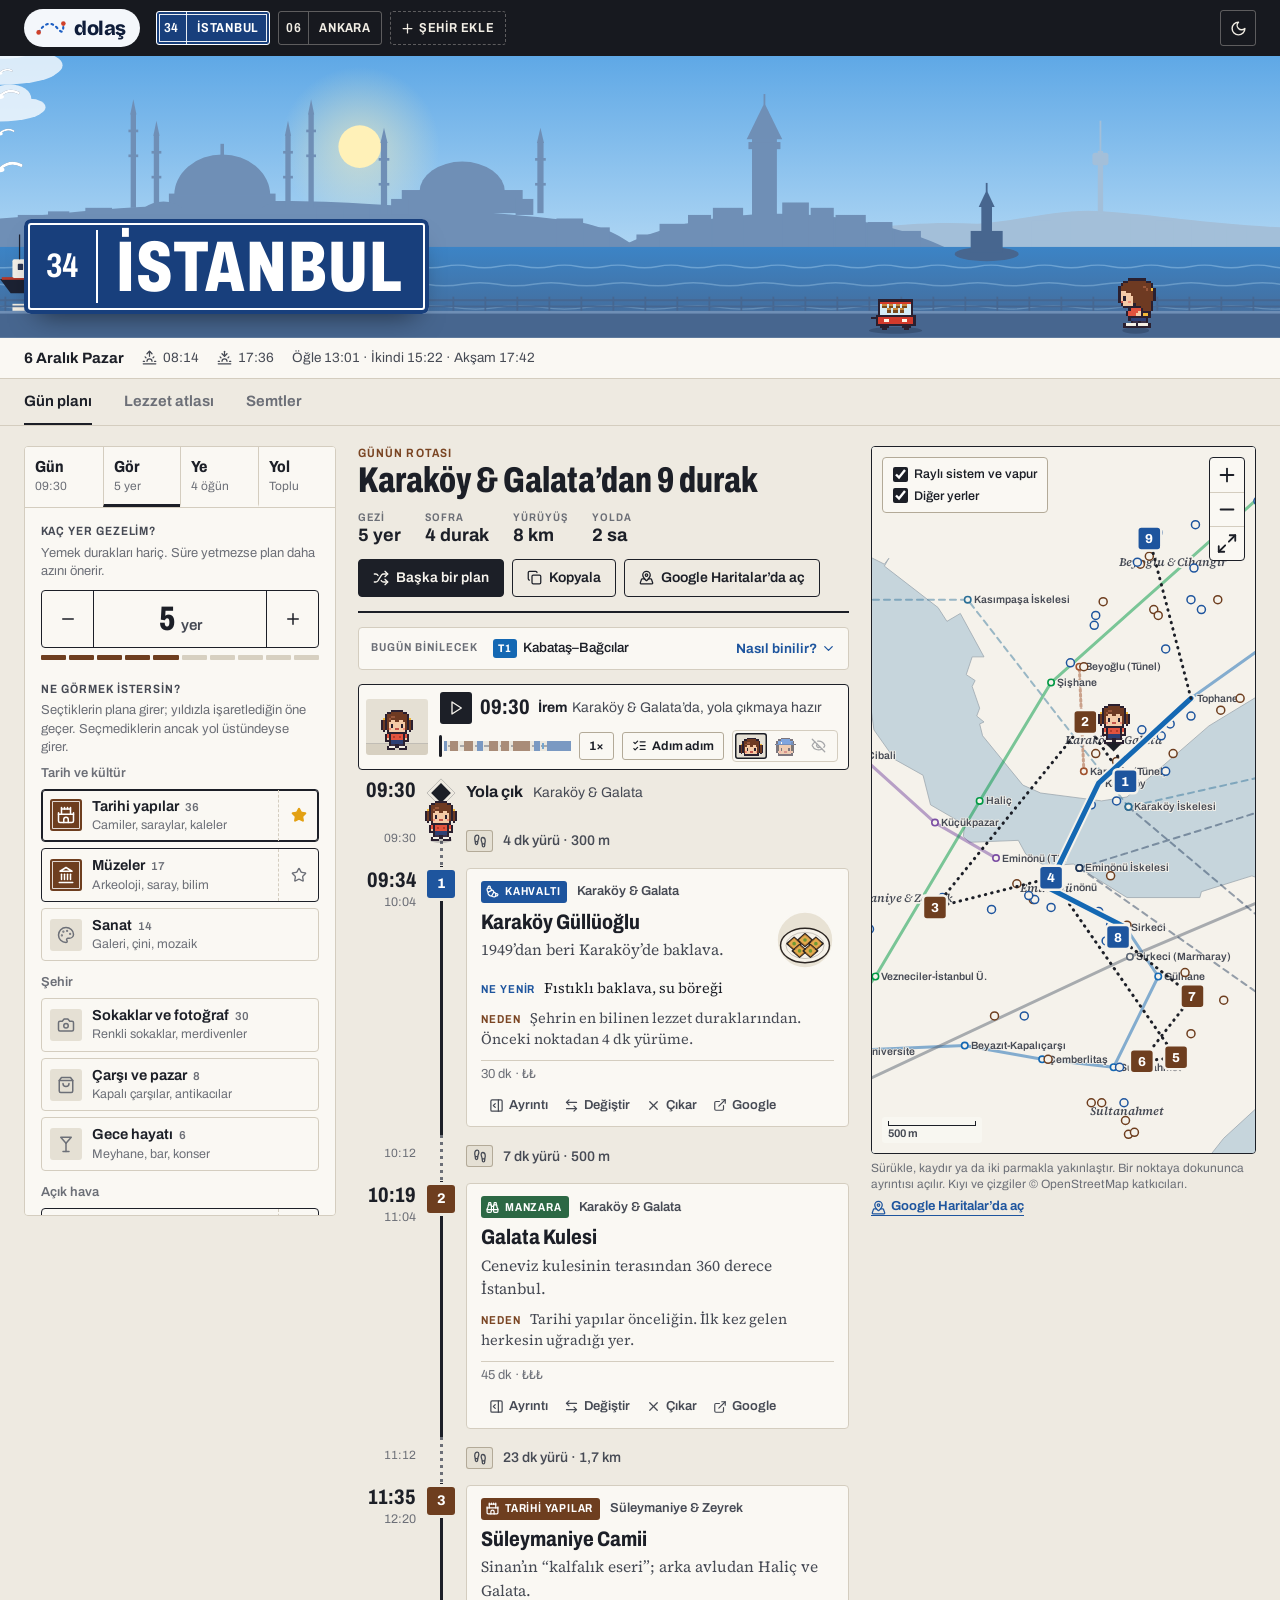
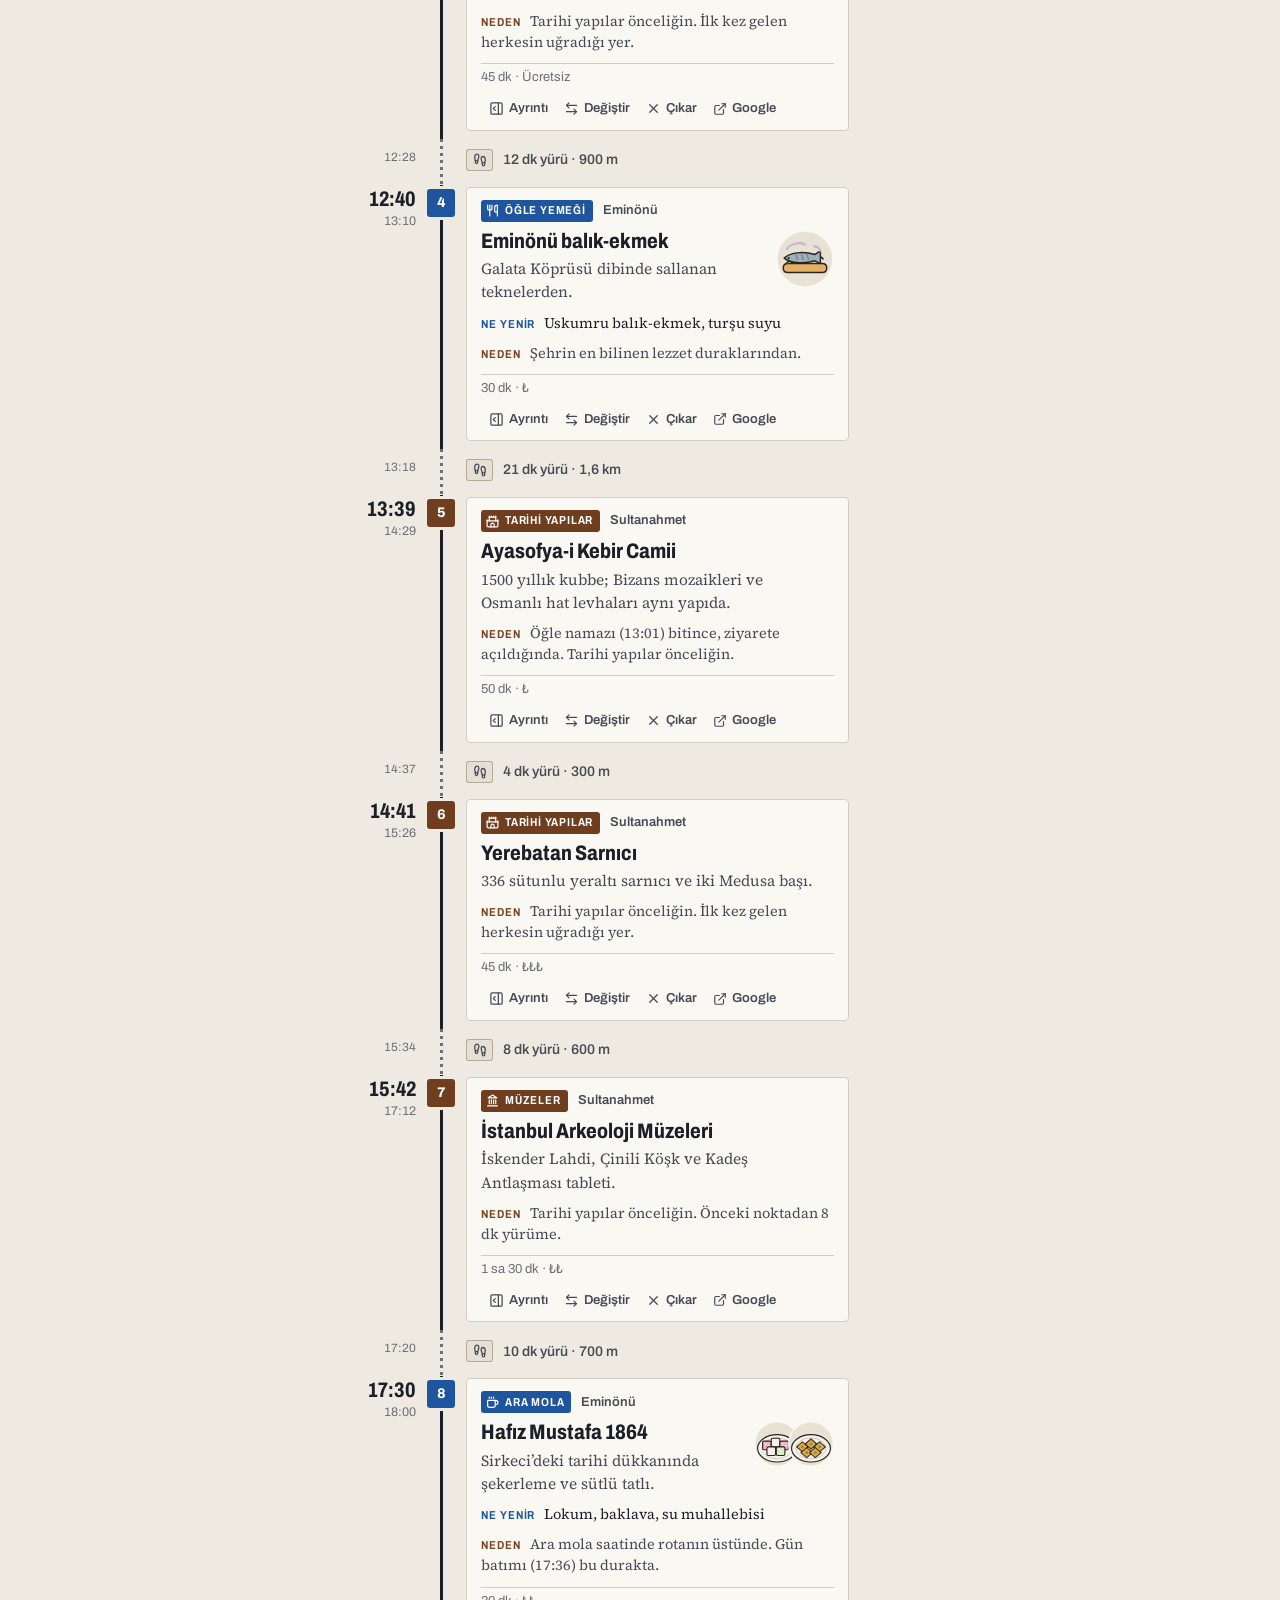
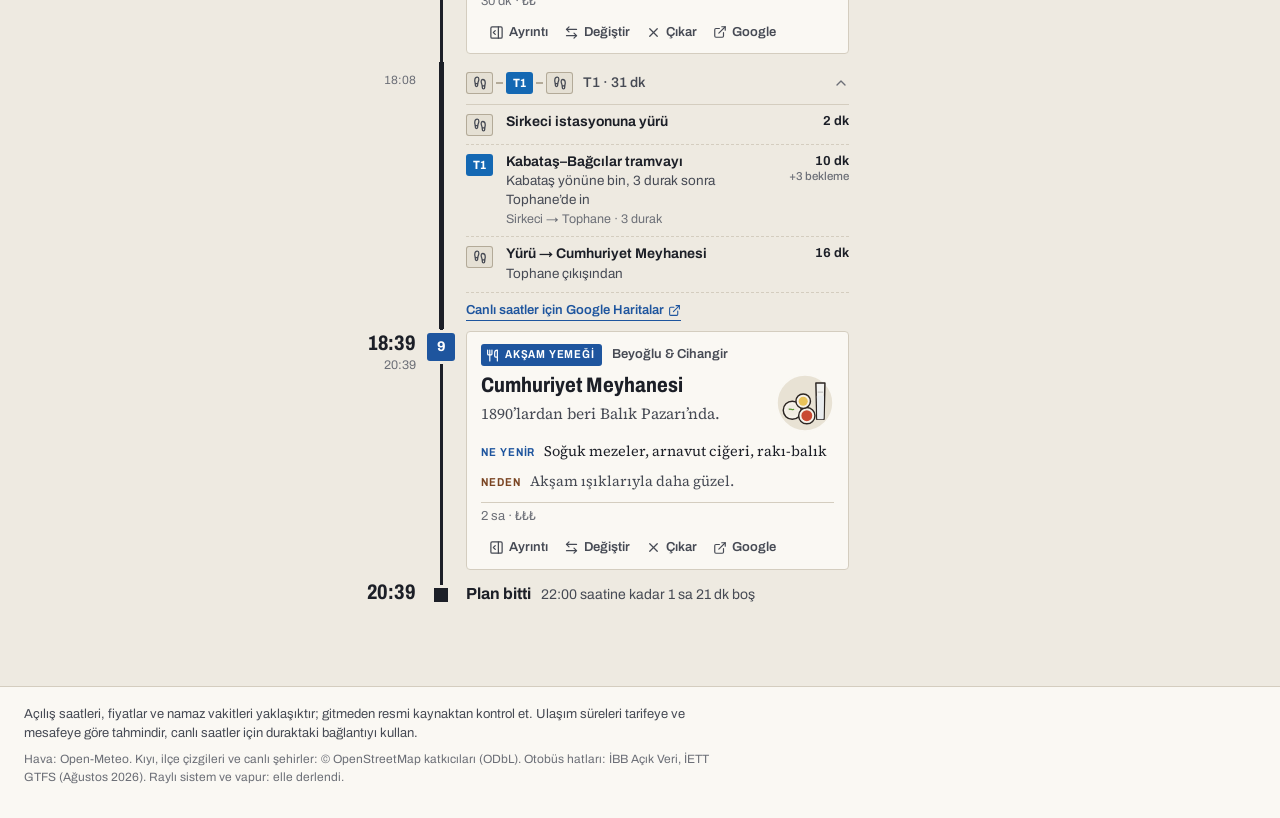
==== commit 1c1e2768: "dolas: pixel companions in the city panorama İrem and Deniz now live in the hero skyline too: one bu" ====
--- a/dolas/index.html
+++ b/dolas/index.html
@@ -27,8 +27,8 @@
     <!-- Logo yazısı: yalnızca “dolaş” harfleri -->
     <link rel="stylesheet" href="https://fonts.googleapis.com/css2?family=Bricolage+Grotesque:opsz,wght@12..96,800&text=dola%C5%9F&display=swap" />
     <title>Dolaş Gün Planlayıcı</title>
-    <script type="module" crossorigin src="./assets/index-CGOwMY8M.js"></script>
-    <link rel="stylesheet" crossorigin href="./assets/index-Bpskj8Uu.css">
+    <script type="module" crossorigin src="./assets/index-fGyp69qx.js"></script>
+    <link rel="stylesheet" crossorigin href="./assets/index-BmjK9bpg.css">
   </head>
   <body>
     <div id="root"></div>
--- a/dolas/assets/index-BmjK9bpg.css
+++ b/dolas/assets/index-BmjK9bpg.css
@@ -0,0 +1 @@
+:root{--f-sans: "Archivo", "Arial Narrow", "Helvetica Neue", Arial, system-ui, sans-serif;--f-serif: "Source Serif 4", "Iowan Old Style", "Palatino Linotype", Georgia, serif;--bg: #eeeae1;--surface: #faf8f3;--surface-2: #e5e0d4;--surface-3: #d7d0c1;--line: #d4cdbf;--line-2: #b3aa98;--ink: #1c1f27;--ink-2: #464a54;--ink-3: #6c6f77;--ink-inv: #f7f4ed;--bar: #17191f;--bar-ink: #f1ede4;--see: #6e3e1f;--see-text: #7a4523;--eat: #1e559e;--eat-text: #1e559e;--green: #2c6844;--night: #47387d;--sun: #e3a113;--sun-text: #8a5d00;--warn: #b0352b;--water: #c6d5dc;--land: #f5f2eb;--focus: #1e559e;--city: #183f7c;--plate: #e8e2d4;--brand-bg: #f4f7fb;--brand-ink: #0f1d3a;--brand-line: #1d5fc4;--brand-dot: #cf412b;--r: 4px;--shadow: 0 1px 0 rgb(28 31 39 / .05), 0 14px 30px -18px rgb(28 31 39 / .45);--top-h: 56px;--views-h: 46px;--sticky-top: calc(env(safe-area-inset-top, 0px) + var(--top-h) + var(--views-h));color-scheme:light}:root[data-city=ankara]{--city: #8a2c22;--brand-bg: #f7f5f0;--brand-ink: #24201a;--brand-line: #a65a17;--brand-dot: #c0262d}:root[data-city=generic]{--city: #2c6844;--brand-bg: #f2f8f7;--brand-ink: #102422;--brand-line: #0f766e;--brand-dot: #d1501f}@media(prefers-color-scheme:dark){:root:not([data-theme=light]){--bg: #111318;--surface: #191c23;--surface-2: #22262f;--surface-3: #2d323d;--line: #2e333e;--line-2: #4a505d;--ink: #ebe7de;--ink-2: #bcb8af;--ink-3: #8f8d88;--ink-inv: #14161b;--bar: #0b0c10;--bar-ink: #ebe7de;--see: #81492a;--see-text: #d39264;--eat: #2861b0;--eat-text: #84aeea;--green: #31744c;--night: #54449a;--sun: #f0b43c;--sun-text: #f0b43c;--warn: #e2665b;--water: #1b2831;--land: #1b1e25;--focus: #f0b43c;--plate: #d3cbbb;--shadow: 0 1px 0 rgb(0 0 0 / .4), 0 16px 34px -18px rgb(0 0 0 / .75);color-scheme:dark}}:root[data-theme=dark]{--bg: #111318;--surface: #191c23;--surface-2: #22262f;--surface-3: #2d323d;--line: #2e333e;--line-2: #4a505d;--ink: #ebe7de;--ink-2: #bcb8af;--ink-3: #8f8d88;--ink-inv: #14161b;--bar: #0b0c10;--bar-ink: #ebe7de;--see: #81492a;--see-text: #d39264;--eat: #2861b0;--eat-text: #84aeea;--green: #31744c;--night: #54449a;--sun: #f0b43c;--sun-text: #f0b43c;--warn: #e2665b;--water: #1b2831;--land: #1b1e25;--focus: #f0b43c;--plate: #d3cbbb;--shadow: 0 1px 0 rgb(0 0 0 / .4), 0 16px 34px -18px rgb(0 0 0 / .75);color-scheme:dark}@media(prefers-color-scheme:dark){:root:not([data-theme=light]){--brand-bg: #18233a;--brand-ink: #e7eefa;--brand-line: #6ea6ff;--brand-dot: #ff806a}:root[data-city=ankara]:not([data-theme=light]){--brand-bg: #272219;--brand-ink: #f1ece1;--brand-line: #e8954d;--brand-dot: #ff6a5f}:root[data-city=generic]:not([data-theme=light]){--brand-bg: #132321;--brand-ink: #e4f0ee;--brand-line: #43c3b3;--brand-dot: #ff8a52}}:root[data-theme=dark]{--brand-bg: #18233a;--brand-ink: #e7eefa;--brand-line: #6ea6ff;--brand-dot: #ff806a}:root[data-theme=dark][data-city=ankara]{--brand-bg: #272219;--brand-ink: #f1ece1;--brand-line: #e8954d;--brand-dot: #ff6a5f}:root[data-theme=dark][data-city=generic]{--brand-bg: #132321;--brand-ink: #e4f0ee;--brand-line: #43c3b3;--brand-dot: #ff8a52}*,*:before,*:after{box-sizing:border-box}html{-webkit-text-size-adjust:100%;text-size-adjust:100%}body{margin:0;background:var(--bg);color:var(--ink);font:400 15px/1.5 var(--f-sans);-webkit-font-smoothing:antialiased;text-rendering:optimizeLegibility}body:before{content:"";position:fixed;inset:0 0 auto;height:env(safe-area-inset-top,0px);z-index:50;background:var(--bar)}button,input,select,textarea{font:inherit;color:inherit}button{cursor:pointer;-webkit-tap-highlight-color:transparent}button:disabled{cursor:default;opacity:.4}a{color:inherit}h1,h2,h3,h4{text-wrap:balance}:where(button,a,input,select,summary,[tabindex]):focus-visible{outline:2.5px solid var(--focus);outline-offset:2px}::selection{background:var(--sun);color:#1c1f27}.app{min-height:100vh;display:flex;flex-direction:column}.topbar-in,.daybar-in,.views-in,.main,.foot-in,.hero-in{width:100%;max-width:1560px;margin-inline:auto;padding-left:max(16px,env(safe-area-inset-left,0px));padding-right:max(16px,env(safe-area-inset-right,0px))}@media(min-width:900px){.topbar-in,.daybar-in,.views-in,.main,.foot-in,.hero-in{padding-left:max(24px,env(safe-area-inset-left,0px));padding-right:max(24px,env(safe-area-inset-right,0px))}}.kicker{margin:0;font:650 12px/1.2 var(--f-sans);font-stretch:85%;letter-spacing:.09em;text-transform:uppercase;color:var(--see-text)}.btn{display:inline-flex;align-items:center;justify-content:center;gap:7px;min-height:38px;padding:0 14px;border:1.5px solid var(--ink);border-radius:var(--r);background:var(--ink);color:var(--ink-inv);font:600 14px/1 var(--f-sans);text-decoration:none;white-space:nowrap;transition:background .15s,color .15s,transform .1s}.btn:hover{background:color-mix(in srgb,var(--ink) 86%,var(--bg))}.btn:active{transform:translateY(1px)}.btn.line{background:transparent;color:var(--ink)}.btn.line:hover{background:var(--surface-2)}.btn.quiet{background:transparent;color:var(--ink-2);border-color:var(--line-2)}.btn.quiet:hover{color:var(--ink);border-color:var(--ink)}.icon-btn{display:inline-grid;place-items:center;width:34px;height:34px;flex:none;border:1.5px solid transparent;border-radius:var(--r);background:none;color:var(--ink-2)}.icon-btn:hover{border-color:var(--line-2);color:var(--ink)}.chip{display:inline-flex;align-items:center;height:32px;padding:0 11px;border:1.5px solid var(--line-2);border-radius:3px;background:var(--surface);font:600 13.5px/1 var(--f-sans)}.chip:hover{border-color:var(--ink)}.chip[aria-pressed=true]{background:var(--ink);border-color:var(--ink);color:var(--ink-inv)}.tag{display:inline-flex;align-items:center;height:20px;padding:0 6px;border:1px solid var(--line-2);border-radius:3px;font:600 11.5px/1 var(--f-sans);color:var(--ink-2);white-space:nowrap}.sign{display:inline-flex;align-items:center;justify-content:center;gap:6px;flex:none;color:#fff;border-radius:3px;font:650 11.5px/1 var(--f-sans);font-stretch:85%;letter-spacing:.07em;text-transform:uppercase;white-space:nowrap}.sign-see{--c: var(--see);background:var(--see)}.sign-eat{--c: var(--eat);background:var(--eat)}.sign-green{--c: var(--green);background:var(--green)}.sign-night{--c: var(--night);background:var(--night)}.sign-sm{height:22px;min-width:22px;padding:0 7px 0 5px}.sign-sm:not(:has(span)){padding:0}.sign-md{width:34px;height:34px;box-shadow:inset 0 0 0 2px var(--c),inset 0 0 0 3px #ffffffd9}.sign-lg{height:40px;min-width:40px;padding:0 10px;box-shadow:inset 0 0 0 2.5px var(--c),inset 0 0 0 4px #ffffffd9}.bullet{display:inline-grid;place-items:center;flex:none;min-width:27px;height:22px;padding:0 5px;border-radius:3px;color:#fff;font:750 12px/1 var(--f-sans);font-stretch:85%;letter-spacing:.02em}.bullet-sm{min-width:24px;height:19px;font-size:11px}.bullet-ferry{border-radius:3px 3px 9px 9px}.bullet-plain{background:var(--surface-2);color:var(--ink-2);box-shadow:inset 0 0 0 1px var(--line-2)}.bullet-taxi{background:var(--sun);color:#1c1f27;box-shadow:none}.topbar{position:sticky;top:env(safe-area-inset-top,0px);z-index:40;background:var(--bar);color:var(--bar-ink)}.topbar-in{display:flex;align-items:center;gap:14px;height:var(--top-h)}.brand{display:inline-flex;align-items:center;gap:8px;flex:none;height:38px;padding:0 14px 0 12px;border-radius:999px;background:var(--brand-bg);color:var(--brand-ink);font-family:"Bricolage Grotesque",var(--f-sans);font-weight:800;font-size:20px;line-height:1;letter-spacing:-.02em;text-decoration:none;transition:background .3s,color .3s}.brand-mark{width:30px;height:18px;fill:none;stroke:var(--brand-line);stroke-width:2.4;stroke-linecap:round;stroke-dasharray:2 4.2;transition:stroke .3s}.brand-mark circle{fill:var(--brand-dot);stroke:none}.city-nav{display:flex;gap:8px;min-width:0;flex:1;overflow-x:auto;scrollbar-width:none;padding:4px 2px}.city-nav::-webkit-scrollbar{display:none}.city-tab{display:inline-flex;align-items:stretch;flex:none;height:34px;padding:0;border:1.5px solid rgb(241 237 228 / .32);border-radius:3px;background:transparent;color:var(--bar-ink);font:650 13px/1 var(--f-sans);font-stretch:85%;letter-spacing:.06em;text-transform:uppercase;transition:background .15s,border-color .15s}.city-tab:hover{border-color:#f1ede4b3}.city-code{display:grid;place-items:center;min-width:30px;padding:0 6px;border-right:1.5px solid rgb(241 237 228 / .32);font-variant-numeric:tabular-nums}.city-name{display:grid;place-items:center;padding:0 10px;white-space:nowrap}.city-tab[aria-pressed=true]{background:var(--city);border-color:#fff;color:#fff;box-shadow:inset 0 0 0 2px var(--city),inset 0 0 0 3px #ffffffe6}.city-tab[aria-pressed=true] .city-code{border-right-color:#ffffffe6}.city-tab.add{align-items:center;gap:2px;padding-left:9px;border-style:dashed}.city-tab.add .city-name{padding-left:2px}.theme-btn{display:grid;place-items:center;width:36px;height:36px;flex:none;margin-left:auto;border:1.5px solid rgb(241 237 228 / .32);border-radius:3px;background:none;color:var(--bar-ink)}.theme-btn:hover{border-color:#f1ede4bf}.hero{position:relative;height:clamp(168px,22vw,290px);overflow:hidden;background:var(--surface-2)}.hero-in{position:relative;height:100%;display:flex;align-items:flex-end;padding-bottom:clamp(14px,2vw,24px);pointer-events:none;perspective:600px}.plate{display:inline-flex;align-items:stretch;max-width:100%;background:var(--city);color:#fff;border-radius:7px;box-shadow:inset 0 0 0 4px var(--city),inset 0 0 0 6px #fff,0 14px 28px -14px #0009;transform-origin:50% 0;pointer-events:auto}.plate-code{display:grid;place-items:center;margin:11px 0;padding:0 clamp(10px,1.4vw,18px) 0 clamp(14px,1.8vw,22px);border-right:2px solid #fff;font:700 clamp(20px,2.8vw,34px)/1 var(--f-sans);font-stretch:75%;font-variant-numeric:tabular-nums}.plate-name{min-width:0;padding:clamp(10px,1.3vw,16px) clamp(16px,2vw,26px) clamp(9px,1.1vw,13px) clamp(12px,1.5vw,18px);font:800 clamp(30px,5.6vw,72px)/.92 var(--f-sans);font-stretch:70%;letter-spacing:.015em;overflow-wrap:anywhere}.daybar{background:var(--surface);border-bottom:1px solid var(--line)}.daybar-in{display:flex;flex-wrap:wrap;align-items:center;gap:6px 18px;padding-block:10px;font-size:13.5px;color:var(--ink-2);font-variant-numeric:tabular-nums}.daybar-in>span{display:inline-flex;align-items:center;gap:6px}.daybar-date{font:700 15px/1.2 var(--f-sans);color:var(--ink)}.daybar-date:first-letter{text-transform:uppercase}.daybar-live{color:var(--green);font-weight:600}.views{background:var(--bg);border-bottom:1px solid var(--line)}.views-in{display:flex;gap:4px;height:var(--views-h);overflow-x:auto;scrollbar-width:none}.views-in::-webkit-scrollbar{display:none}.views button{position:relative;flex:none;padding:0 14px;border:0;background:none;font:650 15px/1 var(--f-sans);color:var(--ink-3)}.views button:first-child{padding-left:0}.views button:hover,.views button[aria-selected=true]{color:var(--ink)}.views-bar{position:absolute;left:14px;right:14px;bottom:-1px;height:3px;background:var(--ink)}.views button:first-child .views-bar{left:0}@media(min-width:861px){.views{position:sticky;top:calc(env(safe-area-inset-top,0px) + var(--top-h));z-index:30}}.main{flex:1;padding-block:20px 40px}.plan-layout{display:grid;grid-template-columns:312px minmax(0,1.12fr) minmax(0,.88fr);gap:22px;align-items:start}.col-settings{position:sticky;top:calc(var(--sticky-top) + 14px);max-height:calc(100vh - var(--sticky-top) - 28px);overflow-y:auto;scrollbar-width:thin;border:1px solid var(--line);border-radius:var(--r);background:var(--surface)}.col-board{min-width:0}.col-map{position:sticky;top:calc(var(--sticky-top) + 14px);height:calc(100vh - var(--sticky-top) - 28px);min-height:420px;min-width:0}.settings-toggle{display:none;align-items:center;gap:12px;width:100%;padding:12px 14px;border:0;background:none;text-align:left}.settings-toggle span{flex:1;min-width:0}.settings-toggle b{display:block;font:700 15px/1.2 var(--f-sans)}.settings-toggle small{display:block;color:var(--ink-3);font-size:13px;white-space:nowrap;overflow:hidden;text-overflow:ellipsis}.settings-toggle .chev{transition:transform .2s}.col-settings.open .settings-toggle .chev{transform:rotate(180deg)}.pane-switch{display:none}.settings-tabs{position:sticky;top:0;z-index:2;display:grid;grid-template-columns:repeat(4,minmax(0,1fr));background:var(--surface);border-bottom:1px solid var(--line)}.settings-tabs button{min-width:0;padding:11px 10px 9px;border:0;border-bottom:3px solid transparent;background:none;text-align:left}.settings-tabs button+button{border-left:1px solid var(--line)}.settings-tabs b{display:block;font:750 16px/1.15 var(--f-sans);font-stretch:85%}.settings-tabs small{display:block;margin-top:1px;font-size:12px;color:var(--ink-3);white-space:nowrap;overflow:hidden;text-overflow:ellipsis;font-variant-numeric:tabular-nums}.settings-tabs button[aria-selected=true]{border-bottom-color:var(--ink)}.settings-tabs button[aria-selected=false]:hover b{color:var(--see-text)}.settings-body{display:flex;flex-direction:column;gap:22px;padding:16px 16px 20px}.field h3{margin:0 0 9px;font:650 12px/1.2 var(--f-sans);font-stretch:85%;letter-spacing:.08em;text-transform:uppercase;color:var(--ink-2)}.field-hint{margin:-4px 0 10px;font-size:13px;line-height:1.4;color:var(--ink-3)}.field>input[type=date]{margin-top:8px}.chips{display:flex;flex-wrap:wrap;gap:6px}select,input[type=date]{width:100%;min-width:0;height:40px;padding:0 10px;border:1.5px solid var(--line-2);border-radius:var(--r);background:var(--surface);font:500 15px/1 var(--f-sans);font-variant-numeric:tabular-nums}select:hover,input[type=date]:hover{border-color:var(--ink)}.two{display:grid;grid-template-columns:1fr 1fr;gap:10px}.two label span{display:block;margin-bottom:4px;font-size:12.5px;color:var(--ink-3)}.row{display:flex;gap:8px}.square{display:grid;place-items:center;width:40px;height:40px;flex:none;border:1.5px solid var(--line-2);border-radius:var(--r);background:var(--surface)}.square:hover{border-color:var(--ink)}.daybox{display:grid;gap:8px;padding:12px;border:1.5px dashed var(--line-2);border-radius:var(--r);font-variant-numeric:tabular-nums}.daybox div{display:flex;justify-content:space-between;gap:10px;font-size:13.5px}.daybox span{color:var(--ink-3)}.daybox b{font-weight:650;text-align:right}.daybox p{margin:2px 0 0;font-size:12.5px;line-height:1.4;color:var(--ink-3)}.stepper{display:grid;grid-template-columns:52px 1fr 52px;align-items:stretch;height:58px;border:1.5px solid var(--ink);border-radius:var(--r);overflow:hidden}.stepper button{display:grid;place-items:center;border:0;background:none}.stepper button:first-child{border-right:1.5px solid var(--ink)}.stepper button:last-child{border-left:1.5px solid var(--ink)}.stepper button:not(:disabled):hover{background:var(--surface-2)}.stepper output{display:flex;align-items:baseline;justify-content:center;gap:6px;align-self:center}.stepper output b{font:800 34px/1 var(--f-sans);font-stretch:72%;font-variant-numeric:tabular-nums}.stepper output span{font-weight:600;color:var(--ink-2)}.ticks{display:grid;grid-template-columns:repeat(10,1fr);gap:3px;margin-top:7px}.ticks i{height:5px;border-radius:1px;background:var(--surface-3);transition:background .2s}.ticks i.on{background:var(--see)}.tile-group+.tile-group{margin-top:14px}.tile-group h4{margin:0 0 7px;font:600 13px/1.2 var(--f-sans);color:var(--ink-3)}.tiles{display:grid;grid-template-columns:repeat(auto-fill,minmax(min(100%,250px),1fr));gap:6px}.tile{display:grid;grid-template-columns:minmax(0,1fr) 40px;min-width:0;border:1.5px solid var(--line);border-radius:var(--r);background:var(--surface);transition:border-color .15s,box-shadow .15s}.tile:hover{border-color:var(--line-2)}.tile.on{border-color:var(--ink)}.tile.prio{box-shadow:inset 0 0 0 1px var(--ink)}.tile-main{display:grid;grid-template-columns:auto minmax(0,1fr);align-items:center;gap:10px;width:100%;padding:8px 4px 8px 8px;border:0;background:none;text-align:left}.tile-icon{display:grid;place-items:center;width:32px;height:32px;border-radius:3px;background:var(--surface-2);color:var(--ink-3);transition:background .15s,color .15s}.tile-see.on .tile-icon{background:var(--see);color:#fff;box-shadow:inset 0 0 0 2px var(--see),inset 0 0 0 3px #fffc}.tile-eat .tile-icon{width:36px;height:36px;background:none;filter:grayscale(.9) opacity(.55);transition:filter .2s}.tile-eat.on .tile-icon{filter:none}.tile-text{min-width:0}.tile-text b{display:flex;align-items:baseline;gap:6px;font:650 14.5px/1.2 var(--f-sans)}.tile-text small{display:block;margin-top:2px;font-size:12.5px;line-height:1.3;color:var(--ink-3)}.tile-count{font:600 11.5px/1 var(--f-sans);color:var(--ink-3);font-variant-numeric:tabular-nums}.tile-star{display:grid;place-items:center;border:0;border-left:1px dashed var(--line);background:none;color:var(--ink-3)}.tile-star:disabled{opacity:0}.tile-star:not(:disabled):hover{color:var(--ink);background:var(--surface-2)}.tile.prio .tile-star{color:var(--sun)}.range-ends{display:flex;justify-content:space-between;gap:12px;margin-top:6px;font-size:12.5px;color:var(--ink-3)}input[type=range]{width:100%;height:26px;margin:0;background:none;-webkit-appearance:none;-moz-appearance:none;appearance:none}input[type=range]::-webkit-slider-runnable-track{height:4px;border-radius:2px;background:var(--surface-3)}input[type=range]::-moz-range-track{height:4px;border-radius:2px;background:var(--surface-3)}input[type=range]::-webkit-slider-thumb{-webkit-appearance:none;width:18px;height:22px;margin-top:-9px;border-radius:3px;border:2px solid var(--surface);background:var(--ink);box-shadow:0 0 0 1px var(--ink)}input[type=range]::-moz-range-thumb{width:14px;height:18px;border-radius:3px;border:2px solid var(--surface);background:var(--ink);box-shadow:0 0 0 1px var(--ink)}.mustlist{list-style:none;margin:0;padding:0;border-top:1px solid var(--line)}.mustlist li{display:flex;align-items:center;justify-content:space-between;gap:8px;padding:4px 0 4px 2px;border-bottom:1px solid var(--line);font-weight:600;font-size:14px}.switches{border-top:1px solid var(--line)}.switch-row{display:grid;grid-template-columns:auto minmax(0,1fr) auto;align-items:center;gap:10px;width:100%;padding:9px 0;border:0;border-bottom:1px solid var(--line);background:none;text-align:left}.field>.switch-row{border-top:1px solid var(--line);grid-template-columns:auto minmax(0,1fr)}.field>.switch-row .switch-detail{grid-column:2;text-align:left}.switch{position:relative;width:36px;height:20px;border-radius:3px;background:var(--surface-3);transition:background .18s}.switch:after{content:"";position:absolute;top:3px;left:3px;width:14px;height:14px;border-radius:2px;background:var(--surface);box-shadow:0 1px 2px #00000040;transition:transform .18s}.switch-row[aria-checked=true] .switch{background:var(--ink)}.switch-row[aria-checked=true] .switch:after{transform:translate(16px)}.switch-label{font-weight:600;font-size:14.5px}.switch-detail{font-size:12.5px;color:var(--ink-3);font-variant-numeric:tabular-nums;text-align:right}.cells{display:grid;grid-auto-flow:column;grid-auto-columns:minmax(0,1fr);border:1.5px solid var(--ink);border-radius:var(--r);overflow:hidden}.cells button{padding:9px 4px;border:0;border-left:1.5px solid var(--ink);background:none;font:650 14px/1.15 var(--f-sans);font-variant-numeric:tabular-nums}.cells button:first-child{border-left:0}.cells button:hover{background:var(--surface-2)}.cells button[aria-checked=true]{background:var(--ink);color:var(--ink-inv)}.cells small{display:block;margin-top:2px;font-size:11.5px;font-weight:500;opacity:.75}.radios{display:flex;flex-direction:column;border:1.5px solid var(--line);border-radius:var(--r);overflow:hidden}.radio-row{display:flex;align-items:flex-start;gap:10px;padding:10px 12px;border:0;border-top:1px solid var(--line);background:none;text-align:left}.radio-row:first-child{border-top:0}.radio-row>svg{flex:none;margin-top:1px;color:var(--ink-3)}.radio-row b{display:block;font:650 14.5px/1.25 var(--f-sans)}.radio-row small{display:block;margin-top:2px;font-size:12.5px;line-height:1.35;color:var(--ink-3)}.radio-row:hover{background:var(--surface-2)}.radio-row[aria-checked=true]{background:var(--surface-2);box-shadow:inset 4px 0 0 var(--ink)}.radio-row[aria-checked=true]>svg{color:var(--ink)}.dish-picks{display:grid;grid-template-columns:repeat(2,minmax(0,1fr));gap:6px}.dish-pick{position:relative;display:flex;align-items:center;gap:8px;min-width:0;padding:5px 8px 5px 5px;border:1.5px solid var(--line);border-radius:var(--r);background:var(--surface);text-align:left;font:600 13px/1.2 var(--f-sans)}.dish-pick:hover{border-color:var(--line-2)}.dish-pick[aria-pressed=true]{border-color:var(--ink);box-shadow:inset 0 0 0 1px var(--ink)}.dish-pick[aria-pressed=true]:after{content:"";position:absolute;top:-1.5px;right:-1.5px;width:0;height:0;border-top:14px solid var(--ink);border-left:14px solid transparent;border-top-right-radius:var(--r)}.dish-pick span{min-width:0}.dish-art{display:block;flex:none}.dish-art-bg{fill:var(--plate)}.board-head{display:flex;flex-wrap:wrap;align-items:flex-end;justify-content:space-between;gap:12px 18px;padding-bottom:14px;border-bottom:2px solid var(--ink)}.board-title{flex-basis:100%}.board-title h2{margin:3px 0 0;font:800 clamp(28px,2.8vw,38px)/1 var(--f-sans);font-stretch:72%}.board-actions{display:flex;flex-wrap:wrap;gap:8px}.stats{display:flex;flex-wrap:wrap;flex:1 1 auto;gap:6px 24px;margin:0}.stats dt{font:650 11px/1.2 var(--f-sans);font-stretch:85%;letter-spacing:.09em;text-transform:uppercase;color:var(--ink-3)}.stats dd{margin:1px 0 0;font:700 18px/1.2 var(--f-sans);font-variant-numeric:tabular-nums;white-space:nowrap}.edited{margin:12px 0 0;padding:8px 10px;border-radius:var(--r);background:var(--surface-2);font-size:13.5px;color:var(--ink-2)}.lines{margin-top:14px;border:1px solid var(--line);border-radius:var(--r);background:var(--surface)}.lines-row{display:flex;flex-wrap:wrap;align-items:center;gap:8px 14px;padding:9px 12px}.lines-label{font:650 11.5px/1.2 var(--f-sans);font-stretch:85%;letter-spacing:.09em;text-transform:uppercase;color:var(--ink-3)}.lines-list{display:flex;flex-wrap:wrap;gap:6px 14px;flex:1;min-width:0;margin:0;padding:0;list-style:none}.lines-list li{display:inline-flex;align-items:center;gap:6px;font-size:13.5px;font-weight:550;white-space:nowrap}.lines-none{color:var(--ink-3)}.lines-how{display:inline-flex;align-items:center;gap:4px;margin-left:auto;padding:4px 0;border:0;background:none;font:650 13.5px/1 var(--f-sans);color:var(--eat-text)}.lines-how svg{transition:transform .2s}.lines-how[aria-expanded=true] svg{transform:rotate(180deg)}.howto{overflow:hidden;border-top:1px dashed var(--line-2)}.howto-card{display:flex;align-items:center;gap:8px;margin:12px 12px 4px;font-size:14px}.howto ol{display:grid;grid-template-columns:repeat(auto-fit,minmax(min(100%,230px),1fr));gap:12px 20px;margin:0;padding:8px 12px 10px;list-style:none;counter-reset:how}.howto li{display:grid;align-content:start;grid-template-columns:24px minmax(0,1fr);gap:1px 9px;counter-increment:how}.howto li:before{content:counter(how);grid-row:span 2;display:grid;place-items:center;width:22px;height:22px;border-radius:3px;background:var(--eat);color:#fff;font:700 12px/1 var(--f-sans)}.howto li b{font-size:14px}.howto li span{font-size:13.5px;line-height:1.45;color:var(--ink-2)}.howto-src{margin:0;padding:0 12px 11px;font-size:12px;color:var(--ink-3)}.board-body{margin-top:6px}.tl{margin:0;padding:0;list-style:none}.tl>li{display:grid;grid-template-columns:58px 30px minmax(0,1fr);column-gap:10px}.tl-time{padding-top:3px;text-align:right;font-variant-numeric:tabular-nums;color:var(--ink-3);font-size:12.5px}.tl-time b{display:block;font:750 21px/1.05 var(--f-sans);font-stretch:78%;color:var(--ink)}.tl-time small{display:block;margin-top:2px;font-size:12.5px;color:var(--ink-3)}.tl-rail{position:relative;display:flex;justify-content:center}.tl-rail:before{content:"";position:absolute;top:0;bottom:0;left:50%;width:3px;margin-left:-1.5px;background:var(--ink)}.tl-edge:first-child .tl-rail:before{top:14px}.tl-edge.end .tl-rail:before{bottom:auto;height:14px}.tl-dot{position:relative;z-index:1;width:14px;height:14px;margin-top:7px;background:var(--ink);border:3px solid var(--bg);box-sizing:content-box}.tl-dot.start{transform:rotate(45deg)}.tl-edge{min-height:44px}.tl-edge-text{display:flex;flex-wrap:wrap;align-items:baseline;gap:2px 10px;padding:6px 0 10px;min-width:0}.tl-edge-text b{font:700 16px/1.3 var(--f-sans)}.tl-edge-text span{color:var(--ink-2);font-size:14px}.tl-note{flex-basis:100%;margin:6px 0 0;padding:9px 11px;border-radius:var(--r);border:1.5px dashed var(--line-2);font-size:13.5px;line-height:1.45;color:var(--ink-2)}.tl-leg .tl-time{padding-top:9px;font-size:12px}.tl-leg.mode-yuruyus .tl-rail:before{background:repeating-linear-gradient(to bottom,var(--ink-3) 0 3px,transparent 3px 7px)}.tl-leg.mode-toplu .tl-rail:before,.tl-leg.mode-vapur .tl-rail:before{width:5px;margin-left:-2.5px}.tl-leg.mode-vapur .tl-rail:before{background:#2a6f97}.tl-leg.mode-taksi .tl-rail:before{width:5px;margin-left:-2.5px;background:var(--sun)}.leg{min-width:0;padding:4px 0 8px}.leg-sum{display:flex;align-items:center;gap:10px;width:100%;min-height:34px;padding:3px 0;border:0;background:none;text-align:left;color:var(--ink-2);font:550 14px/1.25 var(--f-sans)}button.leg-sum:hover .leg-text{color:var(--ink);text-decoration:underline;text-underline-offset:3px}.leg-icons{display:inline-flex;align-items:center;gap:3px;flex:none}.leg-sep{width:7px;height:1.5px;background:var(--line-2)}.leg-text{min-width:0;font-variant-numeric:tabular-nums}.leg-chev{flex:none;margin-left:auto;color:var(--ink-3);transition:transform .2s}.leg-sum[aria-expanded=true] .leg-chev{transform:rotate(180deg)}.leg-detail{overflow:hidden}.steps{margin:4px 0 0;padding:0;list-style:none;border-top:1px solid var(--line)}.step{display:grid;grid-template-columns:30px minmax(0,1fr) auto;align-items:start;gap:10px;padding:8px 0;border-bottom:1px dashed var(--line)}.step>.bullet{justify-self:start;margin-top:1px}.step-text b{display:block;font:650 14px/1.3 var(--f-sans)}.step-text span{display:block;margin-top:1px;font-size:13.5px;line-height:1.4;color:var(--ink-2)}.step-text .step-route{font-size:12.5px;color:var(--ink-3)}.step-route i{font-style:normal}.step-min{font:650 13px/1.25 var(--f-sans);text-align:right;font-variant-numeric:tabular-nums;white-space:nowrap}.step-min small{display:block;font-size:11.5px;font-weight:500;color:var(--ink-3)}.leg-note{margin:6px 0 0;font-size:12.5px;color:var(--ink-3)}.leg-live{display:inline-flex;align-items:center;gap:4px;margin-top:8px;font-size:13px;font-weight:600;color:var(--eat-text);text-decoration:none;border-bottom:1px solid currentColor}.tl-wait p,.tl-sun p{display:flex;align-items:center;gap:7px;margin:0;padding:6px 0 10px;font-size:13.5px;color:var(--ink-2)}.tl-wait .tl-time,.tl-sun .tl-time{padding-top:7px;font-size:12px}.tl-wait .tl-rail:before{background:repeating-linear-gradient(to bottom,var(--line-2) 0 2px,transparent 2px 5px)}.tl-sun p{font-weight:650;color:var(--sun-text);border-top:2px solid var(--sun);margin-top:13px;padding-top:6px}.tl-sun .tl-time{color:var(--sun-text);font-weight:700}.tl-sun .tl-rail:after{content:"";position:absolute;top:8px;left:50%;width:12px;height:12px;margin-left:-6px;border-radius:50%;background:var(--sun);box-shadow:0 0 0 3px var(--bg)}.tl-num{position:relative;z-index:1;display:grid;place-items:center;width:28px;height:28px;margin-top:4px;border-radius:3px;background:var(--see);color:#fff;font:750 14px/1 var(--f-sans);font-style:normal;font-variant-numeric:tabular-nums;box-shadow:0 0 0 3px var(--bg);transition:transform .15s,background .15s}.kind-eat .tl-num{background:var(--eat)}.tl-stop.on .tl-num{background:var(--ink);color:var(--ink-inv);transform:scale(1.1)}.stop{min-width:0;margin:2px 0 8px;padding:12px 14px 4px;border:1px solid var(--line);border-radius:var(--r);background:var(--surface);transition:border-color .15s,box-shadow .15s}.tl-stop.on .stop{border-color:var(--ink);box-shadow:var(--shadow)}.stop-kicker{display:flex;flex-wrap:wrap;align-items:center;gap:6px 10px;font-size:13px;color:var(--ink-3)}.stop-area{font-weight:600;color:var(--ink-2)}.stop-main{display:grid;grid-template-columns:minmax(0,1fr) auto;gap:12px;align-items:start}.stop-copy{min-width:0}.stop h3{margin:8px 0 4px;font:750 21px/1.12 var(--f-sans);font-stretch:82%}.stop h3 button{padding:0;border:0;background:none;text-align:left;font:inherit;text-decoration:underline;text-decoration-color:transparent;text-underline-offset:4px;text-decoration-thickness:2px;transition:text-decoration-color .15s}.stop h3 button:hover{text-decoration-color:var(--line-2)}.stop-desc{margin:0;font:400 15.5px/1.5 var(--f-serif);color:var(--ink-2)}.stop-plates{display:flex;margin-top:8px;padding:0;border:0;background:none}.stop-plates .dish-art+.dish-art{margin-left:-12px}.stop-plates .dish-art-bg{stroke:var(--surface);stroke-width:2}.stop-dish,.stop-why{margin:9px 0 0;font:400 14.5px/1.45 var(--f-serif);color:var(--ink)}.stop-dish b,.stop-why b{margin-right:6px;font:650 11.5px/1 var(--f-sans);font-stretch:85%;letter-spacing:.08em;text-transform:uppercase;color:var(--eat-text)}.stop-why{color:var(--ink-2)}.stop-why b{color:var(--see-text)}.stop-warn{display:flex;align-items:center;gap:6px;margin:9px 0 0;font-size:13.5px;font-weight:600;color:var(--warn)}.stop-foot{display:flex;flex-wrap:wrap;align-items:center;justify-content:space-between;gap:4px 12px;margin-top:10px;padding-top:4px;border-top:1px solid var(--line)}.stop-meta{font-size:13px;color:var(--ink-3);font-variant-numeric:tabular-nums}.stop-actions{display:flex;flex-wrap:wrap;margin-right:-8px}.act{display:inline-flex;align-items:center;gap:5px;min-height:34px;padding:0 8px;border:0;border-radius:3px;background:none;font:600 13px/1 var(--f-sans);color:var(--ink-2);text-decoration:none}.act:hover,.act.on{color:var(--ink);background:var(--surface-2)}.swap{overflow:hidden}.swap-title{margin:8px 0 6px;font:650 12px/1.2 var(--f-sans);font-stretch:85%;letter-spacing:.08em;text-transform:uppercase;color:var(--ink-3)}.swap ul{margin:0 0 10px;padding:0;list-style:none;border-top:1px solid var(--line)}.swap button{display:grid;grid-template-columns:auto minmax(0,1fr) auto;align-items:center;gap:10px;width:100%;padding:8px 2px;border:0;border-bottom:1px solid var(--line);background:none;text-align:left}.swap button:hover{background:var(--surface-2)}.swap-main b{display:block;font:650 14.5px/1.25 var(--f-sans)}.swap-main small{display:block;font-size:12.5px;color:var(--ink-3);font-variant-numeric:tabular-nums}.swap-cta{font:650 12.5px/1 var(--f-sans);color:var(--eat-text)}.empty{padding:28px 18px;border:1.5px dashed var(--line-2);border-radius:var(--r);text-align:center;color:var(--ink-2)}.empty h3{margin:0 0 6px;font:700 18px/1.3 var(--f-sans);color:var(--ink)}.empty p{margin:0;font:15px/1.5 var(--f-serif)}.mapview{display:flex;flex-direction:column;height:100%}.mapview-canvas{position:relative;flex:1;min-height:300px;overflow:hidden;border:1.5px solid var(--ink);border-radius:var(--r);background:var(--water);touch-action:none;cursor:grab;user-select:none;-webkit-user-select:none}.mapview-canvas:active{cursor:grabbing}.mapview-canvas svg{display:block;width:100%;height:100%}.m-water{fill:var(--water)}.m-land{fill:var(--land);stroke:color-mix(in srgb,var(--water) 55%,var(--ink) 20%);stroke-width:1;vector-effect:non-scaling-stroke}.m-district{fill:none;stroke:var(--line-2);stroke-width:1;stroke-dasharray:3 4;opacity:.7;vector-effect:non-scaling-stroke}.m-district-label{fill:var(--ink-3);opacity:.45;font-family:var(--f-sans);font-weight:700;text-anchor:middle;pointer-events:none}.m-line{fill:none;stroke-width:3;stroke-linecap:round;stroke-linejoin:round;opacity:.5;vector-effect:non-scaling-stroke}.m-line.ferry{stroke-width:2;stroke-dasharray:6 5;opacity:.45}.m-line.funicular,.m-line.cable{stroke-dasharray:2 3}.m-station{fill:var(--land)}.m-station-label{fill:var(--ink-2);font-family:var(--f-sans);font-weight:600;pointer-events:none;paint-order:stroke;stroke:var(--land);stroke-width:.15em}.m-area{fill:var(--ink-2);font-family:var(--f-serif);font-style:italic;font-weight:600;text-anchor:middle;paint-order:stroke;stroke:var(--land);stroke-linejoin:round;pointer-events:none}.m-dot{fill:var(--land);stroke:var(--see);cursor:pointer;transition:r .15s}.m-dot.eat{stroke:var(--eat)}.m-dot:hover,.m-dot.on{fill:var(--ink);stroke:var(--land)}.m-leg{animation:m-leg-in .7s ease both}@keyframes m-leg-in{0%{opacity:0}}.m-walk{fill:none;stroke:var(--ink);stroke-width:3;stroke-dasharray:.5 6;stroke-linecap:round;vector-effect:non-scaling-stroke}.m-casing{fill:none;stroke:var(--land);stroke-width:9;stroke-linecap:round;stroke-linejoin:round;vector-effect:non-scaling-stroke}.m-ride{fill:none;stroke-width:5;stroke-linecap:round;stroke-linejoin:round;vector-effect:non-scaling-stroke}.m-ride.ferry{stroke-dasharray:9 6;stroke-linecap:butt}.m-ride.approx{stroke-width:4;stroke-dasharray:1 8}.m-taxi{fill:none;stroke:var(--sun);stroke-width:4;stroke-dasharray:10 5;vector-effect:non-scaling-stroke}.m-transfer{fill:none;stroke:var(--ink-2);stroke-width:2;stroke-dasharray:2 4;vector-effect:non-scaling-stroke}.m-start rect{fill:var(--ink);stroke:var(--land);stroke-width:3}.m-pin{cursor:pointer}.m-pin rect{fill:var(--see);stroke:var(--land);stroke-width:2.5;transition:fill .15s}.m-pin.eat rect{fill:var(--eat)}.m-pin:hover rect,.m-pin.on rect{fill:var(--ink)}.m-pin text{fill:#fff;font:750 13px var(--f-sans);text-anchor:middle;pointer-events:none}.m-pin.on text{fill:var(--ink-inv)}.m-pin text.m-pin-label{fill:var(--ink);text-anchor:start;font-size:13.5px;paint-order:stroke;stroke:var(--land);stroke-width:4px;stroke-linejoin:round}.map-tools{position:absolute;top:10px;right:10px;display:flex;flex-direction:column;border:1.5px solid var(--ink);border-radius:var(--r);overflow:hidden;background:var(--surface)}.map-tools button{display:grid;place-items:center;width:34px;height:34px;border:0;background:none}.map-tools button+button{border-top:1px solid var(--line)}.map-tools button:hover{background:var(--surface-2)}.map-layers{position:absolute;top:10px;left:10px;display:flex;flex-direction:column;gap:3px;padding:7px 10px;border:1px solid var(--line-2);border-radius:var(--r);background:var(--surface);font-size:12.5px;font-weight:550}.map-layers label{display:flex;align-items:center;gap:6px;cursor:pointer}.map-layers input{width:15px;height:15px;margin:0;accent-color:var(--ink)}.map-scale{position:absolute;left:10px;bottom:10px;display:flex;flex-direction:column;gap:2px;padding:4px 6px;border-radius:3px;background:color-mix(in srgb,var(--surface) 85%,transparent);font:650 11px/1 var(--f-sans);color:var(--ink-2);pointer-events:none}.map-scale span{display:block;height:5px;border:1.5px solid var(--ink);border-top:0}.map-foot{display:flex;flex-wrap:wrap;align-items:center;justify-content:space-between;gap:6px 14px;margin-top:6px}.map-note{flex:1 1 260px;margin:0;font-size:12px;line-height:1.4;color:var(--ink-3)}.map-gmaps{display:inline-flex;align-items:center;gap:5px;font:650 13px/1.2 var(--f-sans);color:var(--eat-text);text-decoration:none;border-bottom:1px solid currentColor;white-space:nowrap}.route-parts{display:inline-flex;flex-wrap:wrap;gap:8px}.sheet-layer{position:fixed;top:0;right:0;bottom:0;left:0;z-index:60;display:flex;justify-content:flex-end;background:#0e10156b}.place-sheet>*{flex-shrink:0}.place-sheet{display:flex;flex-direction:column;gap:14px;width:min(470px,100%);height:100%;overflow-y:auto;overscroll-behavior:contain;padding:calc(env(safe-area-inset-top,0px) + 14px) max(20px,env(safe-area-inset-right,0px)) calc(env(safe-area-inset-bottom,0px) + 20px) 20px;background:var(--bg);border-left:2px solid var(--ink);box-shadow:-18px 0 40px -24px #00000080}.ps-head{display:flex;align-items:center;justify-content:space-between;gap:10px}.ps-kicker{display:flex;flex-wrap:wrap;align-items:center;gap:6px 9px;min-width:0;font-size:13px;font-weight:600;color:var(--ink-2)}.ps-title{margin:0;font:800 31px/1.04 var(--f-sans);font-stretch:76%}.ps-inplan{margin:-6px 0 0;font:650 13.5px/1.3 var(--f-sans);color:var(--see-text);font-variant-numeric:tabular-nums}.ps-desc{margin:0;font:400 16.5px/1.55 var(--f-serif)}.ps-embed{aspect-ratio:16 / 10;max-width:100%;overflow:hidden;border:1.5px solid var(--ink);border-radius:var(--r);background:var(--surface-2)}.ps-embed iframe{display:block;width:100%;height:100%;border:0}.ps-links{display:grid;grid-template-columns:1fr 1fr;gap:8px}.ps-section h3{margin:0 0 10px;padding-bottom:6px;border-bottom:1px solid var(--line);font:650 12px/1.2 var(--f-sans);font-stretch:85%;letter-spacing:.09em;text-transform:uppercase;color:var(--ink-2)}.ps-dishes{display:grid;gap:10px}.ps-dish{display:grid;grid-template-columns:auto minmax(0,1fr);align-items:center;gap:12px}.ps-dish b{display:block;font:700 15.5px/1.25 var(--f-sans)}.ps-dish span{display:block;font:14.5px/1.45 var(--f-serif);color:var(--ink-2)}.ps-small{margin:10px 0 0;font-size:13px;color:var(--ink-3)}.ps-facts{display:grid;gap:8px;margin:0}.ps-facts div{display:grid;grid-template-columns:128px minmax(0,1fr);gap:10px}.ps-facts dt{display:flex;align-items:center;gap:6px;font-size:13.5px;color:var(--ink-3)}.ps-facts dd{margin:0;font-weight:650;font-variant-numeric:tabular-nums}.ps-facts dd small{display:block;margin-top:2px;font-size:12.5px;font-weight:400;line-height:1.4;color:var(--ink-3)}.ps-week{margin-top:10px}.ps-week summary{cursor:pointer;font:650 13.5px/1.2 var(--f-sans);color:var(--eat-text)}.ps-week ul{display:grid;gap:2px;margin:8px 0 0;padding:0;list-style:none;font-size:13.5px;font-variant-numeric:tabular-nums}.ps-week li{display:flex;justify-content:space-between;gap:10px;padding:3px 0;border-bottom:1px dotted var(--line-2)}.ps-week li.today{font-weight:700}.ps-tip{display:flex;gap:8px;margin:12px 0 0;padding:10px 12px;border:1.5px dashed var(--line-2);border-radius:var(--r);font:15px/1.5 var(--f-serif)}.ps-tip svg{flex:none;margin-top:4px;color:var(--sun-text)}.ps-near{margin:0;padding:0;list-style:none}.ps-near button{display:grid;grid-template-columns:auto minmax(0,1fr) auto;align-items:center;gap:10px;width:100%;padding:7px 0;border:0;border-bottom:1px solid var(--line);background:none;text-align:left;font-size:14.5px;font-weight:550}.ps-near button:hover span{text-decoration:underline;text-underline-offset:3px}.ps-near small{color:var(--ink-3);font-variant-numeric:tabular-nums}.ps-foot{display:flex;flex-wrap:wrap;gap:8px;margin-top:auto;padding-top:12px;border-top:1px solid var(--line)}.section-head{max-width:780px;margin:4px 0 20px}.section-head h2{margin:6px 0 8px;font:800 clamp(30px,4.2vw,48px)/.98 var(--f-sans);font-stretch:72%}.atlas-world{margin-top:44px;padding-top:26px;border-top:2px solid var(--ink)}.atlas-world h3{margin:6px 0 8px;font:800 clamp(24px,3.2vw,36px)/1 var(--f-sans);font-stretch:72%}.lede{max-width:62ch;margin:0;font:17px/1.5 var(--f-serif);color:var(--ink-2)}.filter{display:flex;flex-wrap:wrap;gap:6px;margin-bottom:18px}.filter button{display:inline-flex;align-items:center;gap:6px;height:34px;padding:0 11px;border:1.5px solid var(--line-2);border-radius:3px;background:var(--surface);font:650 13.5px/1 var(--f-sans)}.filter.small button{height:30px;font-size:13px}.filter button small{font-weight:600;color:var(--ink-3);font-variant-numeric:tabular-nums}.filter button:hover{border-color:var(--ink)}.filter button[aria-checked=true]{background:var(--ink);border-color:var(--ink);color:var(--ink-inv)}.filter button[aria-checked=true] small{color:inherit;opacity:.7}.atlas-grid{display:grid;grid-template-columns:repeat(auto-fill,minmax(min(100%,340px),1fr));gap:14px}.dish-card{display:grid;grid-template-columns:112px minmax(0,1fr);gap:16px;padding:16px;border:1px solid var(--line);border-radius:var(--r);background:var(--surface);transition:border-color .15s,box-shadow .15s}.dish-card.on{border-color:var(--ink);box-shadow:inset 0 0 0 1px var(--ink)}.dish-card-art{display:flex;justify-content:center;align-items:flex-start}.dish-card-art .dish-art{max-width:100%;height:auto}.dish-card-body{display:flex;flex-direction:column;align-items:flex-start;min-width:0}.dish-card-tag{margin:0;font:650 11.5px/1.2 var(--f-sans);font-stretch:85%;letter-spacing:.09em;text-transform:uppercase;color:var(--eat-text)}.dish-card h3{margin:3px 0 5px;font:800 24px/1.05 var(--f-sans);font-stretch:76%}.dish-card-desc{margin:0 0 10px;font:15px/1.5 var(--f-serif);color:var(--ink-2)}.dish-card-where{align-self:stretch;margin-bottom:12px}.dish-card-where>span{font:650 11px/1.2 var(--f-sans);font-stretch:85%;letter-spacing:.09em;text-transform:uppercase;color:var(--ink-3)}.dish-card-where ul{margin:4px 0 0;padding:0;list-style:none}.dish-card-where li+li{border-top:1px dotted var(--line-2)}.dish-card-where button{display:flex;flex-wrap:wrap;align-items:baseline;justify-content:space-between;gap:0 8px;width:100%;padding:5px 0;border:0;background:none;text-align:left;font:650 14px/1.3 var(--f-sans)}.dish-card-where button:hover{text-decoration:underline;text-underline-offset:3px}.dish-card-where small{font-weight:500;font-size:12.5px;color:var(--ink-3)}.wish{display:inline-flex;align-items:center;gap:6px;min-height:34px;margin-top:auto;padding:0 11px;border:1.5px solid var(--ink);border-radius:3px;background:none;font:650 13.5px/1 var(--f-sans)}.wish:hover{background:var(--surface-2)}.wish.on{background:var(--ink);color:var(--ink-inv)}.atlas-cta{position:sticky;bottom:calc(env(safe-area-inset-bottom,0px) + 14px);z-index:5;display:flex;flex-wrap:wrap;align-items:center;justify-content:space-between;gap:10px 16px;margin-top:18px;padding:10px 10px 10px 16px;border-radius:var(--r);background:var(--ink);color:var(--ink-inv);box-shadow:var(--shadow)}.atlas-cta p{flex:1;min-width:0;margin:0;font-size:14px}.atlas-cta .btn{background:var(--ink-inv);border-color:var(--ink-inv);color:var(--ink)}.area-strip{display:flex;gap:6px;margin-bottom:16px;padding:2px 2px 8px;overflow-x:auto;scrollbar-width:thin}.area-strip button{display:grid;flex:none;padding:7px 13px 7px 11px;border:1.5px solid var(--line-2);border-radius:3px;background:var(--surface);text-align:left}.area-strip button:hover{border-color:var(--ink)}.area-strip b{font:700 14.5px/1.2 var(--f-sans)}.area-strip small{font-size:12px;color:var(--ink-3)}.area-strip button[aria-selected=true]{border-color:var(--city);background:var(--city);color:#fff;box-shadow:inset 0 0 0 2px var(--city),inset 0 0 0 3.5px #ffffffe6}.area-strip button[aria-selected=true] small{color:#fffc}.areas-grid{display:grid;grid-template-columns:minmax(0,1fr) minmax(0,1fr);gap:22px;align-items:start}.area-panel{min-width:0}.area-head{display:flex;flex-wrap:wrap;align-items:flex-end;justify-content:space-between;gap:12px 16px;margin-bottom:14px}.area-head>div{min-width:0;flex:1 1 260px}.area-head h3{margin:0 0 4px;font:800 30px/1 var(--f-sans);font-stretch:74%}.area-head p{max-width:54ch;margin:0;font:16px/1.5 var(--f-serif);color:var(--ink-2)}.areas-map{position:sticky;top:calc(var(--sticky-top) + 14px);height:calc(100vh - var(--sticky-top) - 28px);min-height:420px;min-width:0}.pcards{margin:0;padding:0;list-style:none;border-top:2px solid var(--ink)}.pcard{display:grid;grid-template-columns:minmax(0,1fr) auto;align-items:start;border-bottom:1px solid var(--line);transition:background .15s}.pcard:hover,.pcard.sel{background:var(--surface)}.pcard-main{display:grid;grid-template-columns:auto minmax(0,1fr);gap:12px;padding:12px 6px;border:0;background:none;text-align:left}.pcard-text{min-width:0}.pcard-text b{display:block;font:700 16px/1.25 var(--f-sans)}.pcard-desc{display:-webkit-box;-webkit-line-clamp:2;-webkit-box-orient:vertical;overflow:hidden;margin-top:2px;font:14.5px/1.45 var(--f-serif);color:var(--ink-2)}.pcard-text small{display:block;margin-top:4px;font-size:12.5px;color:var(--ink-3);font-variant-numeric:tabular-nums}.heart{display:grid;place-items:center;width:40px;height:40px;margin:12px 6px 0 0;border:1.5px solid var(--line-2);border-radius:3px;background:var(--surface);color:var(--ink-3)}.heart:hover{border-color:var(--ink);color:var(--ink)}.heart.on{background:var(--warn);border-color:var(--warn);color:#fff}.modal-layer{position:fixed;top:0;right:0;bottom:0;left:0;z-index:70;display:grid;place-items:start center;padding:calc(env(safe-area-inset-top,0px) + 9vh) max(16px,env(safe-area-inset-right,0px)) 16px max(16px,env(safe-area-inset-left,0px));background:#0e101580}.modal{display:flex;flex-direction:column;gap:14px;width:min(560px,100%);max-height:82vh;overflow-y:auto;padding:18px 18px 14px;border:2px solid var(--ink);border-radius:6px;background:var(--bg);box-shadow:var(--shadow)}.modal-head{display:flex;align-items:flex-start;justify-content:space-between;gap:12px}.modal-head h2{margin:4px 0 0;font:800 30px/1 var(--f-sans);font-stretch:74%}.modal-lede{margin:0;font:15.5px/1.5 var(--f-serif);color:var(--ink-2)}.cs-search{display:flex;align-items:center;gap:10px;height:50px;padding:0 14px;border:2px solid var(--ink);border-radius:var(--r);background:var(--surface)}.cs-search input{flex:1;min-width:0;border:0;outline:none;background:none;font:550 17px/1 var(--f-sans)}.cs-results{margin:0;padding:0;list-style:none}.cs-results li>button{display:grid;grid-template-columns:auto minmax(0,1fr);align-items:start;gap:10px;width:100%;padding:10px 4px;border:0;border-bottom:1px solid var(--line);background:none;text-align:left}.cs-results li>button:hover{background:var(--surface)}.cs-results li>button svg{margin-top:3px}.cs-results b{display:block;font-size:15.5px}.cs-results small{font-size:12.5px;color:var(--ink-3)}.cs-none{padding:8px 2px;color:var(--ink-3)}.cs-suggest{display:flex;flex-wrap:wrap;gap:6px}.cs-loading{display:grid;justify-items:center;gap:6px;padding:16px 0 8px;text-align:center}.cs-loading p{margin:0;font-weight:650}.cs-loading small{color:var(--ink-3)}.cs-loading svg{width:220px;max-width:100%;height:40px}.cs-track{stroke:var(--line-2);stroke-width:4}.cs-run{stroke:var(--ink);stroke-width:4;stroke-dasharray:46 400;animation:cs-run 1.6s linear infinite}.cs-stop{fill:var(--surface);stroke:var(--ink);stroke-width:2.5}@keyframes cs-run{0%{stroke-dashoffset:46}to{stroke-dashoffset:-220}}.cs-error{margin:0;padding:10px 12px;border:1.5px solid var(--warn);border-radius:var(--r);font-size:14px;line-height:1.45;color:var(--warn)}.cs-foot{font-size:12px;color:var(--ink-3)}.spin{animation:spin 1s linear infinite}.foot{margin-top:24px;border-top:1px solid var(--line);background:var(--surface)}.foot-in{padding-block:18px calc(env(safe-area-inset-bottom,0px) + 26px);font-size:13px;line-height:1.5;color:var(--ink-2)}.foot-in p{max-width:100ch;margin:0 0 6px}.foot-src{font-size:12px;color:var(--ink-3)}.toast{position:fixed;left:0;right:0;bottom:calc(env(safe-area-inset-bottom,0px) + 20px);z-index:80;width:fit-content;max-width:calc(100% - 32px);margin-inline:auto;padding:10px 16px;border-radius:var(--r);background:var(--ink);color:var(--ink-inv);font-size:14px;font-weight:600;box-shadow:var(--shadow)}:root{--buddy-halo: transparent;--bb-top: calc(var(--sticky-top) + 8px)}@media(prefers-color-scheme:dark){:root:not([data-theme=light]){--buddy-halo: rgb(255 248 235 / .42)}}:root[data-theme=dark]{--buddy-halo: rgb(255 248 235 / .42)}.buddy-bar{position:sticky;top:var(--bb-top);z-index:6;display:grid;grid-template-columns:auto minmax(0,1fr);align-items:center;gap:12px;margin-top:14px;padding:7px 10px 7px 7px;border:1.5px solid var(--ink);border-radius:var(--r);background:var(--surface);transition:box-shadow .2s}.buddy-bar.playing{box-shadow:var(--shadow)}.bb-stage{position:relative;display:grid;place-items:end center;width:62px;height:56px;border-radius:3px;overflow:hidden;background:linear-gradient(to bottom,var(--surface-2) 0 80%,var(--surface-3) 80% 100%)}.bb-stage:after{content:"";position:absolute;left:0;right:0;bottom:20%;height:1px;background:color-mix(in srgb,var(--ink) 18%,transparent)}.bb-stage svg{position:relative;z-index:1;display:block;margin-bottom:5px;filter:drop-shadow(0 0 1px var(--buddy-halo))}.bb-stage.riding svg{margin-bottom:3px}.bb-main{display:grid;gap:6px;min-width:0}.bb-row{display:flex;align-items:center;gap:8px;min-width:0}.bb-play{display:grid;place-items:center;flex:none;width:32px;height:32px;border:0;border-radius:3px;background:var(--ink);color:var(--ink-inv)}.bb-play:hover{background:color-mix(in srgb,var(--ink) 85%,var(--eat))}.bb-play:disabled{opacity:.4;cursor:default}.bb-time{flex:none;font:750 21px/1 var(--f-sans);font-stretch:78%;font-variant-numeric:tabular-nums}.bb-live{flex:none;padding:2px 6px;border-radius:2px;background:var(--warn);color:#fff;font:700 10.5px/1.3 var(--f-sans);letter-spacing:.08em;text-transform:uppercase}.bb-status{flex:1;min-width:0;margin:0;font-size:14px;line-height:1.3;color:var(--ink-2);display:-webkit-box;-webkit-line-clamp:2;-webkit-box-orient:vertical;overflow:hidden}.bb-status b{margin-right:2px;color:var(--ink);font-weight:700}.bb-strip{position:relative;flex:1;min-width:0;height:24px}.bb-track{position:absolute;left:0;right:0;top:7px;bottom:7px;border-radius:2px;background:color-mix(in srgb,var(--line) 70%,transparent)}.bb-seg{position:absolute;top:0;bottom:0}.bb-seg.walk{top:38%;bottom:38%;background:var(--ink-3)}.bb-seg.ride{top:22%;bottom:22%;background:var(--ink-2)}.bb-seg.v-taxi{background:var(--sun)}.bb-seg.see{background:var(--see)}.bb-seg.eat{background:var(--eat)}.bb-rest{position:absolute;top:0;bottom:0;right:0;background:color-mix(in srgb,var(--surface) 42%,transparent)}.bb-head{position:absolute;top:-6px;bottom:-6px;width:3px;margin-left:-1.5px;border-radius:2px;background:var(--ink);box-shadow:0 0 0 2px var(--surface)}.bb-strip input{position:absolute;top:0;right:0;bottom:0;left:0;width:100%;height:100%;margin:0;opacity:0;cursor:pointer}.bb-strip:focus-within .bb-track{outline:2px solid var(--focus);outline-offset:4px}.bb-chip{flex:none;height:28px;padding:0 9px;border:1px solid var(--line-2);border-radius:3px;background:none;font:650 12.5px/1 var(--f-sans);font-variant-numeric:tabular-nums}.bb-chip:hover{border-color:var(--ink)}.bb-mode{display:inline-flex;align-items:center;gap:5px}.bb-mode[aria-pressed=true]{background:var(--ink);border-color:var(--ink);color:var(--ink-inv)}.bb-play.ghost{background:none;color:var(--ink);box-shadow:inset 0 0 0 1.5px var(--line-2)}.bb-play.ghost:hover:not(:disabled){box-shadow:inset 0 0 0 1.5px var(--ink)}.bb-done-btn{display:inline-flex;flex:none;align-items:center;gap:6px;height:32px;padding:0 13px 0 10px;border:0;border-radius:3px;background:var(--green);color:#fff;font:700 14.5px/1 var(--f-sans)}.bb-done-btn:hover{background:color-mix(in srgb,var(--green) 85%,#000)}.bb-done-btn:active{transform:translateY(1px)}.bb-count{flex:none;font:650 12.5px/1 var(--f-sans);font-variant-numeric:tabular-nums;color:var(--ink-2);white-space:nowrap}.bb-pick{display:flex;flex:none;gap:2px;padding:2px;border:1px solid var(--line);border-radius:4px}.bb-pick button{display:grid;place-items:center;width:32px;height:26px;padding:0;border:0;border-radius:3px;background:none;color:var(--ink-3);opacity:.6;transition:opacity .15s,background .15s}.bb-pick button:hover{opacity:1}.bb-pick button[aria-checked=true]{opacity:1;background:var(--surface-2);box-shadow:inset 0 0 0 1.5px var(--ink);color:var(--ink)}.bb-pick svg{display:block}.buddy-bar.off{position:static;display:flex;flex-wrap:wrap;justify-content:space-between;gap:8px 14px;padding:6px 7px 6px 12px;border:1.5px dashed var(--line-2)}.bb-off{margin:0;font-size:13.5px;color:var(--ink-3)}.bb-off b{color:var(--ink-2)}.tl-stop.done .tl-num{background:var(--green)}.tl-stop.done .stop{opacity:.82}.tl-stop.now .stop{outline:2.5px solid var(--sun);outline-offset:2px}.tl-leg.now .leg-text{color:var(--ink);font-weight:700}.m-pin.done rect{fill:var(--green)}.board-body{position:relative}.tl-buddy{position:absolute;left:0;top:0;z-index:4;opacity:0;pointer-events:none;transition:opacity .2s}.tl-buddy svg{position:relative;z-index:1;display:block;filter:drop-shadow(0 0 1px var(--buddy-halo))}.tl-buddy:after{content:"";position:absolute;left:50%;bottom:-2px;width:22px;height:6px;margin-left:-11px;border-radius:50%;background:color-mix(in srgb,var(--ink) 22%,transparent)}.tl-buddy.riding:after{width:36px;margin-left:-18px;bottom:1px}.m-buddy-shadow{fill:color-mix(in srgb,var(--ink) 24%,transparent)}@media(max-width:1180px){.plan-layout{grid-template-columns:minmax(0,1.1fr) minmax(0,.9fr)}.col-settings{grid-column:1 / -1;position:static;max-height:none;overflow:visible}.settings-toggle{display:flex}.col-settings:not(.open) .settings-wrap{display:none}.settings-tabs{border-top:1px solid var(--line)}.col-settings.open .settings-body{display:grid;grid-template-columns:repeat(auto-fit,minmax(min(100%,300px),1fr));gap:22px 28px;align-items:start}}@media(max-width:860px){:root{--top-h: 52px;--bb-top: calc(env(safe-area-inset-top, 0px) + var(--top-h) + 6px)}.plan-layout{grid-template-columns:minmax(0,1fr);gap:16px}.col-map{position:static;height:min(72vh,620px);min-height:380px}.pane-switch{display:grid;grid-template-columns:1fr 1fr;margin-top:14px;border:1.5px solid var(--ink);border-radius:var(--r);overflow:hidden}.pane-switch button{display:inline-flex;align-items:center;justify-content:center;gap:7px;height:40px;border:0;background:none;font:650 14.5px/1 var(--f-sans)}.pane-switch button+button{border-left:1.5px solid var(--ink)}.pane-switch button[aria-selected=true]{background:var(--ink);color:var(--ink-inv)}.plan-layout[data-pane=rota] .col-map,.plan-layout[data-pane=harita] .board-body{display:none}.areas-grid{grid-template-columns:minmax(0,1fr)}.areas-map{position:static;order:-1;height:340px;min-height:0}.sheet-layer{align-items:flex-end}.place-sheet{width:100%;height:auto;max-height:90vh;padding-left:max(18px,env(safe-area-inset-left,0px));padding-right:max(18px,env(safe-area-inset-right,0px));border-left:0;border-top:2px solid var(--ink);border-radius:10px 10px 0 0}}@media(max-width:560px){body{font-size:14.5px}.city-tab.add .city-name{display:none}.city-tab.add{padding:0 9px}.brand{height:34px;padding:0 11px 0 9px;gap:6px;font-size:18px}.brand-mark{width:25px;height:15px}.city-tab:not([aria-pressed=true]):not(.add) .city-name{display:none}.city-tab:not([aria-pressed=true]):not(.add) .city-code{border-right:0}.topbar-in{gap:10px}.daybar-prayer{flex-basis:100%;order:9}.stats{gap:6px 20px}.tl>li{grid-template-columns:46px 24px minmax(0,1fr);column-gap:8px}.tl-time b{font-size:18px}.tl-num{width:24px;height:24px;font-size:13px}.stop{padding:11px 12px 4px}.stop-main{grid-template-columns:minmax(0,1fr);gap:0}.stop-plates{order:-1;margin-top:10px}.stop h3{font-size:19px}.step{grid-template-columns:28px minmax(0,1fr)}.step-min{grid-column:2;text-align:left}.step-min small{display:inline;margin-left:6px}.dish-card{grid-template-columns:76px minmax(0,1fr);gap:12px;padding:14px 12px}.lines-label{flex-basis:100%}.buddy-bar{gap:9px;padding:6px 8px 6px 6px}.bb-stage{width:54px;height:54px}.bb-time{font-size:19px}.bb-status{font-size:13px}.bb-pick button{width:28px}.bb-mode span{display:none}.bb-done-btn{padding:0 11px 0 8px;font-size:14px}.bb-chip{padding:0 7px}.lines-list{flex-basis:100%}.lines-how{margin-left:0}.ps-facts div{grid-template-columns:110px minmax(0,1fr)}}@media(prefers-reduced-motion:reduce){*,*:before,*:after{animation-duration:.01ms!important;animation-iteration-count:1!important;transition-duration:.01ms!important}}.scene{position:absolute;top:0;right:0;bottom:0;left:0;overflow:hidden}.scene-layer{position:absolute;top:0;right:0;bottom:0;left:0}.scene-svg{display:block;width:100%;height:100%}.scene-svg .tr{transition:fill 1.4s ease,stroke 1.4s ease,stop-color 1.4s ease,opacity 1.4s ease}.scene-svg .sun-pos{transition:transform 1.6s cubic-bezier(.22,1,.36,1),opacity 1.2s ease}.scene-svg .lights{opacity:var(--lights);transition:opacity 1.4s ease}.scene-svg .dayonly{opacity:calc(1 - var(--night) * .75);transition:opacity 1.4s ease}.scene-svg .creature{filter:brightness(calc(1 - var(--night) * .5));transition:filter 1.4s ease}.scene-svg .pl-actors{filter:brightness(calc(1 - var(--night) * .25))}.scene-svg .drift{animation:drift 140s linear infinite}.scene-svg .waves{animation:waves 6s linear infinite}.scene-svg .waves.slow{animation-duration:9s;animation-direction:reverse}.scene-svg .waves.slower{animation-duration:13s}.scene-svg .sail{animation:sail 56s linear infinite}.scene-svg .sail-back{animation:sail-back 80s linear infinite}.scene-svg .bob{animation:bob 3.2s ease-in-out infinite}.scene-svg .smoke{animation:smoke 3.3s ease-out infinite;transform-box:fill-box;transform-origin:center}.scene-svg .glide{animation:glide 28s linear infinite}.scene-svg .hover{animation:hover 4s ease-in-out infinite}.scene-svg .prop{animation:prop .14s linear infinite;transform-box:fill-box;transform-origin:center}.scene-svg .gull .wing{fill:none;stroke:#fff;stroke-width:2.6;stroke-linecap:round;paint-order:stroke;filter:drop-shadow(0 0 .6px rgba(20,30,60,.55));transform-box:view-box}.scene-svg .gull .wl{animation:flap-l .55s ease-in-out infinite alternate;transform-origin:0 0}.scene-svg .gull .wr{animation:flap-r .55s ease-in-out infinite alternate;transform-origin:0 0}.scene-svg .star{animation:twinkle 3.6s ease-in-out infinite}.scene-svg .spin{animation:spin 90s linear infinite}.scene-svg .flag{animation:flag 1.8s ease-in-out infinite;transform-box:fill-box;transform-origin:left center}.scene-svg .walk{animation:walk 44s linear infinite}.scene-svg .leg{transform-box:fill-box;transform-origin:top center}.scene-svg .leg.la{animation:leg-a .7s ease-in-out infinite}.scene-svg .leg.lb{animation:leg-b .7s ease-in-out infinite}.scene-svg .tail{animation:tail 1.4s ease-in-out infinite;transform-box:fill-box;transform-origin:right bottom}.scene-svg .graze{animation:graze 7s ease-in-out infinite;transform-box:fill-box;transform-origin:left center}.scene-svg .blink{animation:blink 2.4s steps(1) infinite}.scene-svg .sway{animation:sway 3.4s ease-in-out infinite;transform-box:fill-box;transform-origin:bottom center}@keyframes drift{0%{transform:translate(-320px)}to{transform:translate(1760px)}}@keyframes waves{0%{transform:translate(0)}to{transform:translate(-140px)}}@keyframes sail{0%{transform:translate(-240px)}to{transform:translate(1700px)}}@keyframes sail-back{0%{transform:translate(1520px)}to{transform:translate(-140px)}}@keyframes bob{0%,to{transform:translateY(0) rotate(0)}50%{transform:translateY(-2.5px) rotate(-.6deg)}}@keyframes smoke{0%{transform:translate(0) scale(.5);opacity:0}15%{opacity:.6}to{transform:translate(-30px,-46px) scale(1.9);opacity:0}}@keyframes glide{0%{transform:translate(-90px)}to{transform:translate(1560px)}}@keyframes hover{0%,to{transform:translateY(0)}50%{transform:translateY(12px)}}@keyframes prop{0%,to{transform:scaleY(1)}50%{transform:scaleY(.3)}}@keyframes flap-l{0%{transform:rotate(20deg)}to{transform:rotate(-24deg)}}@keyframes flap-r{0%{transform:rotate(-20deg)}to{transform:rotate(24deg)}}@keyframes twinkle{0%,to{opacity:.25}50%{opacity:1}}@keyframes spin{to{transform:rotate(360deg)}}@keyframes flag{0%,to{transform:skewY(-5deg) scaleX(.95)}50%{transform:skewY(5deg) scaleX(1)}}@keyframes walk{0%{transform:translate(-90px)}to{transform:translate(1540px)}}@keyframes leg-a{0%,to{transform:rotate(20deg)}50%{transform:rotate(-20deg)}}@keyframes leg-b{0%,to{transform:rotate(-20deg)}50%{transform:rotate(20deg)}}@keyframes tail{0%,to{transform:rotate(-6deg)}50%{transform:rotate(10deg)}}@keyframes graze{0%,50%,to{transform:rotate(0)}60%,88%{transform:rotate(26deg)}}@keyframes blink{0%{opacity:1}50%{opacity:.25}}@keyframes sway{0%,to{transform:rotate(-5deg)}50%{transform:rotate(5deg)}}@media(prefers-reduced-motion:reduce){.scene-svg *,.scene-svg .sun-pos{animation:none!important;transition:none!important}}
